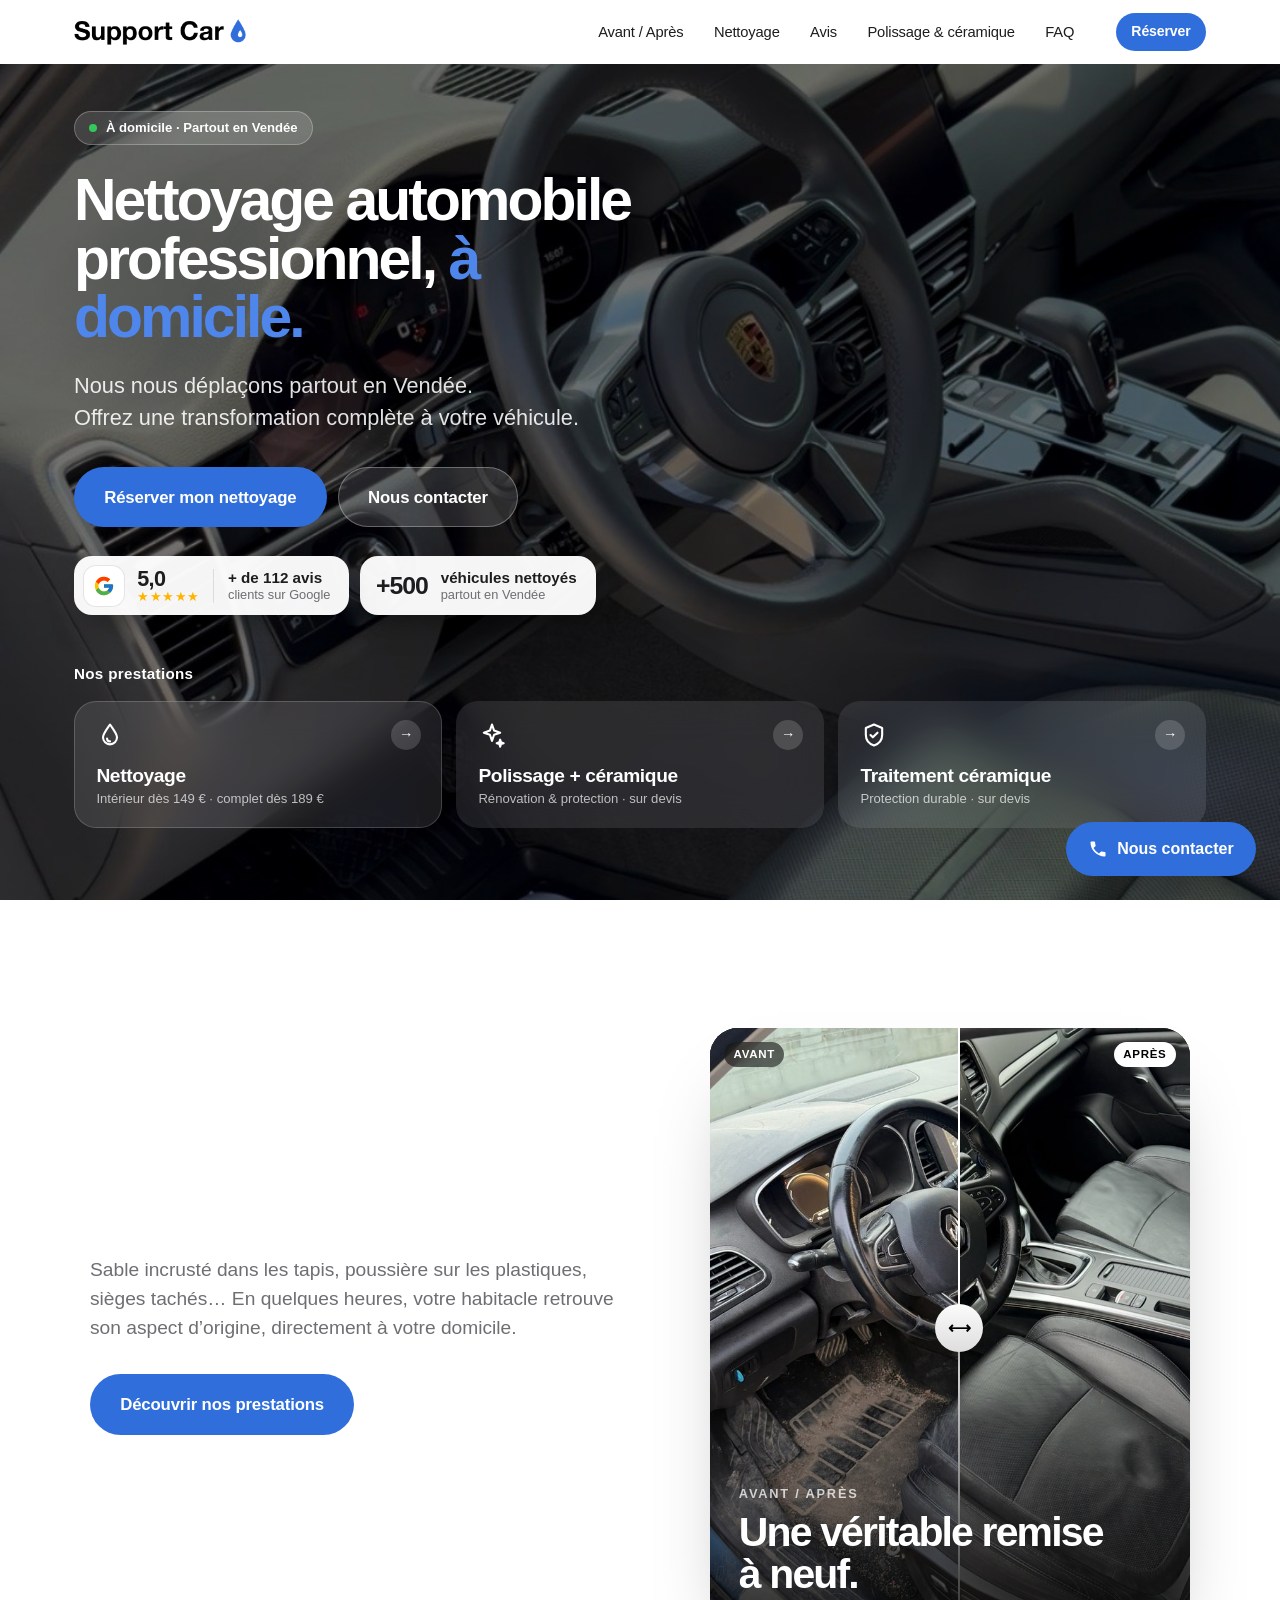
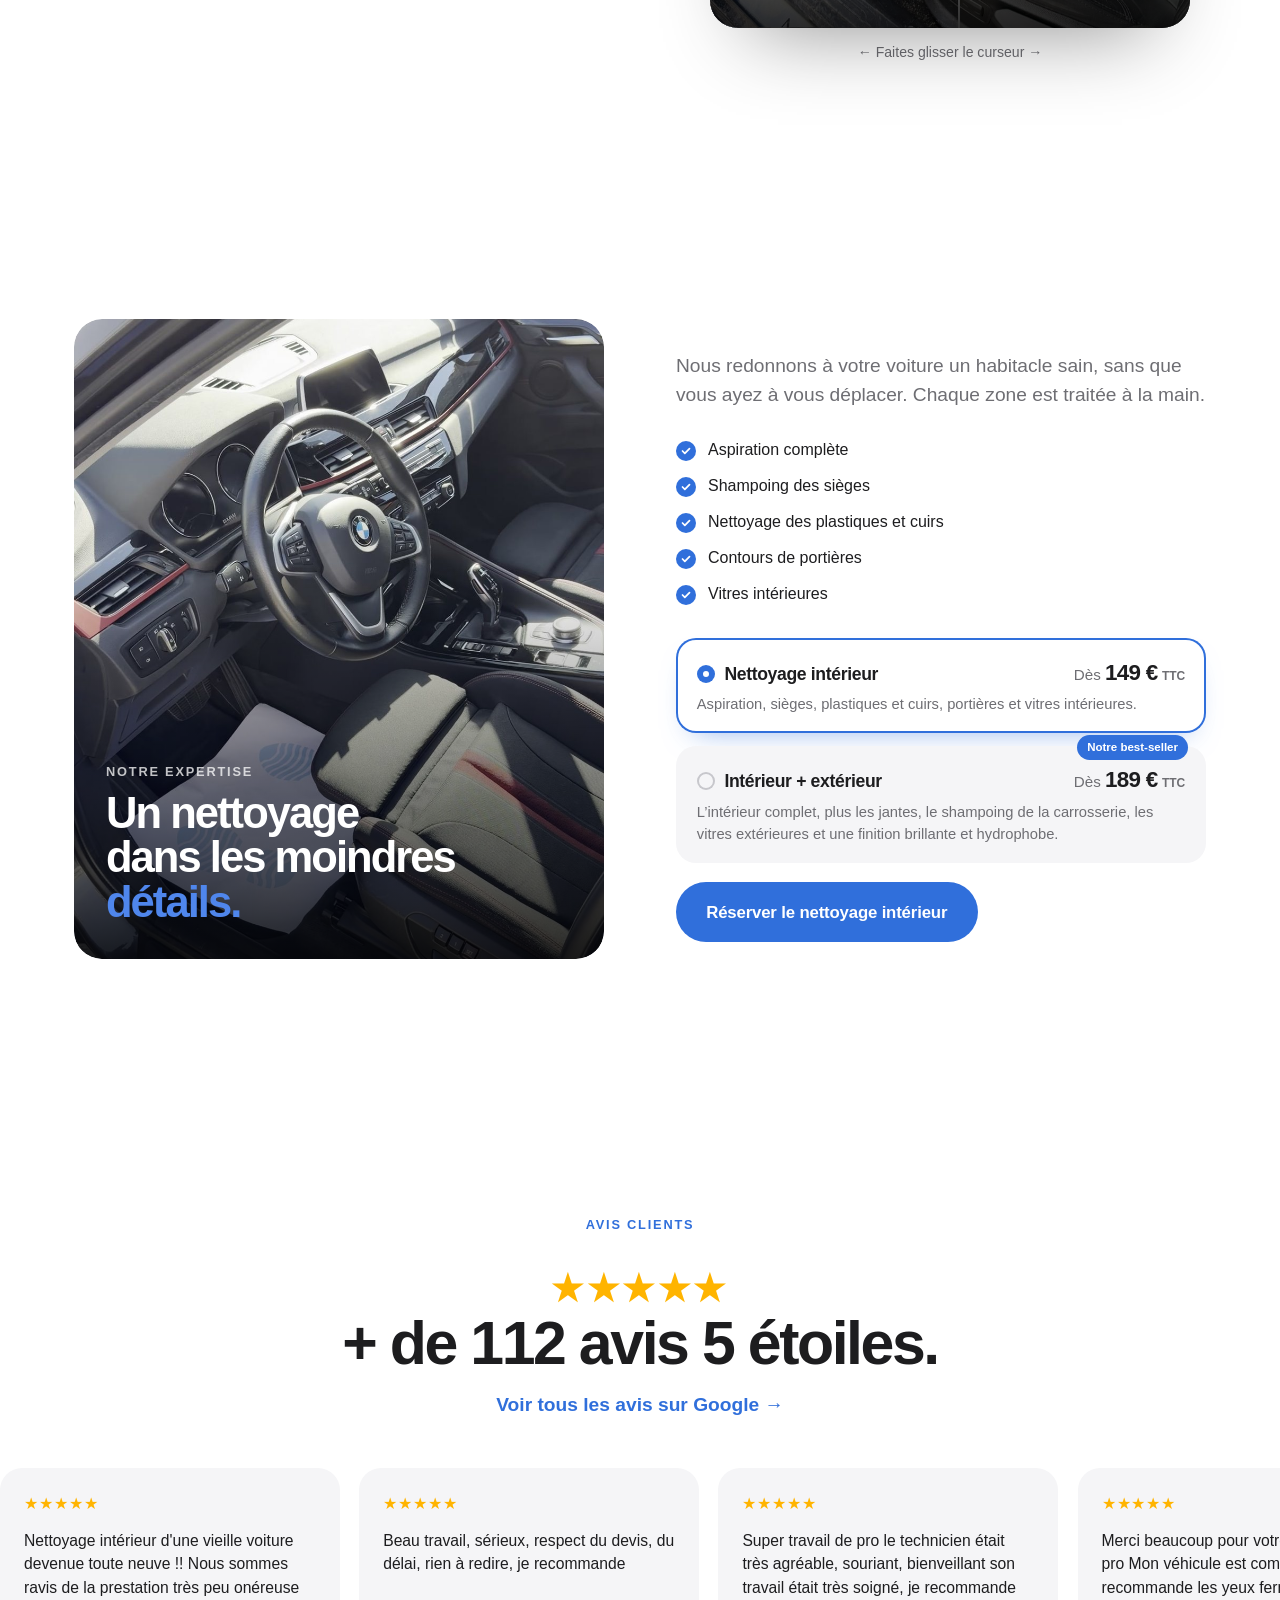
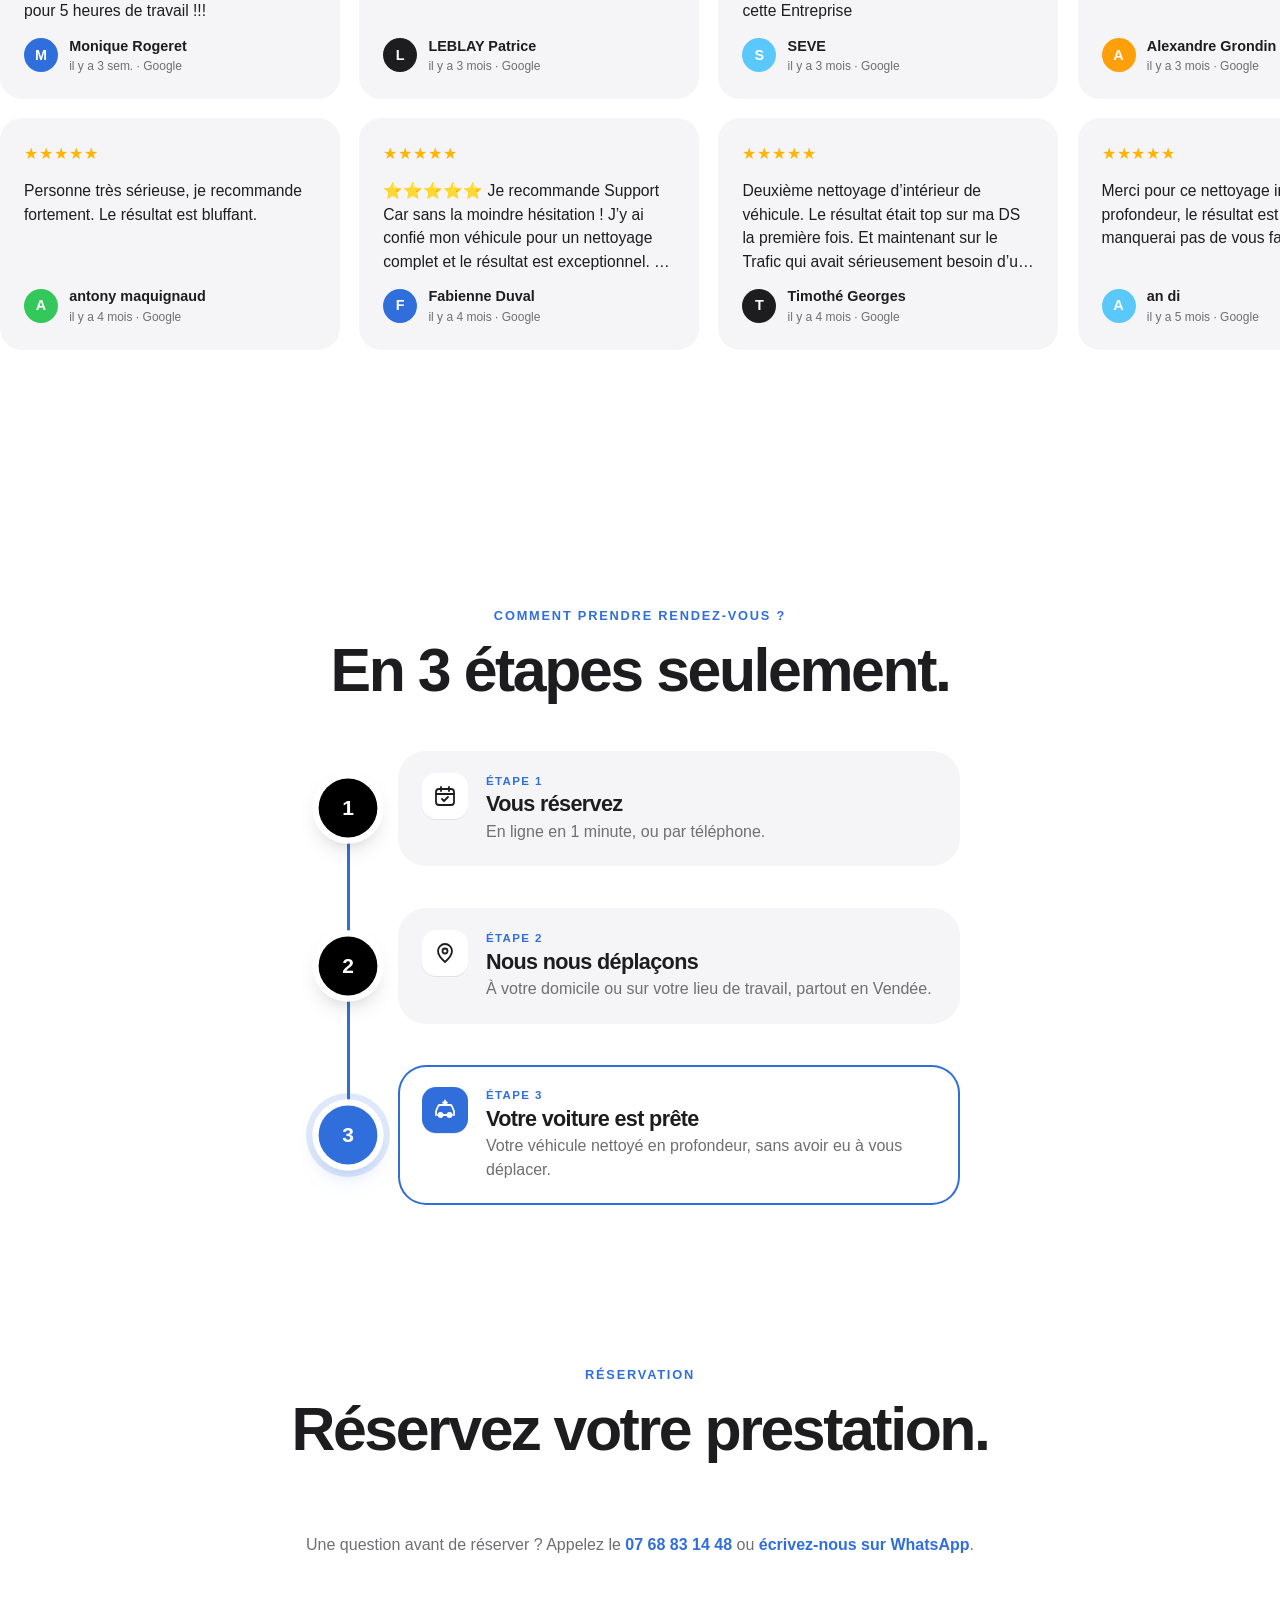
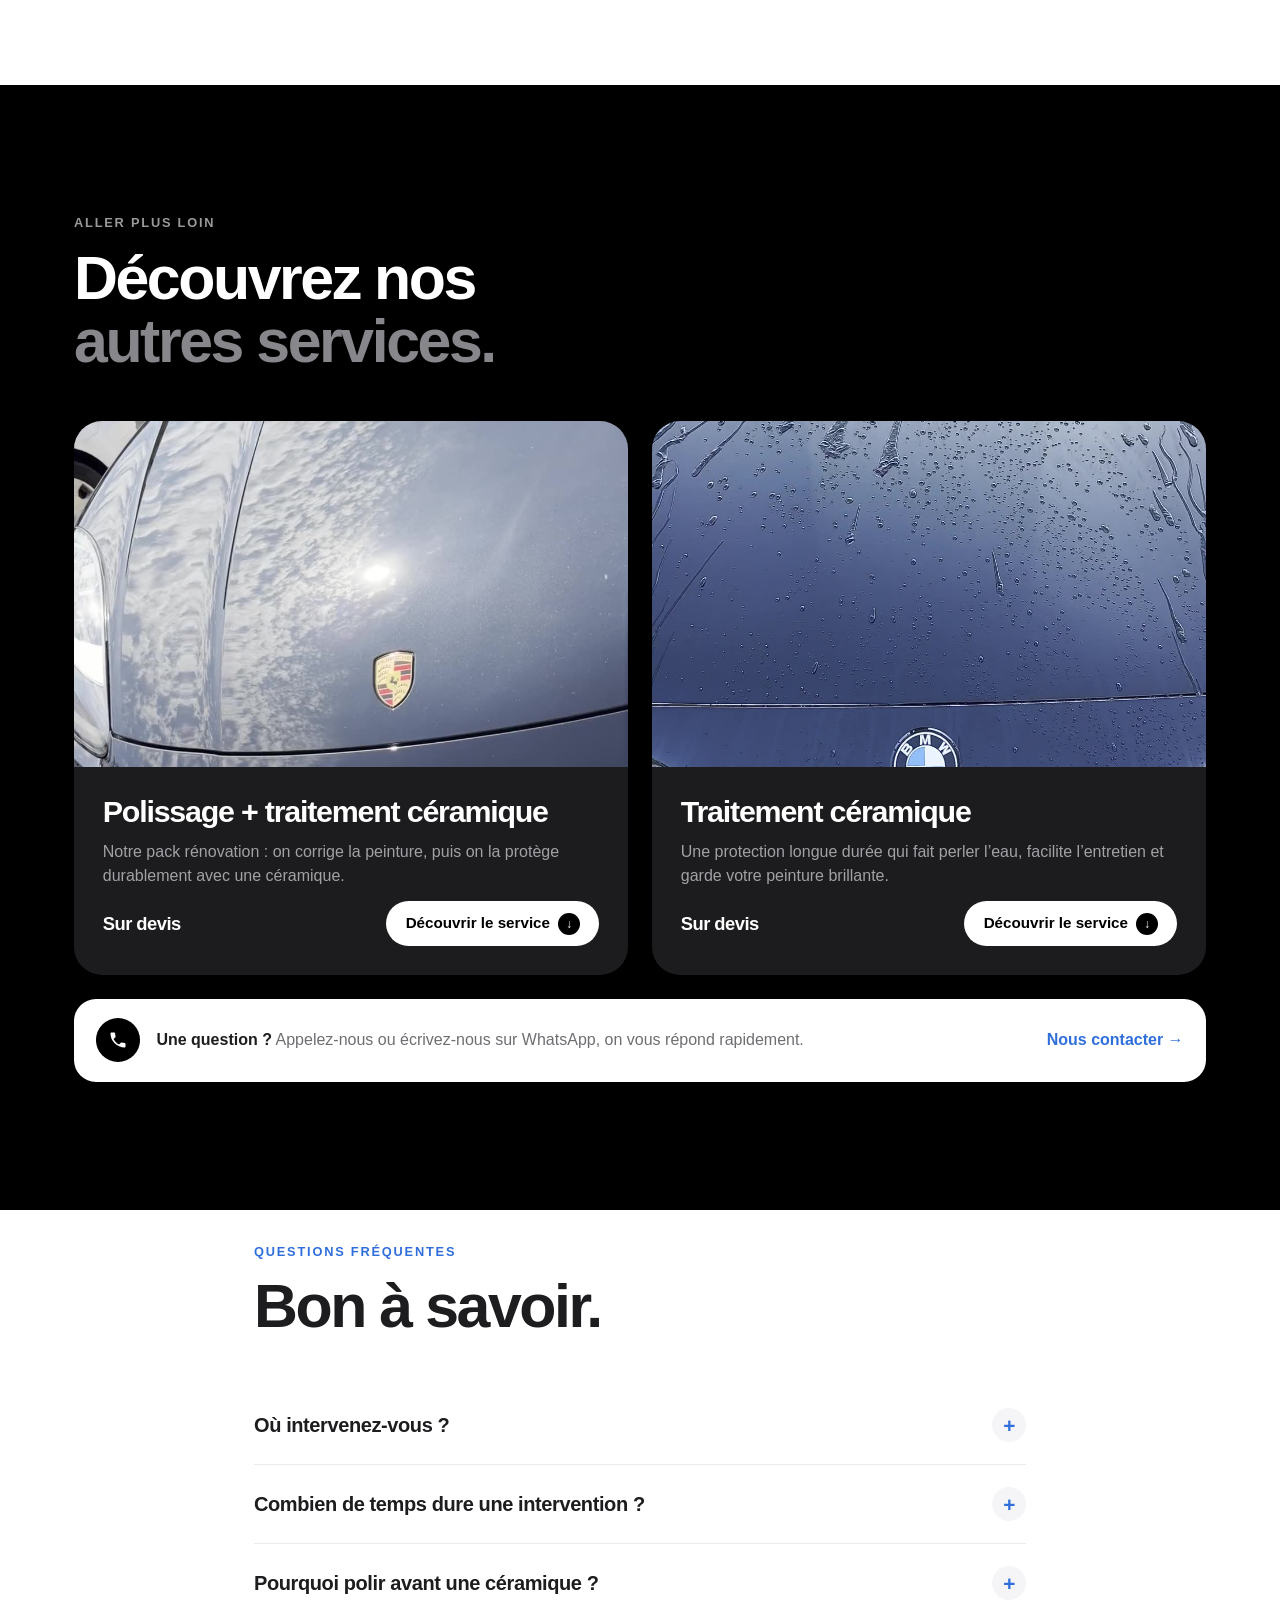
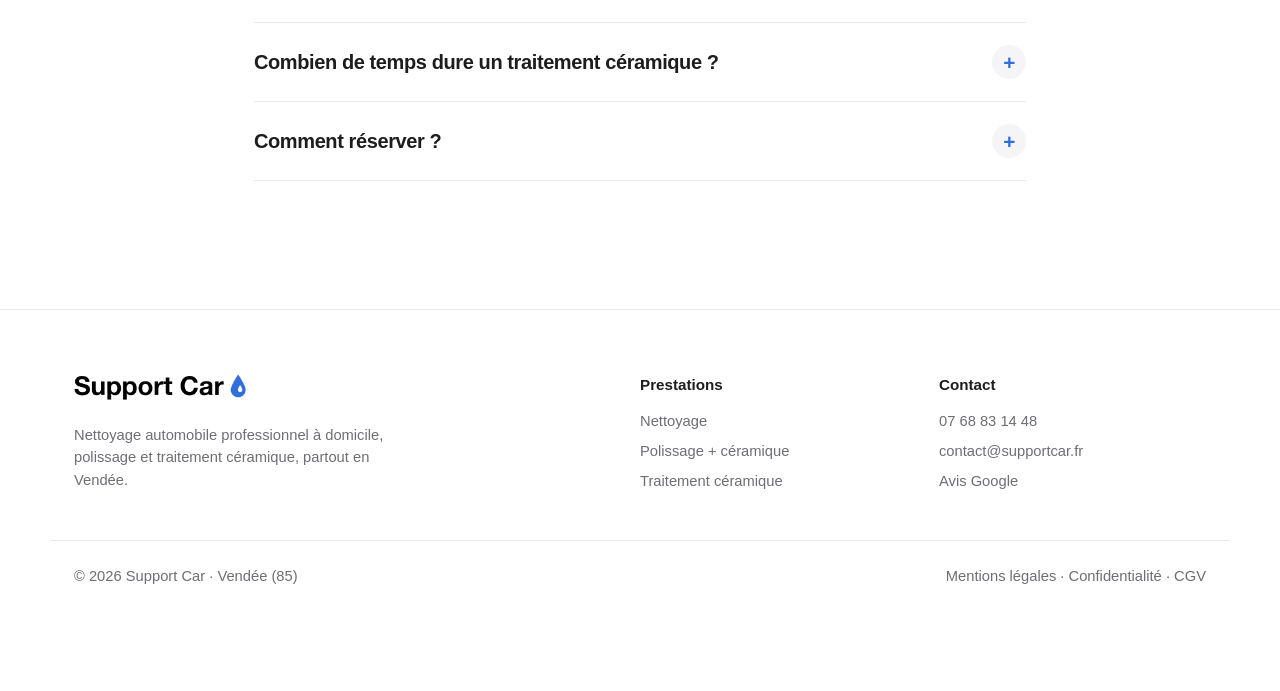
==== index.html @ 811a2fec "Avant/après : titre intégré à l'image, comme le bloc nettoyage Co-Authored-By: Claude Opus 5.5 <nore" ====
<!doctype html>
<html lang="fr">
<head>
<meta charset="utf-8">
<meta name="viewport" content="width=device-width, initial-scale=1, viewport-fit=cover">
<title>Support Car — Nettoyage automobile à domicile en Vendée · Polissage &amp; céramique</title>
<meta name="description" content="Nettoyage automobile professionnel à domicile, partout en Vendée, et services d’esthétique automobile : polissage et traitement céramique. Plus de 500 véhicules nettoyés, plus de 112 avis 5 étoiles sur Google. Dès 149 € TTC.">
<meta name="theme-color" content="#ffffff">
<link rel="canonical" href="https://supportcar.fr/">
<meta property="og:type" content="website">
<meta property="og:title" content="Support Car — Nettoyage automobile à domicile en Vendée">
<meta property="og:description" content="Nous nous déplaçons partout en Vendée. Offrez une transformation complète à votre véhicule. + de 112 avis 5 étoiles.">
<meta property="og:image" content="https://supportcar.fr/assets/og-image.jpg">
<meta property="og:url" content="https://supportcar.fr/">
<link rel="icon" href="assets/favicon.svg" type="image/svg+xml">
<link rel="preload" href="assets/fonts/inter-latin.woff2" as="font" type="font/woff2" crossorigin>
<link rel="stylesheet" href="style.css?v=68bde259ae">
<script type="application/ld+json">
{"@context":"https://schema.org","@type":"AutoWash","name":"Support Car","description":"Nettoyage automobile professionnel à domicile, polissage et traitement céramique en Vendée.","url":"https://supportcar.fr/","telephone":"+33768831448","email":"contact@supportcar.fr","image":"https://supportcar.fr/assets/og-image.jpg","areaServed":{"@type":"AdministrativeArea","name":"Vendée"},"priceRange":"€€","address":{"@type":"PostalAddress","addressRegion":"Vendée","addressCountry":"FR"}}
</script>
</head>
<body>

<!-- ================= BANNIÈRE ================= -->
<header class="nav" id="nav">
  <a href="#top" class="logo" aria-label="Support Car, accueil"><img src="assets/logo-noir.png" alt="Support Car" width="1104" height="167"></a>
  <nav class="nav__links" id="navLinks" aria-label="Sections">
    <a href="#resultats">Avant / Après</a>
    <a href="#nettoyage">Nettoyage</a>
    <a href="#avis">Avis</a>
    <a href="#prestations">Polissage &amp; céramique</a>
    <a href="#faq">FAQ</a>
  </nav>
  <div class="nav__actions">
    <a href="#reservation" class="btn btn--blue btn--sm" data-book>Réserver</a>
    <button class="nav__burger" id="navBurger" aria-label="Ouvrir le menu" aria-expanded="false" aria-controls="navLinks"><span></span><span></span></button>
  </div>
</header>

<main id="top">

<!-- ================= ACCUEIL ================= -->
<section class="hero">
  <div class="wrap hero__grid">
    <div class="hero__text">
      <p class="pill"><span class="live"></span>À domicile · Partout en Vendée</p>
      <h1>Nettoyage automobile professionnel, <span class="blue">à domicile.</span></h1>
      <p class="hero__lead">Nous nous déplaçons partout en Vendée.<br>Offrez une transformation complète à votre véhicule.</p>
      <div class="hero__cta">
        <a href="#reservation" class="btn btn--blue btn--lg" data-book>Réserver mon nettoyage</a>
        <button class="btn btn--light btn--lg" data-contact>Nous contacter</button>
      </div>
      <div class="proofs">
        <a href="#avis" class="gbadge" aria-label="Note Google 5 sur 5, plus de 112 avis">
          <span class="gbadge__g"><svg viewBox="0 0 48 48" width="22" height="22" aria-hidden="true"><path fill="#FFC107" d="M43.6 20.5H42V20H24v8h11.3C33.7 32.7 29.2 36 24 36c-6.6 0-12-5.4-12-12s5.4-12 12-12c3.1 0 5.8 1.2 7.9 3.1l5.7-5.7C34 6.1 29.3 4 24 4 12.9 4 4 12.9 4 24s8.9 20 20 20 20-8.9 20-20c0-1.3-.1-2.4-.4-3.5z"/><path fill="#FF3D00" d="m6.3 14.7 6.6 4.8C14.7 15.1 19 12 24 12c3.1 0 5.8 1.2 7.9 3.1l5.7-5.7C34 6.1 29.3 4 24 4 16.3 4 9.7 8.3 6.3 14.7z"/><path fill="#4CAF50" d="M24 44c5.2 0 9.9-2 13.4-5.2l-6.2-5.2c-2 1.5-4.5 2.4-7.2 2.4-5.2 0-9.6-3.3-11.3-8l-6.5 5C9.5 39.6 16.2 44 24 44z"/><path fill="#1976D2" d="M43.6 20.5H42V20H24v8h11.3c-.8 2.2-2.2 4.2-4.1 5.6l6.2 5.2C37 39.2 44 34 44 24c0-1.3-.1-2.4-.4-3.5z"/></svg></span>
          <span class="gbadge__score"><b>5,0</b><span class="stars">★★★★★</span></span>
          <span class="gbadge__sep"></span>
          <span class="gbadge__count"><b>+ de 112 avis</b><small>clients sur Google</small></span>
        </a>
        <div class="statb" aria-label="Plus de 500 véhicules nettoyés">
          <span class="statb__num">+<span class="countup" data-to="500">500</span></span>
          <span class="statb__txt"><b>véhicules nettoyés</b><small>partout en Vendée</small></span>
        </div>
      </div>
    </div>
    <div class="hero__media">
      <img src="assets/accueil-porsche.jpg" alt="Intérieur de Porsche après un nettoyage Support Car" width="1154" height="2000" fetchpriority="high">
    </div>
  </div>
  <div class="wrap hero__services hero__services--a v vA">
  <p class="hs-label">Nos prestations</p>
  <div class="hs-row">
    <a class="hs" href="#nettoyage" aria-label="Voir le nettoyage"><span class="hs__ico"><svg viewBox="0 0 24 24" fill="none" stroke="currentColor" stroke-width="1.8" stroke-linecap="round" stroke-linejoin="round"><path d="M12 3c-3 4.5-6 8-6 11a6 6 0 0 0 12 0c0-3-3-6.5-6-11Z"/><path d="M9.5 15a2.5 2.5 0 0 0 2.5 2.5"/></svg></span><span class="hs__txt"><b>Nettoyage</b><small>Intérieur dès 149 € · complet dès 189 €</small></span><span class="hs__go" aria-hidden="true">→</span></a>
    <a class="hs" href="#svc-polissage" data-open="polissage-ceramique" aria-label="Voir le polissage + céramique"><span class="hs__ico"><svg viewBox="0 0 24 24" fill="none" stroke="currentColor" stroke-width="1.8" stroke-linecap="round" stroke-linejoin="round"><path d="M12 3l1.8 5.2L19 10l-5.2 1.8L12 17l-1.8-5.2L5 10l5.2-1.8Z"/><path d="M19 16l.7 2.3L22 19l-2.3.7L19 22l-.7-2.3L16 19l2.3-.7Z"/></svg></span><span class="hs__txt"><b>Polissage + céramique</b><small>Rénovation &amp; protection · sur devis</small></span><span class="hs__go" aria-hidden="true">→</span></a>
    <a class="hs" href="#svc-ceramique" data-open="ceramique" aria-label="Voir le traitement céramique"><span class="hs__ico"><svg viewBox="0 0 24 24" fill="none" stroke="currentColor" stroke-width="1.8" stroke-linecap="round" stroke-linejoin="round"><path d="M12 3 5 6v6c0 4.4 3 7.6 7 9 4-1.4 7-4.6 7-9V6Z"/><path d="m9 12 2 2 4-4"/></svg></span><span class="hs__txt"><b>Traitement céramique</b><small>Protection durable · sur devis</small></span><span class="hs__go" aria-hidden="true">→</span></a>
  </div>
  </div>
</section>

<!-- ================= AVANT / APRÈS ================= -->
<section class="results" id="resultats">
  <div class="wrap">
    <div class="res">
      <div class="res__media">
        <div class="ba rv" data-ba>
          <img class="ba__img" src="assets/apres-3.jpg" alt="Après" loading="lazy">
          <div class="ba__before"><img class="ba__img" src="assets/avant-3.jpg" alt="Avant" loading="lazy"></div>
          <span class="ba__tag">Avant</span><span class="ba__tag ba__tag--r">Après</span>
          <div class="ba__handle"><span>⟷</span></div>
          <div class="ba__shade" aria-hidden="true"></div>
          <div class="ba__title"><p class="eyebrow">Avant / Après</p><h2>Une véritable remise à&nbsp;neuf.</h2></div>
          <input type="range" min="0" max="100" value="50" class="ba__range" aria-label="Comparer avant et après">
        </div>
        <p class="res__hint">← Faites glisser le curseur →</p>
      </div>
      <div class="res__text rv">
        <p class="lead">Sable incrusté dans les tapis, poussière sur les plastiques, sièges tachés… En quelques heures, votre habitacle retrouve son aspect d’origine, directement à votre domicile.</p>
        <a href="#nettoyage" class="btn btn--blue btn--lg">Découvrir nos prestations</a>
      </div>
    </div>
  </div>
</section>

<!-- ================= NETTOYAGE (service principal) ================= -->
<section class="main-service" id="nettoyage">
  <div class="wrap ms__grid">
    <div class="ms__media rv">
      <div class="schema" id="schema">
        <img src="assets/interieur-x1.jpg" alt="Intérieur BMW à sièges tissu après nettoyage Support Car" loading="lazy" width="1000" height="1500">
        <div class="schema__title">
          <p class="eyebrow">Notre expertise</p>
          <h2>Un nettoyage<br>dans les moindres <span class="blue">détails.</span></h2>
        </div>
      </div>
    </div>
    <div class="ms__text">
      <p class="lead rv" data-pane="int">Nous redonnons à votre voiture un habitacle sain, sans que vous ayez à vous déplacer. Chaque zone est traitée à la main.</p>
      <p class="lead rv" data-pane="ext" hidden>La formule complète : un habitacle sain et une carrosserie éclatante, sans que vous ayez à vous déplacer. Chaque zone est traitée à la main.</p>
      <ul class="checks checks--hot rv" id="schemaList" data-pane="int">
        <li data-hot="1">Aspiration complète</li>
        <li data-hot="2">Shampoing des sièges</li>
        <li data-hot="3">Nettoyage des plastiques et cuirs</li>
        <li data-hot="4">Contours de portières</li>
        <li data-hot="5">Vitres intérieures</li>
      </ul>
      <ul class="checks checks--hot" data-pane="ext" hidden>
        <li class="incl">Tout le nettoyage intérieur inclus</li>
        <li data-hot="e1">Nettoyage des jantes</li>
        <li data-hot="e2">Shampoing de la carrosserie</li>
        <li data-hot="e3">Séchage avec finition brillante et hydrophobe</li>
        <li data-hot="e4">Vitres extérieures</li>
      </ul>
      <div class="offers rv" role="radiogroup" aria-label="Choisir une formule">
        <button type="button" class="offer is-on" role="radio" aria-checked="true" data-offer="int">
          <div class="offer__top"><b>Nettoyage intérieur</b><span class="price">Dès <b>149 €</b> <small>TTC</small></span></div>
          <p>Aspiration, sièges, plastiques et cuirs, portières et vitres intérieures.</p>
        </button>
        <button type="button" class="offer offer--full" role="radio" aria-checked="false" data-offer="ext">
          <span class="offer__tag">Notre best-seller</span>
          <div class="offer__top"><b>Intérieur + extérieur</b><span class="price">Dès <b>189 €</b> <small>TTC</small></span></div>
          <p>L’intérieur complet, plus les jantes, le shampoing de la carrosserie, les vitres extérieures et une finition brillante et hydrophobe.</p>
        </button>
        <a href="#reservation" class="btn btn--blue btn--lg offers__cta" data-book id="offerCta">Réserver le nettoyage intérieur</a>
      </div>
    </div>
  </div>
</section>

<!-- ================= AVIS ================= -->
<section class="reviews" id="avis">
  <div class="wrap">
    <header class="head head--center rv">
      <p class="eyebrow">Avis clients</p>
      <h2><span class="stars stars--h">★★★★★</span><br>+ de 112 avis 5 étoiles.</h2>
      <p class="lead"><a href="https://maps.app.goo.gl/cyR9oR5rDXhx6zer9" target="_blank" rel="noopener" class="link">Voir tous les avis sur Google →</a></p>
    </header>
  </div>
  <div class="wall" id="wall"><div class="wall__row" id="wall1"></div><div class="wall__row wall__row--rev" id="wall2"></div></div>
  <!-- Widget Trustindex (invisible) : alimente le mur d'avis en direct -->
  <div class="reviews__widget" aria-hidden="true">
    <script defer async src='https://cdn.trustindex.io/loader.js?a26781c850b78161209636843f2'></script>
  </div>
</section>

<!-- ================= 1-2-3 ================= -->
<section class="how">
  <div class="wrap">
    <header class="head head--center rv"><p class="eyebrow">Comment prendre rendez-vous ?</p><h2>En 3 étapes seulement.</h2></header>
    <ol class="tl" id="timeline">
      <li class="tl__track" aria-hidden="true"><span class="tl__fill"></span></li>
      <li class="tl__step" style="--i:0">
        <span class="tl__dot"><b>1</b></span>
        <div class="tl__card"><span class="tl__ico"><svg viewBox="0 0 24 24" fill="none" stroke="currentColor" stroke-width="1.8" stroke-linecap="round" stroke-linejoin="round"><rect x="3" y="5" width="18" height="16" rx="3"/><path d="M3 10h18M8 3v4M16 3v4"/><path d="m9 15 2 2 4-4"/></svg></span><div><small>Étape 1</small><h4>Vous réservez</h4><p>En ligne en 1 minute, ou par téléphone.</p></div></div>
      </li>
      <li class="tl__step" style="--i:1">
        <span class="tl__dot"><b>2</b></span>
        <div class="tl__card"><span class="tl__ico"><svg viewBox="0 0 24 24" fill="none" stroke="currentColor" stroke-width="1.8" stroke-linecap="round" stroke-linejoin="round"><path d="M12 21s-7-6.2-7-11a7 7 0 0 1 14 0c0 4.8-7 11-7 11Z"/><circle cx="12" cy="10" r="2.5"/></svg></span><div><small>Étape 2</small><h4>Nous nous déplaçons</h4><p>À votre domicile ou sur votre lieu de travail, partout en Vendée.</p></div></div>
      </li>
      <li class="tl__step" style="--i:2">
        <span class="tl__dot"><b>3</b></span>
        <div class="tl__card"><span class="tl__ico"><svg viewBox="0 0 24 24" fill="none" stroke="currentColor" stroke-width="1.8" stroke-linecap="round" stroke-linejoin="round"><path d="M5 17h14M3 17v-4l2.2-5A2 2 0 0 1 7 7h10a2 2 0 0 1 1.8 1l2.2 5v4"/><circle cx="7.5" cy="17" r="2"/><circle cx="16.5" cy="17" r="2"/><path d="M12 2.5 12.6 4l1.4.6-1.4.6L12 6.6l-.6-1.4-1.4-.6 1.4-.6Z" fill="currentColor"/></svg></span><div><small>Étape 3</small><h4>Votre voiture est prête</h4><p>Votre véhicule nettoyé en profondeur, sans avoir eu à vous déplacer.</p></div></div>
      </li>
    </ol>
  </div>
</section>

<!-- ================= RÉSERVATION ================= -->
<section class="booking" id="reservation">
  <div class="wrap">
    <header class="head head--center rv"><p class="eyebrow">Réservation</p><h2>Réservez votre prestation.</h2></header>
    <div class="booking__frame rv" id="bookingFrame">
      <!-- Module de réservation Klinter -->
      <div data-kltr-widget="booking"></div>
    </div>
    <p class="booking__help rv">Une question avant de réserver ? Appelez le <a href="tel:+33768831448" class="link">07 68 83 14 48</a> ou <a href="https://wa.me/33768831448" target="_blank" rel="noopener" class="link">écrivez-nous sur WhatsApp</a>.</p>
  </div>
</section>

<!-- ================= ALLER PLUS LOIN ================= -->
<section class="more" id="prestations">
  <div class="wrap">
    <header class="head rv">
      <p class="eyebrow">Aller plus loin</p>
      <h2>Découvrez nos<br><span class="muted">autres services.</span></h2>
    </header>
    <div class="more__grid">
      <article class="card card--svc rv" data-svc="polissage-ceramique" id="svc-polissage">
        <div class="card__media">
          <video muted loop playsinline preload="metadata" poster="assets/polissage-poster.jpg" aria-label="Capot de Porsche noir poli : les nuages s’y reflètent comme dans un miroir"><source src="assets/polissage.mp4" type="video/mp4"></video>
        </div>
        <div class="card__body">
          <h3>Polissage + traitement céramique</h3>
          <p>Notre pack rénovation : on corrige la peinture, puis on la protège durablement avec une céramique.</p>
          <div class="price-row"><span class="price"><b>Sur devis</b></span>
            <button type="button" class="link svc__toggle" aria-expanded="false">Découvrir le service <span class="svc__chev">↓</span></button></div>
          <div class="svc__more" hidden>
            <div class="bens">
            <div class="ben"><span class="ben__ico">🔍</span><div><b>Correction des défauts</b><small>Micro-rayures, hologrammes et voile de lavage effacés.</small></div></div>
            <div class="ben"><span class="ben__ico">✨</span><div><b>Brillance profonde</b><small>Une peinture ravivée, avec un effet miroir.</small></div></div>
            <div class="ben"><span class="ben__ico">🛡️</span><div><b>Protection longue durée</b><small>La céramique scelle le résultat du polissage.</small></div></div>
            <div class="ben"><span class="ben__ico">💧</span><div><b>Effet hydrophobe</b><small>L’eau perle et glisse, la saleté accroche moins.</small></div></div>
            <div class="ben"><span class="ben__ico">🧽</span><div><b>Entretien facilité</b><small>Des lavages plus rapides et plus simples.</small></div></div>
            </div>
            <button type="button" class="btn btn--blue svc__quote" data-quote="polissage-ceramique">Demander un devis</button>
          </div>
        </div>
      </article>
      <article class="card card--svc rv" data-svc="ceramique" id="svc-ceramique">
        <div class="card__media">
          <video muted loop playsinline preload="metadata" poster="assets/ceramique-poster.jpg"><source src="assets/ceramique.mp4" type="video/mp4"></video>
        </div>
        <div class="card__body">
          <h3>Traitement céramique</h3>
          <p>Une protection longue durée qui fait perler l’eau, facilite l’entretien et garde votre peinture brillante.</p>
          <div class="price-row"><span class="price"><b>Sur devis</b></span>
            <button type="button" class="link svc__toggle" aria-expanded="false">Découvrir le service <span class="svc__chev">↓</span></button></div>
          <div class="svc__more" hidden>
            <div class="bens">
            <div class="ben"><span class="ben__ico">💧</span><div><b>Effet déperlant</b><small>L’eau perle et emporte la saleté avec elle.</small></div></div>
            <div class="ben"><span class="ben__ico">☀️</span><div><b>Protection UV et contaminants</b><small>Contre le soleil, les fientes, la sève et le sel de route.</small></div></div>
            <div class="ben"><span class="ben__ico">✨</span><div><b>Brillance durable</b><small>Un éclat qui tient dans le temps.</small></div></div>
            <div class="ben"><span class="ben__ico">🧽</span><div><b>Entretien facilité</b><small>Moins d’adhérence de la saleté, lavages plus rapides.</small></div></div>
            <div class="ben"><span class="ben__ico">📈</span><div><b>Valeur préservée</b><small>Un véhicule mieux présenté à la revente.</small></div></div>
            </div>
            <button type="button" class="btn btn--blue svc__quote" data-quote="ceramique">Demander un devis</button>
          </div>
        </div>
      </article>
    </div>
    <button class="helper rv" data-contact>
      <span class="helper__ico"><svg viewBox="0 0 24 24" aria-hidden="true"><path d="M6.6 10.8a15 15 0 0 0 6.6 6.6l2.2-2.2c.3-.3.7-.4 1-.2 1.1.4 2.3.6 3.6.6.6 0 1 .4 1 1V20c0 .6-.4 1-1 1A17 17 0 0 1 3 4c0-.6.4-1 1-1h3.5c.6 0 1 .4 1 1 0 1.3.2 2.5.6 3.6.1.3 0 .7-.2 1Z" fill="currentColor"/></svg></span>
      <span><b>Une question ?</b> Appelez-nous ou écrivez-nous sur WhatsApp, on vous répond rapidement.</span>
      <span class="helper__go">Nous contacter →</span>
    </button>
  </div>
</section>

<!-- ================= FAQ ================= -->
<section class="faq" id="faq">
  <div class="wrap wrap--narrow">
    <header class="head rv"><p class="eyebrow">Questions fréquentes</p><h2>Bon à savoir.</h2></header>
    <details class="rv"><summary>Où intervenez-vous ?</summary><p>Toutes nos prestations sont réalisées à domicile, partout en Vendée (85) : chez vous, au travail ou là où se trouve votre véhicule.</p></details>
    <details class="rv"><summary>Combien de temps dure une intervention ?</summary><p>De quelques heures pour un nettoyage à une ou plusieurs journées pour un polissage suivi d’un traitement céramique. La durée exacte vous est indiquée à la réservation.</p></details>
    <details class="rv"><summary>Pourquoi polir avant une céramique ?</summary><p>La céramique protège mais ne corrige pas : elle fige l’état de la peinture. Un polissage préalable supprime rayures et hologrammes pour que la protection scelle une carrosserie parfaite.</p></details>
    <details class="rv"><summary>Combien de temps dure un traitement céramique ?</summary><p>Plusieurs années selon le produit choisi et l’entretien. Nous vous remettons nos conseils pour en profiter au maximum.</p></details>
    <details class="rv"><summary>Comment réserver ?</summary><p>En ligne via le module de réservation, par téléphone au 07 68 83 14 48 ou sur WhatsApp.</p></details>
  </div>
</section>

</main>

<footer class="footer">
  <div class="wrap footer__grid">
    <div>
      <a href="#top" class="logo"><img src="assets/logo-noir.png" alt="Support Car" width="1104" height="167" loading="lazy"></a>
      <p>Nettoyage automobile professionnel à domicile, polissage et traitement céramique, partout en Vendée.</p>
    </div>
    <div><h5>Prestations</h5><a href="#nettoyage">Nettoyage</a><a href="#prestations">Polissage + céramique</a><a href="#prestations">Traitement céramique</a></div>
    <div><h5>Contact</h5><a href="tel:+33768831448">07 68 83 14 48</a><a href="mailto:contact@supportcar.fr">contact@supportcar.fr</a><a href="https://maps.app.goo.gl/cyR9oR5rDXhx6zer9" target="_blank" rel="noopener">Avis Google</a></div>
  </div>
  <div class="wrap footer__bottom"><span>© <span id="year"></span> Support Car · Vendée (85)</span><span class="footer__legal"><a href="mentions-legales.html">Mentions légales</a> · <a href="confidentialite.html">Confidentialité</a> · <a href="cgv.html">CGV</a></span></div>
</footer>

<!-- ================= FORMULAIRE DE DEVIS (structure à compléter) ================= -->
<div class="quote" id="quote" role="dialog" aria-modal="true" aria-labelledby="quoteTitle" hidden>
  <div class="quote__backdrop" data-qclose></div>
  <form class="quote__box" id="quoteForm" novalidate>
    <header class="quote__head">
      <div><p class="eyebrow">Demande de devis</p><h3 id="quoteTitle">Votre devis gratuit et sans engagement</h3></div>
      <button type="button" class="chat__close" data-qclose aria-label="Fermer">✕</button>
    </header>
    <div class="quote__bar"><span id="quoteBar"></span></div>
    <p class="quote__step-lbl" id="quoteStepLbl"></p>

    <!-- Étape 1 : prestation -->
    <fieldset class="qstep" data-step="1">
      <legend>Quelle prestation vous intéresse ?</legend>
      <label class="qopt"><input type="radio" name="prestation" value="Polissage + traitement céramique" required><span>Polissage + traitement céramique</span></label>
      <label class="qopt"><input type="radio" name="prestation" value="Traitement céramique"><span>Traitement céramique</span></label>
      <label class="qopt"><input type="radio" name="prestation" value="Je ne sais pas encore"><span>Je ne sais pas encore, j’ai besoin d’un conseil</span></label>
    </fieldset>

    <!-- Étape 2 : véhicule -->
    <fieldset class="qstep" data-step="2" hidden>
      <legend>Votre véhicule</legend>
      <div class="qgrid">
        <label class="qfield"><span>Marque</span><input name="marque" required placeholder="Ex. BMW"></label>
        <label class="qfield"><span>Modèle</span><input name="modele" required placeholder="Ex. X1"></label>
        <label class="qfield"><span>Année</span><input name="annee" inputmode="numeric" placeholder="Ex. 2019"></label>
        <label class="qfield"><span>Couleur</span><input name="couleur" placeholder="Ex. Noir métallisé"></label>
      </div>
      <p class="qsub">Gabarit</p>
      <div class="qchips">
        <label class="qchip"><input type="radio" name="gabarit" value="Citadine" required><span>Citadine</span></label>
        <label class="qchip"><input type="radio" name="gabarit" value="Berline / Break"><span>Berline / Break</span></label>
        <label class="qchip"><input type="radio" name="gabarit" value="SUV / 4x4"><span>SUV / 4x4</span></label>
        <label class="qchip"><input type="radio" name="gabarit" value="Utilitaire / 7 places"><span>Utilitaire / 7 places</span></label>
      </div>
    </fieldset>

    <!-- Étape 3 : état de la peinture -->
    <fieldset class="qstep" data-step="3" hidden>
      <legend>État de la peinture</legend>
      <p class="qsub">Que remarquez-vous ? <small>(plusieurs choix possibles)</small></p>
      <div class="qchips">
        <label class="qchip"><input type="checkbox" name="defauts" value="Micro-rayures"><span>Micro-rayures</span></label>
        <label class="qchip"><input type="checkbox" name="defauts" value="Rayures marquées"><span>Rayures marquées</span></label>
        <label class="qchip"><input type="checkbox" name="defauts" value="Hologrammes"><span>Hologrammes</span></label>
        <label class="qchip"><input type="checkbox" name="defauts" value="Peinture terne"><span>Peinture terne</span></label>
        <label class="qchip"><input type="checkbox" name="defauts" value="Traces / taches"><span>Traces / taches</span></label>
        <label class="qchip"><input type="checkbox" name="defauts" value="Aucun défaut visible"><span>Aucun défaut visible</span></label>
      </div>
      <p class="qsub">Le véhicule a-t-il déjà reçu une protection (cire, céramique) ?</p>
      <div class="qchips">
        <label class="qchip"><input type="radio" name="protection" value="Oui"><span>Oui</span></label>
        <label class="qchip"><input type="radio" name="protection" value="Non"><span>Non</span></label>
        <label class="qchip"><input type="radio" name="protection" value="Je ne sais pas"><span>Je ne sais pas</span></label>
      </div>
      <p class="qsub">Photos de votre véhicule <small>(recommandé, jusqu’à 6)</small></p>
      <label class="qdrop" id="qDrop">
        <input type="file" id="qFiles" accept="image/*" multiple hidden>
        <span class="qdrop__ico">📸</span>
        <span><b>Ajoutez vos photos</b><small>Glissez-les ici ou touchez pour choisir</small></span>
      </label>
      <div class="qthumbs" id="qThumbs"></div>
    </fieldset>

    <!-- Étape 4 : coordonnées -->
    <fieldset class="qstep" data-step="4" hidden>
      <legend>Vos coordonnées</legend>
      <div class="qgrid">
        <label class="qfield"><span>Prénom et nom</span><input name="nom" required autocomplete="name"></label>
        <label class="qfield"><span>Téléphone</span><input name="tel" type="tel" required autocomplete="tel"></label>
        <label class="qfield"><span>E-mail</span><input name="email" type="email" autocomplete="email"></label>
        <label class="qfield"><span>Ville</span><input name="ville" required placeholder="Ex. La Roche-sur-Yon"></label>
      </div>
      <label class="qfield"><span>Précisions <small>(facultatif)</small></span><textarea name="message" rows="3" placeholder="Disponibilités, questions…"></textarea></label>
    </fieldset>

    <!-- Étape 5 : récapitulatif + envoi -->
    <div class="qstep" data-step="5" hidden>
      <div class="qdone">✓</div>
      <h4>Votre demande est prête</h4>
      <p class="qsub">Vérifiez votre demande puis envoyez-la : <b>un expert Support Car vous recontacte sous 24 à 48 heures</b> avec votre devis.</p>
      <pre class="qrecap" id="quoteRecap"></pre>
      <p class="qphotos" id="qPhotosInfo" hidden></p>
      <div class="qsend">
        <button type="button" class="btn btn--blue btn--lg qsend__mail" id="quoteSend">Envoyer ma demande</button>
      </div>
      <p class="qhelp" id="quoteSending" hidden>Envoi en cours, merci de patienter…</p>
      <p class="qhelp">En envoyant ce formulaire, vous acceptez que vos informations soient utilisées uniquement pour vous établir un devis et vous recontacter. Elles sont conservées 3 ans au plus. <a href="confidentialite.html" class="link" target="_blank">En savoir plus et exercer vos droits</a>.</p>
      <p class="qhelp">Votre demande et vos photos nous arrivent directement par e-mail. Un souci ? Écrivez-nous à <a href="mailto:contact@supportcar.fr" class="link">contact@supportcar.fr</a>.</p>
    </div>

    <footer class="quote__foot">
      <button type="button" class="btn btn--light" id="quotePrev">Retour</button>
      <button type="button" class="btn btn--blue" id="quoteNext">Continuer</button>
    </footer>
  </form>
</div>

<div class="toast" id="toast" role="status" hidden><b>✓ Demande envoyée</b><span>Merci ! Un expert Support Car vous recontacte sous 24 à 48 heures avec votre devis.</span><button type="button" aria-label="Fermer">✕</button></div>

<!-- ================= NOUS CONTACTER (bouton flottant) ================= -->
<div class="contact" id="contact">
  <div class="contact__panel" id="contactPanel" role="dialog" aria-label="Nous contacter">
    <p class="contact__title"><b>Nous contacter</b><small>On vous répond rapidement</small></p>
    <a href="tel:+33768831448" class="contact__opt"><span style="background:#34C759"><svg viewBox="0 0 24 24" aria-hidden="true"><path d="M6.6 10.8a15 15 0 0 0 6.6 6.6l2.2-2.2c.3-.3.7-.4 1-.2 1.1.4 2.3.6 3.6.6.6 0 1 .4 1 1V20c0 .6-.4 1-1 1A17 17 0 0 1 3 4c0-.6.4-1 1-1h3.5c.6 0 1 .4 1 1 0 1.3.2 2.5.6 3.6.1.3 0 .7-.2 1Z" fill="currentColor"/></svg></span><div><b>Appeler</b><small>07 68 83 14 48</small></div></a>
    <a href="https://wa.me/33768831448" target="_blank" rel="noopener" class="contact__opt"><span style="background:#25D366">💬</span><div><b>WhatsApp</b><small>Envoyez une photo de votre véhicule</small></div></a>
    <a href="mailto:contact@supportcar.fr" class="contact__opt"><span style="background:#1d1d1f">✉️</span><div><b>E-mail</b><small>contact@supportcar.fr</small></div></a>
  </div>
  <button class="contact-fab" id="contactFab" data-contact aria-expanded="false" aria-controls="contactPanel"><svg viewBox="0 0 24 24" aria-hidden="true"><path d="M6.6 10.8a15 15 0 0 0 6.6 6.6l2.2-2.2c.3-.3.7-.4 1-.2 1.1.4 2.3.6 3.6.6.6 0 1 .4 1 1V20c0 .6-.4 1-1 1A17 17 0 0 1 3 4c0-.6.4-1 1-1h3.5c.6 0 1 .4 1 1 0 1.3.2 2.5.6 3.6.1.3 0 .7-.2 1Z" fill="currentColor"/></svg><span>Nous contacter</span></button>
</div>

<!-- Klinter : module de réservation (une seule fois par page) -->
<script src="https://klinter.app/embed/v1.js" data-key="pub_ZqE1IOR21eBC3MUA-mBkJ5mO" async></script>
<script src="reviews-backup.js?v=bab5b76415"></script>
<script src="app.js?v=59c59af6fd"></script>
</body>
</html>
---- style.css ----
/* Police Inter hébergée sur le site (aucun appel à Google Fonts — RGPD) */
@font-face{font-family:'Inter';font-style:normal;font-weight:400 800;font-display:swap;src:url(assets/fonts/inter-latin-ext.woff2) format('woff2');unicode-range:U+0100-02BA, U+02BD-02C5, U+02C7-02CC, U+02CE-02D7, U+02DD-02FF, U+0304, U+0308, U+0329, U+1D00-1DBF, U+1E00-1E9F, U+1EF2-1EFF, U+2020, U+20A0-20AB, U+20AD-20C4, U+2113, U+2C60-2C7F, U+A720-A7FF}
@font-face{font-family:'Inter';font-style:normal;font-weight:400 800;font-display:swap;src:url(assets/fonts/inter-latin.woff2) format('woff2');unicode-range:U+0000-00FF, U+0131, U+0152-0153, U+02BB-02BC, U+02C6, U+02DA, U+02DC, U+0304, U+0308, U+0329, U+2000-206F, U+20AC, U+2122, U+2191, U+2193, U+2212, U+2215, U+FEFF, U+FFFD}
/* ============ SUPPORT CAR · V4 ============ */
:root{
  --blue:#306FDB;--blue-d:#2560c7;--ink:#1d1d1f;--grey:#6e6e73;--light:#f5f5f7;--line:rgba(0,0,0,.08);
  --font:"Helvetica Neue","HelveticaNeue",Helvetica,"Inter",Arial,sans-serif;
  --ease:cubic-bezier(.2,.7,.1,1);--max:1180px;--r:28px;
}
*{box-sizing:border-box;margin:0;padding:0}
html{scroll-behavior:smooth;-webkit-text-size-adjust:100%;scroll-padding-top:80px}
body{font-family:var(--font);color:var(--ink);background:#fff;-webkit-font-smoothing:antialiased;line-height:1.5;overflow-x:hidden}
img,video{display:block;max-width:100%}
a{color:inherit;text-decoration:none}
button{font:inherit;color:inherit;background:none;border:0;cursor:pointer}
h1,h2,h3,h4{font-weight:700;letter-spacing:-.04em;line-height:1.04}
.wrap{max-width:var(--max);margin:0 auto;padding:0 1.5rem}
.wrap--narrow{max-width:820px}
.blue{color:var(--blue)}
.muted{color:var(--grey)}
.center{text-align:center;margin-top:3rem}
.stars{color:#FFB400;letter-spacing:.06em}
::selection{background:var(--blue);color:#fff}
.live{display:inline-block;width:8px;height:8px;border-radius:50%;background:#34C759;box-shadow:0 0 0 0 rgba(52,199,89,.5);animation:live 2s infinite;flex:none}
@keyframes live{70%{box-shadow:0 0 0 7px rgba(52,199,89,0)}100%{box-shadow:0 0 0 0 rgba(52,199,89,0)}}

/* buttons */
.btn{display:inline-flex;align-items:center;justify-content:center;gap:.55em;padding:.95em 1.5em;border-radius:999px;font-weight:600;font-size:1rem;letter-spacing:-.01em;white-space:nowrap;transition:background .25s,box-shadow .25s,transform .25s var(--ease)}
.btn:hover{transform:translateY(-1px)}
.btn--blue{background:var(--blue);color:#fff}
.btn--blue:hover{background:var(--blue-d)}
.btn--light{background:var(--light);color:var(--ink)}
.btn--light:hover{background:#e8e8ed}
.btn--ghost{color:var(--ink);background:#fff;box-shadow:inset 0 0 0 1px rgba(0,0,0,.14)}
.btn--ghost:hover{box-shadow:inset 0 0 0 1px rgba(0,0,0,.3)}
.btn--white{background:#fff;color:#000}
.btn--glass{color:#fff;background:rgba(255,255,255,.14);backdrop-filter:blur(12px);-webkit-backdrop-filter:blur(12px);box-shadow:inset 0 0 0 1px rgba(255,255,255,.3)}
.btn--sm{padding:.6em 1.1em;font-size:.88rem}
.btn--lg{padding:1.05em 1.8em;font-size:1.05rem}
.link{color:var(--blue);font-weight:600}
.link:hover{text-decoration:underline}

/* logo + nav */
.logo{display:inline-flex;align-items:center;gap:.28em;font-weight:700;font-size:1.3rem;letter-spacing:-.03em;color:var(--ink)}
.logo svg{width:.68em;transform:translateY(-.08em)}
.nav{position:sticky;top:0;z-index:60;display:flex;align-items:center;gap:1rem;padding:.8rem max(1.5rem,calc((100vw - var(--max))/2 + 1.5rem));background:rgba(255,255,255,.8);backdrop-filter:saturate(180%) blur(20px);-webkit-backdrop-filter:saturate(180%) blur(20px);transition:box-shadow .3s}
.nav.scrolled{box-shadow:0 1px 0 var(--line)}
.nav__actions{margin-left:auto;display:flex;gap:.5rem;align-items:center}

.lbl-short{display:none}
/* eyebrow / heads */
.eyebrow{font-size:.8rem;font-weight:700;letter-spacing:.14em;text-transform:uppercase;color:var(--blue);margin-bottom:.9rem}
.head{margin-bottom:3rem}
.head--center{text-align:center}
h2{font-size:clamp(2.2rem,5vw,3.8rem)}
.lead{font-size:clamp(1.05rem,1.5vw,1.25rem);color:var(--grey);margin-top:1rem}

/* ============ HERO ============ */
.hero{position:relative;overflow:hidden;padding:2.5rem 0 4rem;background:#fff;min-height:calc(100vh - 64px);display:flex;align-items:center}
.hero>.wrap{width:100%}
.hero__grid{display:grid;grid-template-columns:1.1fr .9fr;gap:3.5rem;align-items:center}
.pill{display:inline-flex;align-items:center;gap:.55rem;font-size:.82rem;font-weight:600;padding:.45rem .95rem;border-radius:999px;background:#fff;box-shadow:0 1px 0 var(--line),0 6px 20px -10px rgba(0,0,0,.2);margin-bottom:1.6rem}
.hero h1{font-size:clamp(2.6rem,4.6vw,4.4rem);letter-spacing:-.05em;line-height:1}
.hero__lead{font-size:clamp(1.15rem,1.7vw,1.4rem);color:var(--grey);margin-top:1.4rem;max-width:520px}
.hero__cta{display:flex;gap:.7rem;flex-wrap:wrap;margin-top:2rem}
.hero__cta--center{justify-content:center}
.proof{display:inline-flex;align-items:center;gap:.6rem;margin-top:1.6rem;font-size:.95rem;color:var(--grey)}
.proof b{color:var(--ink)}
.hero__text{position:relative;z-index:2}
.hero__media{position:absolute;inset:0;z-index:1;pointer-events:none;background:#000}
.hero__media::after{content:"";position:absolute;inset:0;background:rgba(0,0,0,.5)}
.hero{color:#fff;background:#000}
.hero .pill{background:rgba(255,255,255,.14);color:#fff;box-shadow:inset 0 0 0 1px rgba(255,255,255,.25);backdrop-filter:blur(12px);-webkit-backdrop-filter:blur(12px)}
.hero .hero__lead{color:rgba(255,255,255,.88)}
.hero .proof{color:rgba(255,255,255,.85)}.hero .proof b{color:#fff}
.hero .btn--light{color:#fff;background:rgba(255,255,255,.14);backdrop-filter:blur(12px);-webkit-backdrop-filter:blur(12px);box-shadow:inset 0 0 0 1px rgba(255,255,255,.3)}
.hero .btn--light:hover{background:rgba(255,255,255,.24)}
.hero .blue{color:#4f86ec}
.hero__media img{width:100%;height:100%;object-fit:cover;object-position:50% 30%}
.float{position:absolute;display:flex;flex-direction:column;padding:.8rem 1.1rem;border-radius:18px;background:rgba(255,255,255,.88);backdrop-filter:blur(16px);-webkit-backdrop-filter:blur(16px);box-shadow:0 20px 40px -15px rgba(0,0,0,.35);animation:float 6s ease-in-out infinite}
.float b{font-size:1.2rem;letter-spacing:-.02em}
.float small{color:var(--grey);font-size:.8rem}
.float--a{left:-2rem;bottom:3rem}
.float--b{right:-1.5rem;top:2.5rem;animation-delay:-3s}
@keyframes float{50%{transform:translateY(-8px)}}
.hero__text>*{animation:up .9s var(--ease) both}
.hero__text>*:nth-child(2){animation-delay:.08s}.hero__text>*:nth-child(3){animation-delay:.16s}.hero__text>*:nth-child(4){animation-delay:.24s}.hero__text>*:nth-child(5){animation-delay:.32s}
.hero__media{animation:fadein 1.4s .1s var(--ease) both}
@keyframes fadein{from{opacity:0}to{opacity:1}}
@keyframes up{from{opacity:0;transform:translateY(24px)}to{opacity:1;transform:none}}

/* ============ USP ============ */
.usp{background:#fff;padding:0 0 2rem}
.usp__grid{display:grid;grid-template-columns:repeat(2,1fr);gap:1rem}
.usp__item{display:flex;gap:1rem;align-items:center;background:var(--light);border-radius:22px;padding:1.3rem 1.4rem}
.usp__item>span{width:48px;height:48px;border-radius:14px;background:#fff;display:grid;place-items:center;font-size:1.4rem;flex:none}
.usp__item b{display:block;letter-spacing:-.02em}
.usp__item small{color:var(--grey)}

/* ============ MAIN SERVICE ============ */
.main-service{padding:8rem 0}
.ms__grid{display:grid;grid-template-columns:1fr 1fr;gap:4.5rem;align-items:center}
.ms__media img{width:100%;height:auto;aspect-ratio:4/5;object-fit:cover;border-radius:var(--r)}
.checks{list-style:none;margin:1.8rem 0 2rem;display:grid;gap:.75rem}
.checks li{position:relative;padding-left:2rem;font-weight:500}
.checks li::before{content:"";position:absolute;left:0;top:.15em;width:1.25em;height:1.25em;border-radius:50%;background:var(--blue) url("data:image/svg+xml,%3Csvg xmlns='http://www.w3.org/2000/svg' viewBox='0 0 24 24'%3E%3Cpath d='m6 12 4 4 8-8' fill='none' stroke='white' stroke-width='3' stroke-linecap='round' stroke-linejoin='round'/%3E%3C/svg%3E") center/70% no-repeat}
.price-row{display:flex;align-items:center;justify-content:space-between;gap:1rem;flex-wrap:wrap}
.price{color:var(--grey);font-size:.95rem}
.price b{color:var(--ink);font-size:1.6rem;letter-spacing:-.03em}
.price small{font-size:.75rem;font-weight:600}

/* ============ MORE ============ */
.more{background:#000;color:#fff;padding:8rem 0}
.more .muted{color:#86868b}
.more .eyebrow{color:#fff;opacity:.6}
.more__grid{display:grid;grid-template-columns:1fr 1fr;gap:1.5rem}
.card{background:#1c1c1e;border-radius:var(--r);overflow:hidden;display:flex;flex-direction:column;transition:transform .4s var(--ease),box-shadow .4s}
.card:hover{transform:translateY(-4px);box-shadow:0 30px 60px -30px rgba(0,0,0,.25)}
.card__media{position:relative;aspect-ratio:16/10;overflow:hidden;background:#000}
.card__media video{width:100%;height:100%;object-fit:cover}
.card__media--polish{background:#000}
.mirror{position:absolute;inset:-40%;background:conic-gradient(from 0deg,#111,#3a3a3c,#d1d1d6,#1c1c1e,#8e8e93,#111);animation:spin 18s linear infinite;filter:blur(2px)}
.mirror::after{content:"";position:absolute;inset:0;background:repeating-radial-gradient(circle,transparent 0 12px,rgba(255,255,255,.06) 13px 14px)}
@keyframes spin{to{transform:rotate(360deg)}}
.card__big{position:absolute;left:1.6rem;bottom:1.4rem;font-size:clamp(2.4rem,4.5vw,3.6rem);font-weight:700;letter-spacing:-.05em;line-height:.95;color:#fff}
.tag{position:absolute;left:1rem;top:1rem;font-size:.82rem;font-weight:600;color:#fff;padding:.4em .85em;border-radius:999px;background:rgba(0,0,0,.45);backdrop-filter:blur(10px)}
.card__body{padding:1.8rem;display:flex;flex-direction:column;gap:.8rem;flex:1}
.card__body h3{font-size:1.9rem}
.card__body p{color:#a1a1a6;flex:1}
.card .price{color:#a1a1a6}.card .price b{color:#fff}
.card .link{color:#fff}
.helper{margin-top:1.5rem;width:100%;display:flex;align-items:center;gap:1rem;text-align:left;background:#fff;color:var(--ink);border-radius:22px;padding:1.2rem 1.4rem;transition:transform .3s var(--ease)}
.helper:hover{transform:translateY(-2px)}
.helper__ico{width:44px;height:44px;border-radius:50%;background:#000;display:grid;place-items:center;font-size:1.2rem;flex:none}
.helper b{color:var(--ink)}
.helper>span:nth-child(2){color:var(--grey);flex:1}
.helper__go{color:var(--blue)}
.helper__go{font-weight:700;white-space:nowrap}

/* ============ BEFORE / AFTER ============ */
.results{padding:8rem 0}
.ba-grid{display:grid;grid-template-columns:repeat(3,1fr);gap:1.2rem}
.ba{position:relative;aspect-ratio:4/5;border-radius:24px;overflow:hidden;user-select:none;--pos:50%;background:#111}
.ba__img{position:absolute;inset:0;width:100%;height:100%;object-fit:cover;pointer-events:none}
.ba__before{position:absolute;inset:0;clip-path:inset(0 calc(100% - var(--pos)) 0 0)}
.ba__tag{position:absolute;top:.9rem;left:.9rem;font-size:.72rem;font-weight:700;letter-spacing:.06em;text-transform:uppercase;color:#fff;padding:.35em .8em;border-radius:999px;background:rgba(0,0,0,.55);backdrop-filter:blur(8px)}
.ba__tag--r{left:auto;right:.9rem;background:#fff;color:#000}
.ba__handle{position:absolute;top:0;bottom:0;left:var(--pos);width:2px;background:#fff;transform:translateX(-1px);pointer-events:none}
.ba__handle span{position:absolute;top:50%;left:50%;transform:translate(-50%,-50%);width:48px;height:48px;border-radius:50%;background:#fff;color:#000;display:grid;place-items:center;font-weight:700;box-shadow:0 8px 24px rgba(0,0,0,.3)}
.ba__range{position:absolute;inset:0;width:100%;height:100%;opacity:0;cursor:ew-resize;margin:0;touch-action:pan-y}
.ba--empty{background:var(--light);border:2px dashed rgba(0,0,0,.12)}
.ba__ph{position:absolute;inset:0;display:grid;place-items:center;align-content:center;gap:.3rem;text-align:center;color:var(--grey)}
.ba__ph span{font-size:2rem}
.ba__ph b{color:var(--ink)}

/* ============ REVIEWS ============ */
.reviews{position:relative;background:#fff;padding:8rem 0;overflow:hidden}
.stars--h{font-size:.6em;letter-spacing:.1em}
.reviews__widget{position:absolute;left:0;right:0;bottom:0;height:2px;opacity:0;pointer-events:none;overflow:hidden}
.wall{display:grid;gap:1.2rem}
.wall__row{display:flex;gap:1.2rem;width:max-content;animation:marq 70s linear infinite}
.wall__row--rev{animation-direction:reverse;animation-duration:85s}
.wall:hover .wall__row{animation-play-state:paused}
@keyframes marq{to{transform:translateX(-50%)}}
.rcard{width:340px;flex:none;background:var(--light);border-radius:22px;padding:1.5rem;display:flex;flex-direction:column;gap:.8rem}
.rcard p{font-size:.98rem;line-height:1.5;display:-webkit-box;-webkit-line-clamp:4;-webkit-box-orient:vertical;overflow:hidden;flex:1}
.rcard footer{display:flex;align-items:center;gap:.7rem;font-size:.9rem}
.rcard footer i{width:34px;height:34px;border-radius:50%;display:grid;place-items:center;color:#fff;font-style:normal;font-weight:700}
.rcard small{color:var(--grey);display:block}

/* ============ HOW ============ */
.how{padding:8rem 0 6rem}
.steps{list-style:none;display:grid;grid-template-columns:repeat(3,1fr);gap:1.2rem}
.steps li{background:var(--light);border-radius:var(--r);padding:2rem}
.steps span{display:grid;place-items:center;width:52px;height:52px;border-radius:50%;background:#000;color:#fff;font-size:1.2rem;font-weight:700;margin-bottom:1.4rem}
.steps h4{font-size:1.5rem;margin-bottom:.4rem}
.steps p{color:var(--grey)}

/* ============ BOOKING ============ */
.booking{padding:4rem 0 8rem}
.booking__frame{max-width:960px;margin:auto;border-radius:var(--r);overflow:hidden;background:#fff;box-shadow:0 0 0 1px var(--line),0 30px 80px -40px rgba(0,0,0,.25);min-height:200px}
.booking__frame [data-kltr-widget]{min-height:1px}
.booking__help{text-align:center;margin-top:1.4rem;color:var(--grey)}
.booking__help .link{font-size:inherit}
.booking__frame iframe{width:100%;min-height:760px;border:0;display:block;background:#fff}
.booking__ph{min-height:380px;display:grid;place-items:center;align-content:center;gap:1.1rem;text-align:center;padding:2rem;color:var(--grey)}
.booking__ph b{color:var(--ink);font-size:1.2rem}
.booking__alt{display:flex;gap:.6rem;flex-wrap:wrap;justify-content:center}

/* ============ FAQ ============ */
.faq{padding:2rem 0 8rem}
.faq details{border-bottom:1px solid var(--line)}
.faq summary{list-style:none;cursor:pointer;padding:1.5rem 3rem 1.5rem 0;font-size:1.25rem;font-weight:600;letter-spacing:-.02em;position:relative}
.faq summary::-webkit-details-marker{display:none}
.faq summary::after{content:"+";position:absolute;right:0;top:50%;transform:translateY(-50%);width:34px;height:34px;border-radius:50%;background:var(--light);display:grid;place-items:center;font-size:1.3rem;color:var(--blue);transition:transform .35s var(--ease),background .3s,color .3s}
.faq details[open] summary::after{transform:translateY(-50%) rotate(45deg);background:var(--blue);color:#fff}
.faq details p{color:var(--grey);padding:0 0 1.5rem;max-width:700px}

/* ============ FINAL ============ */
.final{position:relative;min-height:560px;display:grid;place-items:center;text-align:center;color:#fff;overflow:hidden;background:#000}
.final__bg{position:absolute;inset:0;width:100%;height:100%;object-fit:cover;object-position:50% 40%}
.final__shade{position:absolute;inset:0;background:rgba(0,0,0,.55)}
.final__content{position:relative;padding:6rem 1.5rem}
.final h2{font-size:clamp(2.4rem,6vw,4.6rem);margin-bottom:2rem}

/* ============ FOOTER ============ */
.footer{background:#fff;border-top:1px solid var(--line);color:var(--grey);padding:4rem 0 2rem;font-size:.92rem}
.footer__grid{display:grid;grid-template-columns:2fr 1fr 1fr;gap:2rem}
.footer__grid p{margin-top:1rem;max-width:320px}
.footer__grid>div{display:flex;flex-direction:column;gap:.5rem}
.footer h5{color:var(--ink);font-size:.95rem;margin-bottom:.3rem}
.footer a:hover{color:var(--ink)}
.footer__bottom{display:flex;justify-content:space-between;gap:1rem;margin-top:3rem;padding-top:1.5rem;border-top:1px solid var(--line)}

/* ============ CHAT ============ */
.chat-fab{position:fixed;right:1.5rem;bottom:1.5rem;z-index:70;display:inline-flex;align-items:center;gap:.55rem;padding:.95rem 1.35rem;border-radius:999px;background:var(--blue);color:#fff;font-weight:600;box-shadow:0 14px 34px -12px rgba(0,0,0,.45);transition:transform .3s var(--ease),opacity .3s}
.chat-fab:hover{transform:translateY(-2px)}
.chat-fab .pulse{position:absolute;inset:0;border-radius:inherit;animation:pulse 2.4s infinite}
@keyframes pulse{0%{box-shadow:0 0 0 0 rgba(48,111,219,.55)}70%{box-shadow:0 0 0 18px rgba(48,111,219,0)}100%{box-shadow:0 0 0 0 rgba(48,111,219,0)}}
body.chat-open .chat-fab{opacity:0;pointer-events:none}
.chat{position:fixed;right:1.5rem;bottom:1.5rem;z-index:90;width:390px;height:min(640px,calc(100vh - 3rem));display:flex;flex-direction:column;background:#fff;border-radius:26px;box-shadow:0 40px 100px -20px rgba(0,0,0,.45),0 0 0 1px rgba(0,0,0,.05);overflow:hidden;transform-origin:bottom right;animation:pop .4s var(--ease)}
.chat[hidden]{display:none}
@keyframes pop{from{opacity:0;transform:translateY(16px) scale(.96)}to{opacity:1;transform:none}}
.chat__head{display:flex;align-items:center;gap:.8rem;padding:1rem 1.1rem;border-bottom:1px solid var(--line)}
.chat__avatar{width:42px;height:42px;border-radius:50%;background:#fff;box-shadow:0 0 0 1px rgba(0,0,0,.1),0 4px 12px -4px rgba(0,0,0,.2);display:grid;place-items:center;flex:none}
.chat__avatar img{width:17px;height:auto}
.chat__who{flex:1;line-height:1.3}
.chat__who small{display:flex;align-items:center;gap:.4rem;color:var(--grey);font-size:.8rem}
.chat__close{width:34px;height:34px;border-radius:50%;background:var(--light);font-size:.9rem}
.chat__body{flex:1;overflow-y:auto;padding:1.1rem;display:flex;flex-direction:column;gap:.6rem;background:#fff;scroll-behavior:smooth}
.msg{max-width:85%;padding:.7rem 1rem;border-radius:20px;font-size:.96rem;line-height:1.45;animation:msg .35s var(--ease)}
@keyframes msg{from{opacity:0;transform:translateY(8px)}to{opacity:1;transform:none}}
.msg--bot{background:var(--light);border-bottom-left-radius:6px;align-self:flex-start}
.msg--me{background:#000;color:#fff;border-bottom-right-radius:6px;align-self:flex-end}
.typing{display:inline-flex;gap:4px;padding:.9rem 1rem}
.typing i{width:7px;height:7px;border-radius:50%;background:#c7c7cc;animation:typ 1s infinite}
.typing i:nth-child(2){animation-delay:.15s}.typing i:nth-child(3){animation-delay:.3s}
@keyframes typ{30%{transform:translateY(-4px);background:#8e8e93}}
.reco{align-self:stretch;background:#000;color:#fff;border-radius:22px;padding:1.2rem;animation:msg .4s var(--ease)}
.reco small{color:rgba(255,255,255,.6);font-size:.78rem;text-transform:uppercase;letter-spacing:.1em;font-weight:700}
.reco h4{font-size:1.4rem;margin:.3rem 0 .4rem}
.reco p{color:rgba(255,255,255,.75);font-size:.92rem}
.reco .reco__price{margin-top:.8rem;font-size:.9rem;color:rgba(255,255,255,.7)}
.reco .reco__price b{color:#fff;font-size:1.3rem}
.reco__note{font-size:.78rem!important;margin-top:.5rem;color:rgba(255,255,255,.5)!important}
.chat__choices{display:flex;flex-wrap:wrap;gap:.5rem;padding:.9rem 1.1rem;border-top:1px solid var(--line);background:#fff}
.chat__choices:empty{display:none}
.choice{padding:.6rem .95rem;border-radius:999px;font-size:.9rem;font-weight:600;color:var(--blue);background:rgba(48,111,219,.08);box-shadow:inset 0 0 0 1px rgba(48,111,219,.25);transition:background .2s}
.choice:hover{background:rgba(48,111,219,.16)}
.choice--main{background:var(--blue);color:#fff;box-shadow:none;width:100%;padding:.85rem;font-size:1rem}
.choice--main:hover{background:var(--blue-d)}
.choice--wa{background:#25D366;color:#fff;box-shadow:none}
.choice--ghost{color:var(--grey);background:none;box-shadow:none;text-decoration:underline}
.chat__foot{display:flex;align-items:center;justify-content:space-between;gap:.6rem;padding:.75rem 1.1rem;background:var(--light);font-size:.85rem;color:var(--grey)}
.chat__call{flex:none;font-weight:700;color:#fff;background:#34C759;padding:.5rem .9rem;border-radius:999px}

/* ============ MOBILE BAR ============ */
.bar{display:none}

/* reveal */
.rv{opacity:0;transform:translateY(30px);transition:opacity .9s var(--ease),transform .9s var(--ease)}
.rv.in{opacity:1;transform:none}

/* ============ RESPONSIVE ============ */
@media (max-width:960px){
  .hero__grid,.ms__grid{grid-template-columns:1fr;gap:2.5rem}
  .hero{padding:2rem 0 3rem;min-height:0}
  .hero{min-height:calc(100svh - 64px);padding:2.5rem 0 3rem}
  .hero__media img{object-position:50% 55%}
  .float--a{left:-.5rem}.float--b{right:-.5rem}
  .usp__grid,.more__grid{grid-template-columns:1fr}
  .ba-grid{grid-template-columns:1fr 1fr}
  .steps{grid-template-columns:1fr}
  .main-service,.more,.results,.reviews,.how{padding:5.5rem 0}
  .footer__grid{grid-template-columns:1fr 1fr}
  .footer__grid>div:first-child{grid-column:1/-1}
  .chat-fab{display:none}
  .footer{padding-bottom:7rem}
  .bar{display:grid;grid-template-columns:auto auto 1fr;gap:.5rem;position:fixed;left:.75rem;right:.75rem;bottom:calc(.75rem + env(safe-area-inset-bottom));z-index:70;padding:.5rem;border-radius:22px;background:rgba(255,255,255,.85);backdrop-filter:saturate(180%) blur(20px);-webkit-backdrop-filter:saturate(180%) blur(20px);box-shadow:0 20px 50px -10px rgba(0,0,0,.35),0 0 0 1px rgba(0,0,0,.06);transform:translateY(150%);transition:transform .45s var(--ease)}
  .bar.show{transform:none}
  body.chat-open .bar{transform:translateY(150%)}
  .bar__btn{display:flex;flex-direction:column;align-items:center;justify-content:center;gap:.05rem;font-size:1.1rem;padding:.45rem .85rem;border-radius:16px;background:var(--light)}
  .bar__btn span{font-size:.68rem;font-weight:600;color:var(--grey)}
  .bar__cta{display:grid;place-items:center;border-radius:16px;background:var(--blue);color:#fff;font-weight:700;font-size:1.05rem}
  .chat{right:0;left:0;bottom:0;width:auto;height:min(88vh,720px);height:min(88svh,720px);border-radius:26px 26px 0 0;padding-bottom:env(safe-area-inset-bottom)}
}
@media (max-width:600px){
  .lbl-full{display:none}.lbl-short{display:inline}
  .nav__actions .btn--ghost{padding:.6em .9em}
  .nav__actions .btn--ghost .live{display:none}
  .logo{font-size:1.15rem}
  .hero h1{font-size:2.55rem}
  .hero__cta .btn{width:100%}
  .ba-grid{grid-template-columns:1fr}
  .rcard{width:280px}
  .faq summary{font-size:1.08rem}
  .footer__bottom{flex-direction:column}
  .card__body h3{font-size:1.6rem}
  .helper{flex-wrap:wrap}
}
@media (max-width:380px){
  .nav__actions .btn--ghost{font-size:.8rem}
  .logo span{font-size:1.05rem}
}
@media (prefers-reduced-motion:reduce){
  *,*::before,*::after{animation:none!important;transition:none!important}
  .rv{opacity:1;transform:none}
}

/* ============ BADGE GOOGLE (accueil) ============ */
.gbadge{display:inline-flex;align-items:center;gap:.85rem;margin-top:1.8rem;padding:.6rem 1.15rem .6rem .6rem;border-radius:18px;background:rgba(255,255,255,.96);color:var(--ink);box-shadow:0 14px 34px -14px rgba(0,0,0,.55);transition:transform .3s var(--ease)}
.gbadge:hover{transform:translateY(-2px)}
.gbadge__g{width:40px;height:40px;border-radius:12px;background:#fff;display:grid;place-items:center;box-shadow:0 0 0 1px var(--line)}
.gbadge__score{display:flex;flex-direction:column;line-height:1.1}
.gbadge__score b{font-size:1.35rem;letter-spacing:-.03em}
.gbadge__score .stars{font-size:.82rem;letter-spacing:.04em}
.gbadge__sep{width:1px;height:34px;background:rgba(0,0,0,.1)}
.gbadge__count{display:flex;flex-direction:column;line-height:1.25;font-size:.95rem}
.gbadge__count small{color:var(--grey);font-size:.8rem}

/* ============ 3 PRESTATIONS (accueil) ============ */
.hs-row{display:grid;grid-template-columns:repeat(3,1fr);gap:1rem}
.hs{display:flex;align-items:center;gap:.9rem;padding:1.05rem 1.2rem;border-radius:20px;transition:transform .3s var(--ease),background .3s}
.hs:hover{transform:translateY(-3px)}
.hs__ico{width:44px;height:44px;border-radius:12px;display:grid;place-items:center;font-size:1.3rem;flex:none}
.hs__txt{flex:1;display:flex;flex-direction:column;line-height:1.3;min-width:0}
.hs__txt b{letter-spacing:-.02em;font-size:1.05rem}
.hs__txt small{font-size:.84rem}
.hs__go{font-weight:700;transition:transform .3s var(--ease)}
.hs:hover .hs__go{transform:translateX(4px)}
/* Prestations en bas de l'accueil, sur la photo */
.hero{flex-direction:column;justify-content:center}
.hero__services--a{position:relative;z-index:2;margin-top:3.5rem}
.hero__services--a .hs{color:#fff;background:rgba(255,255,255,.12);backdrop-filter:blur(16px);-webkit-backdrop-filter:blur(16px);box-shadow:inset 0 0 0 1px rgba(255,255,255,.2)}
.hero__services--a .hs:hover{background:rgba(255,255,255,.2)}
.hero__services--a .hs__ico{background:rgba(255,255,255,.14)}
.hero__services--a .hs__txt small{color:rgba(255,255,255,.7)}
@media (max-width:960px){
  .hs-row{grid-template-columns:1fr;gap:.6rem}
  .hs{padding:.85rem 1rem}
  .hero__services--a{margin-top:2.2rem}
}
@media (max-width:600px){
  .gbadge{margin-top:1.4rem}
}

/* ============ ANIMATIONS DES BOUTONS ============ */
.btn,.bar__cta,.bar__btn,.choice,.hs,.chat-fab,.helper,.gbadge{position:relative;overflow:hidden;isolation:isolate;-webkit-tap-highlight-color:transparent}
/* 1. Bulle : halo qui pulse doucement derrière les boutons d'action */
.chat-fab .pulse{display:none}
.btn--blue,.bar__cta,.choice--main,.chat-fab{animation:bubble 2.8s cubic-bezier(.25,.6,.3,1) infinite}
.btn--white{animation:bubble-w 2.8s cubic-bezier(.25,.6,.3,1) infinite}
.hero__cta .btn--blue{animation-delay:.4s}
.nav .btn--blue{animation-delay:1.2s}
@keyframes bubble{0%{box-shadow:0 0 0 0 rgba(48,111,219,.5),0 8px 22px -10px rgba(48,111,219,.7)}70%{box-shadow:0 0 0 14px rgba(48,111,219,0),0 8px 22px -10px rgba(48,111,219,.7)}100%{box-shadow:0 0 0 0 rgba(48,111,219,0),0 8px 22px -10px rgba(48,111,219,.7)}}
@keyframes bubble-w{0%{box-shadow:0 0 0 0 rgba(255,255,255,.55)}70%{box-shadow:0 0 0 14px rgba(255,255,255,0)}100%{box-shadow:0 0 0 0 rgba(255,255,255,0)}}
/* 2. Reflet qui traverse le bouton au survol */
.btn::after,.bar__cta::after,.choice--main::after,.chat-fab::after{content:"";position:absolute;top:0;bottom:0;left:-75%;width:50%;background:linear-gradient(105deg,transparent,rgba(255,255,255,.45),transparent);transform:skewX(-20deg);pointer-events:none;z-index:1;transition:none}
.btn:hover::after,.bar__cta:hover::after,.choice--main:hover::after,.chat-fab:hover::after{left:130%;transition:left .75s cubic-bezier(.2,.7,.1,1)}
.btn--light::after,.btn--ghost::after{background:linear-gradient(105deg,transparent,rgba(0,0,0,.06),transparent)}
/* 3. Survol / appui */
.btn,.bar__cta,.choice,.hs,.helper{transition:transform .3s cubic-bezier(.2,.7,.1,1),background .25s,box-shadow .25s,color .25s}
.btn:hover{transform:translateY(-2px) scale(1.02)}
.btn:active,.bar__cta:active,.choice:active,.hs:active,.chat-fab:active,.helper:active,.gbadge:active{transform:scale(.96)!important;transition-duration:.1s}
/* 4. Onde au clic (créée par app.js) */
.ripple{position:absolute;border-radius:50%;pointer-events:none;transform:translate(-50%,-50%) scale(0);background:rgba(255,255,255,.45);animation:ripple .65s cubic-bezier(.2,.7,.1,1) forwards;z-index:0}
.btn--light .ripple,.btn--ghost .ripple,.btn--white .ripple,.choice:not(.choice--main):not(.choice--wa) .ripple,.gbadge .ripple{background:rgba(48,111,219,.18)}
@keyframes ripple{to{transform:translate(-50%,-50%) scale(1);opacity:0}}
.btn>*:not(.ripple),.bar__cta>*:not(.ripple){position:relative;z-index:2}

/* Prestations de l'accueil : simple indication, non cliquable */
.hs-row{list-style:none}
.hs-label{font-size:.75rem;font-weight:700;letter-spacing:.14em;text-transform:uppercase;color:rgba(255,255,255,.6);margin-bottom:.8rem}
.hero__services--a .hs{background:none;backdrop-filter:none;-webkit-backdrop-filter:none;box-shadow:none;border-left:2px solid rgba(255,255,255,.25);border-radius:0;padding:.2rem 0 .2rem 1rem;cursor:default}
.hero__services--a .hs:hover{background:none;transform:none}
.hero__services--a .hs__ico{width:auto;height:auto;background:none;font-size:1.25rem}
.hs:active{transform:none!important}
@media (max-width:960px){.hero__services--a .hs{padding:.15rem 0 .15rem .9rem}.hs-row{gap:.9rem}}

/* Logo image */
.logo img{display:block;height:26px;width:auto}
@media (max-width:600px){.logo img{height:21px}}
@media (max-width:380px){.logo img{height:18px}}

/* Un seul avant/après, centré */
.ba-grid--one{grid-template-columns:1fr!important;max-width:min(520px,calc((100vh - 330px) * .8));min-width:min(100%,320px);margin:0 auto}
.ba-grid--one .ba{border-radius:28px;box-shadow:0 40px 80px -40px rgba(0,0,0,.45)}

/* ============ SCHÉMA NETTOYAGE ============ */
.schema{position:relative;border-radius:var(--r);overflow:visible}
.schema img{width:100%;height:auto;aspect-ratio:4/5;object-fit:cover;border-radius:var(--r);display:block}
.hot{position:absolute;left:var(--x);top:var(--y);width:0;height:0;border:0;background:none;padding:0;cursor:pointer;z-index:2}
.hot i{position:absolute;left:-15px;top:-15px;width:30px;height:30px;border-radius:50%;background:var(--blue);color:#fff;font:700 .85rem/30px var(--font);font-style:normal;text-align:center;box-shadow:0 0 0 4px rgba(255,255,255,.85),0 6px 16px rgba(0,0,0,.35);transition:transform .3s var(--ease)}
.hot i::after{content:"";position:absolute;inset:-4px;border-radius:50%;border:2px solid #fff;animation:hotpulse 2.4s ease-out infinite}
.hot:nth-of-type(2) i::after{animation-delay:.4s}.hot:nth-of-type(3) i::after{animation-delay:.8s}.hot:nth-of-type(4) i::after{animation-delay:1.2s}.hot:nth-of-type(5) i::after{animation-delay:1.6s}.hot:nth-of-type(6) i::after{animation-delay:2s}
@keyframes hotpulse{0%{transform:scale(1);opacity:.9}100%{transform:scale(2.1);opacity:0}}
.hot span{position:absolute;top:-15px;white-space:nowrap;padding:0 .8rem;height:30px;line-height:30px;border-radius:999px;background:rgba(255,255,255,.95);color:var(--ink);font-size:.82rem;font-weight:600;box-shadow:0 8px 20px -8px rgba(0,0,0,.4);opacity:0;transform:scale(.9);transition:opacity .35s var(--ease),transform .35s var(--ease);pointer-events:none}
/* trait de liaison entre le point et l'étiquette */
.hot span::before{content:"";position:absolute;top:50%;width:22px;height:2px;background:rgba(255,255,255,.95)}
.hot--r span{left:38px;transform-origin:left center}.hot--r span::before{right:100%}
.hot--l span{right:38px;transform-origin:right center}.hot--l span::before{left:100%}
.schema.in .hot span{opacity:1;transform:none}
.schema.in .hot:nth-of-type(1) span{transition-delay:.2s}.schema.in .hot:nth-of-type(2) span{transition-delay:.35s}.schema.in .hot:nth-of-type(3) span{transition-delay:.5s}.schema.in .hot:nth-of-type(4) span{transition-delay:.65s}.schema.in .hot:nth-of-type(5) span{transition-delay:.8s}.schema.in .hot:nth-of-type(6) span{transition-delay:.95s}
.hot.is-on i,.hot:hover i{transform:scale(1.2)}
.hot.is-on span{background:var(--blue);color:#fff}.hot.is-on span::before{background:var(--blue)}
.schema.in .hot.is-on span{transition-delay:0s}
/* liste numérotée */
.checks--num li{padding-left:2.4rem;cursor:default;transition:color .2s}
.checks--num li::before{display:none}
.checks--num li i{position:absolute;left:0;top:-.05em;width:1.6em;height:1.6em;border-radius:50%;background:var(--blue);color:#fff;font:700 .78rem/1.6em var(--font);font-style:normal;text-align:center;transition:transform .25s var(--ease)}
.checks--num li.is-on{color:var(--blue)}.checks--num li.is-on i{transform:scale(1.15)}
/* deux formules */
.offers{display:grid;gap:.8rem;margin-top:.4rem}
.offer{position:relative;border-radius:20px;padding:1.1rem 1.3rem;background:var(--light)}
.offer--full{background:#fff;box-shadow:inset 0 0 0 2px var(--blue)}
.offer__top{display:flex;align-items:baseline;justify-content:space-between;gap:1rem;flex-wrap:wrap}
.offer__top>b{font-size:1.1rem;letter-spacing:-.02em}
.offer p{color:var(--grey);font-size:.92rem;margin-top:.25rem}
.offer .price b{font-size:1.4rem}
.offer__tag{position:absolute;top:-.7rem;right:1.1rem;background:var(--blue);color:#fff;font-size:.72rem;font-weight:700;padding:.25rem .65rem;border-radius:999px}
.offers__cta{margin-top:.4rem;justify-self:start}
@media (max-width:960px){
  .hot span{display:none}
  .offers__cta{justify-self:stretch}
}

/* Schéma v2 : points sans numéro + flèche vers l'étiquette */
.hot i{left:-9px;top:-9px;width:18px;height:18px;line-height:18px;font-size:0;background:var(--blue);box-shadow:0 0 0 3px #fff,0 6px 16px rgba(0,0,0,.35)}
.hot span{top:-14px;height:28px;line-height:28px}
.hot span::before{width:24px;height:2px;background:#fff}
.hot span::after{content:"";position:absolute;top:50%;width:0;height:0;border:5px solid transparent;transform:translateY(-50%)}
.hot--r span{left:34px}.hot--r span::before{right:100%}.hot--r span::after{right:calc(100% + 20px);border-right-color:#fff;border-right-width:7px}
.hot--l span{right:34px}.hot--l span::before{left:100%}.hot--l span::after{left:calc(100% + 20px);border-left-color:#fff;border-left-width:7px}
.hot.is-on span::after{border-left-color:var(--blue);border-right-color:var(--blue)}
.hot--r.is-on span::after{border-left-color:transparent}.hot--l.is-on span::after{border-right-color:transparent}
.checks--hot li{transition:color .2s;cursor:default}
.checks--hot li.is-on{color:var(--blue)}
@media (max-width:960px){
  .hot span{display:block;font-size:.68rem;padding:0 .55rem;height:22px;line-height:22px;top:-11px}
  .hot--r span{left:26px}.hot--l span{right:26px}
  .hot span::before{width:16px}
  .hot--r span::after{right:calc(100% + 12px)}.hot--l span::after{left:calc(100% + 12px)}
  .hot i{left:-7px;top:-7px;width:14px;height:14px}
}

/* Schéma : finition Apple */
.schema .hot span{background:rgba(255,255,255,.9);backdrop-filter:saturate(180%) blur(14px);-webkit-backdrop-filter:saturate(180%) blur(14px);font-weight:600;letter-spacing:-.01em;box-shadow:0 10px 24px -10px rgba(0,0,0,.45);transition:opacity .5s var(--ease) var(--d,0s),transform .5s var(--ease) var(--d,0s),background .25s,color .25s}
.schema .hot i{transition:transform .3s var(--ease),opacity .5s var(--ease) var(--d,0s);opacity:0}
.schema.in .hot i{opacity:1}
.schema.in .hot span{transition-delay:var(--d,0s)}
.schema .hot span b{display:none}

/* ============ SÉLECTEUR INTÉRIEUR / EXTÉRIEUR ============ */
.seg{position:relative;display:inline-grid;grid-template-columns:1fr 1fr;padding:4px;margin:0 0 1rem;border-radius:999px;background:var(--light);isolation:isolate}
.seg__btn{position:relative;z-index:1;padding:.55rem 1.3rem;border-radius:999px;font-weight:600;font-size:.92rem;color:var(--grey);transition:color .3s}
.seg__btn.is-on{color:var(--ink)}
.seg__pill{position:absolute;z-index:0;top:4px;bottom:4px;left:4px;width:calc(50% - 4px);border-radius:999px;background:#fff;box-shadow:0 2px 8px -2px rgba(0,0,0,.2);transition:transform .4s var(--ease)}
.seg.is-ext .seg__pill{transform:translateX(100%)}
.ms__media{display:flex;flex-direction:column;align-items:center}
.ms__media .schema{width:100%}
[data-pane][hidden]{display:none!important}
.schema--ext{aspect-ratio:4/5;border-radius:var(--r);background:var(--light);border:2px dashed rgba(0,0,0,.12)}
.schema--ext.has-photo{border:0;background:none}
.schema__ph{position:absolute;inset:0;display:grid;place-items:center;align-content:center;gap:.3rem;text-align:center;color:var(--grey)}
.schema__ph span{font-size:2.4rem}.schema__ph b{color:var(--ink)}
.pane-in{animation:panein .45s var(--ease)}
@keyframes panein{from{opacity:0;transform:translateY(8px)}to{opacity:1;transform:none}}

.seg__hint{text-align:center;font-weight:600;font-size:1.05rem;letter-spacing:-.02em;margin-bottom:.7rem;line-height:1.3}
.seg__hint span{display:block;font-weight:400;font-size:.85rem;color:var(--grey);letter-spacing:0;margin-top:.15rem}
.seg__hint span::before{content:"👆 ";}
@media (pointer:fine){.seg__hint span::before{content:"🖱️ "}}

/* ============ INTERRUPTEUR STYLE iPHONE ============ */
.ios{display:flex;align-items:center;gap:.85rem;margin:0 0 1.1rem}
.ios__lbl{font-weight:600;font-size:1rem;letter-spacing:-.01em;color:#aeaeb2;transition:color .3s}
.ios__lbl.is-on{color:var(--ink)}
.ios__sw{position:relative;width:64px;height:38px;border-radius:999px;background:#e9e9eb;box-shadow:inset 0 0 0 1px rgba(0,0,0,.04);transition:background .3s ease;cursor:pointer;flex:none}
.ios__sw span{position:absolute;top:3px;left:3px;width:32px;height:32px;border-radius:999px;background:#fff;box-shadow:0 3px 8px rgba(0,0,0,.15),0 3px 1px rgba(0,0,0,.06);transition:transform .35s cubic-bezier(.3,1.3,.5,1),width .2s ease}
.ios__sw:active span{width:38px}
.ios__sw[aria-checked="true"]{background:var(--blue)}
.ios__sw[aria-checked="true"] span{transform:translateX(26px)}
.ios__sw[aria-checked="true"]:active span{transform:translateX(20px)}
.ios__sw:focus-visible{outline:3px solid rgba(48,111,219,.35);outline-offset:3px}

/* Formules sélectionnables */
.offer{display:block;width:100%;text-align:left;font:inherit;color:inherit;cursor:pointer;background:var(--light);box-shadow:inset 0 0 0 2px transparent;transition:box-shadow .25s,background .25s,transform .25s var(--ease)}
.offer:hover{transform:translateY(-2px)}
.offer.is-on{background:#fff;box-shadow:inset 0 0 0 2px var(--blue),0 14px 30px -18px rgba(48,111,219,.6)}
.offer--full{background:var(--light);box-shadow:inset 0 0 0 2px transparent}
.offer__top>b::before{content:"";display:inline-block;width:18px;height:18px;margin-right:.6rem;vertical-align:-3px;border-radius:50%;box-shadow:inset 0 0 0 2px #c7c7cc;transition:box-shadow .25s}
.offer.is-on .offer__top>b::before{box-shadow:inset 0 0 0 6px var(--blue)}
.checks--hot li.incl{font-weight:700}

@media (max-width:960px){
  .schema .hot span{white-space:normal;max-width:118px;height:auto;line-height:1.2;padding:.3rem .55rem;top:auto;transform:translateY(-50%) scale(.9)}
  .schema .hot span{top:0}
  .schema.in .hot span{transform:translateY(-50%)}
}

.schema[data-pane="int"] img{aspect-ratio:2/3}
.ms__media .schema{max-width:min(100%,calc((100vh - 200px) * .667))}

.schema--ext.has-photo{aspect-ratio:auto}
.schema--ext img{aspect-ratio:2/3}


/* Téléphone : étiquettes sur une seule ligne */
@media (max-width:960px){
  .schema .hot span{white-space:nowrap;max-width:none;font-size:.66rem;padding:0 .55rem;height:22px;line-height:22px}
}

/* ============ SERVICES SUR DEVIS : déplié ============ */
.card--svc .price b{font-size:1.15rem}
.svc__toggle{background:none;border:0;padding:0;font:inherit;font-weight:600;color:#fff;cursor:pointer}
.svc__chev{display:inline-block;transition:transform .35s var(--ease)}
.svc__toggle[aria-expanded="true"] .svc__chev{transform:rotate(180deg)}
.svc__more{margin-top:1.2rem;animation:panein .45s var(--ease)}
.bens{display:grid;grid-template-columns:1fr 1fr;gap:.6rem;margin-bottom:1.2rem}
.ben{display:flex;gap:.75rem;align-items:flex-start;padding:.85rem;border-radius:16px;background:rgba(255,255,255,.06);border:1px solid rgba(255,255,255,.08)}
.ben__ico{width:38px;height:38px;border-radius:10px;background:#fff;display:grid;place-items:center;font-size:1.1rem;flex:none}
.ben b{display:block;color:#fff;font-size:.95rem;letter-spacing:-.01em}
.ben small{display:block;color:#a1a1a6;font-size:.82rem;line-height:1.35;margin-top:.15rem}
.svc__quote{width:100%}
.more__grid{align-items:start}
@media (max-width:600px){.bens{grid-template-columns:1fr}}

/* ============ FORMULAIRE DE DEVIS ============ */
.quote{position:fixed;inset:0;z-index:95;display:grid;place-items:center;padding:1rem}
.quote[hidden]{display:none}
.quote__backdrop{position:absolute;inset:0;background:rgba(0,0,0,.45);backdrop-filter:blur(6px);-webkit-backdrop-filter:blur(6px)}
.quote__box{position:relative;width:min(560px,100%);max-height:calc(100vh - 2rem);overflow:auto;background:#fff;border-radius:26px;padding:1.6rem;box-shadow:0 40px 100px -20px rgba(0,0,0,.5);animation:pop .4s var(--ease)}
.quote__head{display:flex;justify-content:space-between;align-items:flex-start;gap:1rem}
.quote__head .eyebrow{margin-bottom:.3rem}
.quote__head h3{font-size:1.5rem}
.quote__bar{height:4px;border-radius:4px;background:var(--light);margin:1.2rem 0 .5rem;overflow:hidden}
.quote__bar span{display:block;height:100%;background:var(--blue);width:20%;transition:width .4s var(--ease)}
.quote__step-lbl{font-size:.8rem;color:var(--grey);margin-bottom:1rem}
.qstep{border:0;padding:0;margin:0;animation:panein .35s var(--ease)}
.qstep legend{font-weight:700;font-size:1.15rem;letter-spacing:-.02em;margin-bottom:.9rem}
.qopt{display:flex;align-items:center;gap:.7rem;padding:.95rem 1rem;border-radius:16px;background:var(--light);margin-bottom:.5rem;cursor:pointer;box-shadow:inset 0 0 0 2px transparent;transition:box-shadow .2s,background .2s}
.qopt:has(input:checked){background:#fff;box-shadow:inset 0 0 0 2px var(--blue)}
.qopt input{accent-color:var(--blue);width:18px;height:18px}
.qgrid{display:grid;grid-template-columns:1fr 1fr;gap:.7rem;margin-bottom:.8rem}
.qfield{display:flex;flex-direction:column;gap:.3rem;font-size:.85rem;font-weight:600}
.qfield small{font-weight:400;color:var(--grey)}
.qfield input,.qfield textarea{font:inherit;font-weight:400;font-size:1rem;padding:.75rem .9rem;border-radius:12px;border:1px solid rgba(0,0,0,.14);background:#fff;outline:none;transition:border-color .2s,box-shadow .2s;resize:vertical}
.qfield input:focus,.qfield textarea:focus{border-color:var(--blue);box-shadow:0 0 0 3px rgba(48,111,219,.15)}
.qfield.err input{border-color:#ff3b30}
.qsub{font-weight:600;font-size:.92rem;margin:.6rem 0 .5rem}
.qsub small{font-weight:400;color:var(--grey)}
.qchips{display:flex;flex-wrap:wrap;gap:.45rem}
.qchip input{position:absolute;opacity:0;pointer-events:none}
.qchip span{display:inline-block;padding:.55rem .9rem;border-radius:999px;background:var(--light);font-size:.9rem;font-weight:500;cursor:pointer;transition:background .2s,color .2s}
.qchip input:checked+span{background:var(--blue);color:#fff}
.qchip input:focus-visible+span{outline:3px solid rgba(48,111,219,.35)}
.qchips.err .qchip span,.qstep.err .qopt{box-shadow:inset 0 0 0 1px #ff3b30}
.qnote{margin-top:1rem;font-size:.85rem;color:var(--grey);background:var(--light);padding:.75rem .9rem;border-radius:12px}
.qdone{width:52px;height:52px;border-radius:50%;background:var(--blue);color:#fff;display:grid;place-items:center;font-size:1.5rem;font-weight:700;margin-bottom:.8rem}
.qstep h4{font-size:1.3rem}
.qrecap{white-space:pre-wrap;font:inherit;font-size:.88rem;background:var(--light);border-radius:14px;padding:1rem;margin:.8rem 0 1rem;color:var(--ink)}
.qsend{display:flex;flex-wrap:wrap;gap:.6rem}
.quote__foot{display:flex;justify-content:space-between;gap:.6rem;margin-top:1.4rem}
.quote__foot [hidden]{display:none}
@media (max-width:600px){.qgrid{grid-template-columns:1fr}.quote{padding:0;place-items:end stretch}.quote__box{border-radius:26px 26px 0 0;max-height:92vh;padding:1.3rem}}
.qgrid>*{min-width:0}
.qfield input,.qfield textarea{width:100%;min-width:0;box-sizing:border-box}
.btn--wa{background:#25D366;color:#fff}
.btn--wa:hover{background:#1fb956}

.card__media img{width:100%;height:100%;object-fit:cover}

/* Bouton « Découvrir le service » : pilule */
.svc__toggle{display:inline-flex;align-items:center;gap:.5rem;padding:.7rem 1.2rem;border-radius:999px;background:#fff;color:#000;font-weight:600;font-size:.95rem;transition:background .25s,color .25s,transform .25s var(--ease)}
.svc__toggle:hover{transform:translateY(-1px);background:#f0f0f2}
.svc__chev{display:grid;place-items:center;width:22px;height:22px;border-radius:50%;background:#000;color:#fff;font-size:.75rem}
.svc__toggle[aria-expanded="true"]{background:rgba(255,255,255,.1);color:#fff;box-shadow:inset 0 0 0 1px rgba(255,255,255,.25)}
.svc__toggle[aria-expanded="true"] .svc__chev{background:#fff;color:#000}
.card .svc__toggle{color:#000;text-decoration:none}
.card .svc__toggle:hover{text-decoration:none}
.card .svc__toggle[aria-expanded="true"]{color:#fff}

/* ============ PRESTATIONS DE L'ACCUEIL : bande verre ============ */
.hero__services--a{margin-top:3rem}
.hero__services--a .hs-label{font-size:.72rem;letter-spacing:.16em;color:rgba(255,255,255,.65);margin-bottom:.7rem}
.hero__services--a .hs-row{display:grid;grid-template-columns:repeat(3,1fr);gap:0;padding:0;border-radius:22px;background:rgba(0,0,0,.28);backdrop-filter:saturate(160%) blur(18px);-webkit-backdrop-filter:saturate(160%) blur(18px);box-shadow:inset 0 0 0 1px rgba(255,255,255,.16);overflow:hidden}
.hero__services--a .hs{border:0;border-radius:0;padding:1.15rem 1.4rem;gap:.95rem;align-items:center;background:none}
.hero__services--a .hs+.hs{box-shadow:inset 1px 0 0 rgba(255,255,255,.14)}
.hero__services--a .hs__ico{width:42px;height:42px;border-radius:12px;background:rgba(255,255,255,.12);color:#fff;display:grid;place-items:center;flex:none}
.hero__services--a .hs__ico svg{width:22px;height:22px}
.hero__services--a .hs__txt b{font-size:1.05rem;color:#fff}
.hero__services--a .hs__txt small{color:rgba(255,255,255,.7);font-size:.82rem;margin-top:.1rem}
@media (max-width:960px){
  .hero__services--a{margin-top:2rem}
  .hero__services--a .hs-row{grid-template-columns:1fr}
  .hero__services--a .hs{padding:.9rem 1.1rem}
  .hero__services--a .hs+.hs{box-shadow:inset 0 1px 0 rgba(255,255,255,.14)}
  .hero__services--a .hs__ico{width:38px;height:38px}
}

/* ============ PRESTATIONS ACCUEIL : style Apple, blocs séparés ============ */
/* base commune */
.hero__services--a.v .hs-row{background:none;backdrop-filter:none;-webkit-backdrop-filter:none;box-shadow:none;border-radius:0;overflow:visible;gap:14px}
.hero__services--a.v .hs+.hs{box-shadow:none}
.hero__services--a.v .hs-label{letter-spacing:.02em;text-transform:none;font-size:.95rem;font-weight:600;color:#fff;margin-bottom:.9rem}
/* A : cartes verre séparées, icône en haut */
.hero__services--a.vA .hs{flex-direction:column;align-items:flex-start;gap:.9rem;padding:1.3rem 1.4rem;border-radius:22px;background:rgba(255,255,255,.1);backdrop-filter:saturate(170%) blur(20px);-webkit-backdrop-filter:saturate(170%) blur(20px);box-shadow:inset 0 0 0 1px rgba(255,255,255,.18)}
.hero__services--a.vA .hs__ico{width:auto;height:auto;background:none;border-radius:0}
.hero__services--a.vA .hs__ico svg{width:28px;height:28px}
.hero__services--a.vA .hs__txt b{font-size:1.2rem}
/* B : sans fond, colonnes centrées façon apple.com */
.hero__services--a.vB .hs{flex-direction:column;align-items:center;text-align:center;gap:.7rem;padding:.4rem .6rem}
.hero__services--a.vB .hs__ico{width:56px;height:56px;border-radius:50%;background:rgba(255,255,255,.14);backdrop-filter:blur(12px)}
.hero__services--a.vB .hs__ico svg{width:26px;height:26px}
.hero__services--a.vB .hs__txt{align-items:center}
.hero__services--a.vB .hs__txt b{font-size:1.15rem}
/* C : cartes blanches pleines */
.hero__services--a.vC .hs{flex-direction:column;align-items:flex-start;gap:.9rem;padding:1.3rem 1.4rem;border-radius:22px;background:#fff;box-shadow:0 20px 40px -20px rgba(0,0,0,.6)}
.hero__services--a.vC .hs__ico{width:auto;height:auto;background:none;color:var(--blue)}
.hero__services--a.vC .hs__ico svg{width:28px;height:28px}
.hero__services--a.vC .hs__txt b{color:#1d1d1f;font-size:1.2rem}
.hero__services--a.vC .hs__txt small{color:#6e6e73}
@media (max-width:960px){
  .hero__services--a.v .hs-row{gap:10px}
  .hero__services--a.vA .hs,.hero__services--a.vC .hs{flex-direction:row;align-items:center;padding:1rem 1.1rem;border-radius:18px}
  .hero__services--a.vB .hs-row{grid-template-columns:repeat(3,1fr)}
  .hero__services--a.vB .hs__txt small{display:none}
  .hero__services--a.vB .hs__txt b{font-size:.92rem}
  .hero__services--a.vB .hs__ico{width:48px;height:48px}
}

/* Prestations de l'accueil cliquables */
.hero__services--a.vA a.hs{position:relative;color:#fff;cursor:pointer;transition:background .3s,transform .35s var(--ease),box-shadow .3s}
.hero__services--a.vA a.hs:hover{background:rgba(255,255,255,.18);transform:translateY(-3px)!important;box-shadow:inset 0 0 0 1px rgba(255,255,255,.3)}
.hero__services--a.vA a.hs:active{transform:scale(.97)!important}
.hero__services--a.vA .hs__go{position:absolute;top:1.2rem;right:1.3rem;width:30px;height:30px;border-radius:50%;background:rgba(255,255,255,.16);display:grid;place-items:center;font-size:.9rem;transition:transform .3s var(--ease),background .3s}
.hero__services--a.vA a.hs:hover .hs__go{transform:translateX(3px);background:#fff;color:#000}
@media (max-width:960px){.hero__services--a.vA .hs__go{position:static;margin-left:auto;flex:none}}
.card--svc{scroll-margin-top:90px}
@media (max-width:600px){.hero__services--a.vA .hs__txt small{font-size:.74rem;white-space:nowrap}.hero__services--a.vA .hs{gap:.8rem;padding:.9rem 1rem}}

/* ============ NOUS CONTACTER ============ */
.helper__ico svg{width:20px;height:20px;color:#fff}
.contact{position:fixed;right:1.5rem;bottom:1.5rem;z-index:80;display:flex;flex-direction:column;align-items:flex-end;gap:.8rem}
.contact-fab{position:relative;overflow:hidden;isolation:isolate;display:inline-flex;align-items:center;gap:.55rem;padding:.95rem 1.4rem;border-radius:999px;background:var(--blue);color:#fff;font-weight:600;font-size:1rem;cursor:pointer;animation:bubble 2.8s cubic-bezier(.25,.6,.3,1) infinite;transition:transform .3s var(--ease),background .25s}
.contact-fab svg{width:20px;height:20px;flex:none}
.contact-fab:hover{transform:translateY(-2px);background:var(--blue-d)}
.contact-fab:active{transform:scale(.96)}
.contact-fab::after{content:"";position:absolute;top:0;bottom:0;left:-75%;width:50%;background:linear-gradient(105deg,transparent,rgba(255,255,255,.45),transparent);transform:skewX(-20deg);pointer-events:none}
.contact-fab:hover::after{left:130%;transition:left .75s cubic-bezier(.2,.7,.1,1)}
.contact.open .contact-fab{background:#1d1d1f;animation:none}
.contact__panel{width:300px;background:rgba(255,255,255,.96);backdrop-filter:blur(24px);-webkit-backdrop-filter:blur(24px);border-radius:24px;padding:1rem;box-shadow:0 30px 80px -20px rgba(0,0,0,.45),0 0 0 1px rgba(0,0,0,.05);opacity:0;transform:translateY(12px) scale(.96);transform-origin:bottom right;pointer-events:none;transition:opacity .3s,transform .35s var(--ease)}
.contact.open .contact__panel{opacity:1;transform:none;pointer-events:auto}
.contact__title{padding:.3rem .4rem .8rem;border-bottom:1px solid var(--line);margin-bottom:.4rem}
.contact__title b{display:block;font-size:1.05rem}
.contact__title small{color:var(--grey);font-size:.82rem}
.contact__opt{display:flex;align-items:center;gap:.85rem;padding:.65rem .5rem;border-radius:14px;color:var(--ink);transition:background .2s}
.contact__opt:hover{background:rgba(0,0,0,.05)}
.contact__opt>span{width:40px;height:40px;border-radius:12px;display:grid;place-items:center;flex:none;color:#fff;font-size:1.05rem}
.contact__opt>span svg{width:20px;height:20px}
.contact__opt b{display:block;font-weight:600}
.contact__opt small{color:var(--grey);font-size:.82rem}
@media (max-width:960px){
  .contact-fab{display:none}
  .contact{right:.75rem;left:.75rem;bottom:calc(5.6rem + env(safe-area-inset-bottom));align-items:stretch}
  .contact__panel{width:auto}
}

/* ============ LIENS DE LA BANNIÈRE ============ */
.nav__links{display:flex;align-items:center;gap:1.9rem;margin-left:auto}
.nav__links a{position:relative;color:var(--ink);font-size:.92rem;font-weight:500;letter-spacing:-.01em;padding:.3rem 0;transition:color .2s}
.nav__links a::after{content:"";position:absolute;left:0;right:0;bottom:-2px;height:2px;border-radius:2px;background:var(--ink);transform:scaleX(0);transition:transform .3s var(--ease)}
.nav__links a:hover::after,.nav__links a.is-on::after{transform:scaleX(1)}
.nav__links a.is-on{font-weight:600}
.nav__links+.nav__actions{margin-left:1.6rem}
.nav__burger{display:none;width:40px;height:40px;border-radius:50%;background:var(--light);position:relative}
.nav__burger span{position:absolute;left:12px;right:12px;height:2px;border-radius:2px;background:var(--ink);transition:transform .3s var(--ease),top .3s var(--ease)}
.nav__burger span:first-child{top:15px}.nav__burger span:last-child{top:23px}
.nav.menu-open .nav__burger span:first-child{top:19px;transform:rotate(45deg)}
.nav.menu-open .nav__burger span:last-child{top:19px;transform:rotate(-45deg)}
@media (max-width:1080px){.nav__links{gap:1.2rem}.nav__links a{font-size:.86rem}}
@media (max-width:960px){
  .nav__burger{display:block}
  .nav__links+.nav__actions{margin-left:auto}
  .nav__links{position:absolute;top:100%;left:0;right:0;flex-direction:column;align-items:stretch;gap:0;margin:0;padding:.4rem 1.5rem 1.2rem;background:rgba(255,255,255,.97);backdrop-filter:saturate(180%) blur(20px);-webkit-backdrop-filter:saturate(180%) blur(20px);box-shadow:0 20px 40px -20px rgba(0,0,0,.25);opacity:0;transform:translateY(-8px);pointer-events:none;transition:opacity .3s,transform .35s var(--ease)}
  .nav.menu-open .nav__links{opacity:1;transform:none;pointer-events:auto}
  .nav__links a{font-size:1.25rem;font-weight:600;letter-spacing:-.02em;padding:.85rem 0;border-bottom:1px solid var(--line)}
  .nav__links a:last-child{border-bottom:0}
  .nav__links a::after{display:none}
}
@media (max-width:960px){.nav__links{background:#fff;backdrop-filter:none;-webkit-backdrop-filter:none}.nav.menu-open{background:#fff}}

/* ============ AVANT / APRÈS avec description ============ */
.res{display:grid;grid-template-columns:minmax(0,480px) 1fr;grid-template-areas:"media head" "media text";column-gap:5rem;align-items:start;max-width:1100px;margin:0 auto}
.res__head{grid-area:head;align-self:end}
.res__head h2{margin-top:.2rem}
.res__media{grid-area:media}
.res__media .ba{width:100%;aspect-ratio:4/5;border-radius:28px;box-shadow:0 40px 80px -40px rgba(0,0,0,.45);max-height:calc(100vh - 170px);margin:0 auto}
.res__hint{text-align:center;color:var(--grey);font-size:.88rem;margin-top:.9rem}
.res__text{grid-area:text;margin-top:1.4rem}
.res__text .lead{margin-top:0}
.res__text .checks{margin:1.6rem 0 2rem}
@media (max-width:960px){
  .res{grid-template-columns:1fr;grid-template-areas:"head" "media" "text";column-gap:0}
  .res__head{text-align:center;margin-bottom:2rem}
  .res__media{max-width:440px;width:100%;margin:0 auto}
  .res__text{max-width:520px;margin:2rem auto 0}
  .res__text .btn{width:100%}
}

/* Téléphone : plus de barre du bas, seulement le bouton « Nous contacter » */
@media (max-width:960px){
  .bar{display:none!important}
  .contact-fab{display:inline-flex;padding:.85rem 1.2rem;font-size:.95rem}
  .contact{left:auto;right:1rem;bottom:calc(1rem + env(safe-area-inset-bottom));align-items:flex-end}
  .contact__panel{width:min(320px,calc(100vw - 2rem))}
  .footer{padding-bottom:6rem}
}
.footer{padding-bottom:6.5rem}

/* Photos dans le formulaire de devis */
.qdrop{display:flex;align-items:center;gap:.9rem;padding:1rem 1.1rem;border-radius:16px;border:2px dashed rgba(0,0,0,.15);background:var(--light);cursor:pointer;transition:border-color .2s,background .2s}
.qdrop:hover,.qdrop.is-over{border-color:var(--blue);background:rgba(48,111,219,.06)}
.qdrop__ico{font-size:1.6rem}
.qdrop b{display:block;font-size:.95rem}
.qdrop small{color:var(--grey);font-size:.82rem}
.qthumbs{display:grid;grid-template-columns:repeat(auto-fill,minmax(72px,1fr));gap:.5rem;margin-top:.7rem}
.qthumbs:empty{display:none}
.qthumb{position:relative;aspect-ratio:1;border-radius:12px;overflow:hidden;background:var(--light)}
.qthumb img{width:100%;height:100%;object-fit:cover}
.qthumb button{position:absolute;top:4px;right:4px;width:22px;height:22px;border-radius:50%;background:rgba(0,0,0,.65);color:#fff;font-size:.7rem;line-height:22px;text-align:center}
.qphotos{font-size:.88rem;font-weight:600;margin:-.4rem 0 1rem}
.qhelp{font-size:.82rem;color:var(--grey);margin-top:.7rem}

.qsend__mail{width:100%}
.qdrop[hidden]{display:none}

/* Envoi du devis + confirmation */
.qsend__mail[disabled]{opacity:.6;pointer-events:none}
.toast{position:fixed;left:50%;top:84px;transform:translateX(-50%);z-index:99;display:grid;grid-template-columns:1fr auto;gap:.2rem .8rem;align-items:center;width:min(440px,calc(100vw - 2rem));padding:1rem 1.2rem;border-radius:18px;background:#1d1d1f;color:#fff;box-shadow:0 30px 60px -20px rgba(0,0,0,.5);animation:pop .4s var(--ease)}
.toast[hidden]{display:none}
.toast b{grid-column:1;font-size:1rem}
.toast span{grid-column:1;color:rgba(255,255,255,.75);font-size:.9rem}
.toast button{grid-column:2;grid-row:1/3;width:30px;height:30px;border-radius:50%;background:rgba(255,255,255,.14);color:#fff}

.footer__legal a{white-space:nowrap}
/* La zone du bouton « Nous contacter » ne doit pas bloquer les clics quand le panneau est fermé */
.contact{pointer-events:none}
.contact-fab{pointer-events:auto}
.contact.open .contact__panel{pointer-events:auto}

/* Écrans tactiles : pas d'effets de survol (évite le « double toucher » sur iPhone) */
@media (hover:none){
  .btn:hover,.hs:hover,a.hs:hover,.helper:hover,.card:hover,.offer:hover,.contact-fab:hover,.gbadge:hover,.svc__toggle:hover{transform:none!important}
  .btn:hover::after,.contact-fab:hover::after,.bar__cta:hover::after,.choice--main:hover::after{left:-75%;transition:none}
  .hero__services--a.vA a.hs:hover{background:rgba(255,255,255,.1);box-shadow:inset 0 0 0 1px rgba(255,255,255,.18)}
  .hero__services--a.vA a.hs:hover .hs__go{transform:none;background:rgba(255,255,255,.16);color:inherit}
}

/* Preuves sociales de l'accueil : avis Google + compteur de véhicules */
.proofs{display:flex;flex-wrap:wrap;align-items:stretch;gap:.7rem;margin-top:1.8rem}
.proofs .gbadge{margin-top:0}
.statb{display:inline-flex;align-items:center;gap:.8rem;padding:.6rem 1.2rem .6rem 1rem;border-radius:18px;background:rgba(255,255,255,.96);color:var(--ink);box-shadow:0 14px 34px -14px rgba(0,0,0,.55)}
.statb__num{font-size:1.55rem;font-weight:800;letter-spacing:-.04em;color:var(--blue);font-variant-numeric:tabular-nums;min-width:3.4ch}
.statb__txt{display:flex;flex-direction:column;line-height:1.25;font-size:.95rem}
.statb__txt small{color:var(--grey);font-size:.8rem}
@media (max-width:600px){.proofs{margin-top:1.4rem;gap:.55rem}.proofs>*{flex:1 1 100%}.statb{justify-content:flex-start}}
/* Compteur : encadré blanc, chiffre en noir */
.statb__num{color:var(--ink)}
/* « Découvrez chaque zone nettoyée » plus grand sur téléphone */
@media (max-width:600px){.seg__hint{font-size:1.4rem;letter-spacing:-.03em;margin-bottom:.9rem}}

/* Réservation : un seul bloc, celui du module Klinter (pas de cadre autour) */
.booking__frame{background:none;box-shadow:none;border-radius:0;min-height:0;overflow:visible;padding:0;max-width:960px}

/* ============ EN 3 ÉTAPES : parcours vertical animé ============ */
.tl{list-style:none;position:relative;max-width:640px;margin:0 auto;padding:0;display:grid;gap:2.6rem}
.tl__track{position:absolute;left:27px;top:28px;bottom:28px;width:3px;border-radius:3px;background:var(--line);overflow:hidden}
.tl__fill{position:absolute;left:0;right:0;top:0;height:100%;background:var(--blue);border-radius:3px;transform:scaleY(0);transform-origin:top;transition:transform 1.8s cubic-bezier(.45,.05,.3,1) .35s}
.tl.in .tl__fill{transform:scaleY(1)}
.tl__step{position:relative;display:grid;grid-template-columns:56px 1fr;gap:1.4rem;align-items:center}
.tl__dot{position:relative;z-index:1;width:56px;height:56px;border-radius:50%;background:#fff;box-shadow:inset 0 0 0 3px var(--line);display:grid;place-items:center;transition:background .4s,box-shadow .4s,transform .5s var(--ease);transition-delay:calc(var(--i) * .85s + .2s)}
.tl__dot b{font-size:1.25rem;color:var(--grey);transition:color .4s;transition-delay:inherit}
.tl.in .tl__dot{background:#000;box-shadow:0 0 0 6px #fff,0 10px 24px -8px rgba(0,0,0,.4)}
.tl.in .tl__step:last-child .tl__dot{background:var(--blue);box-shadow:0 0 0 6px #fff,0 0 0 12px rgba(48,111,219,.15),0 10px 24px -8px rgba(48,111,219,.6)}
.tl.in .tl__dot b{color:#fff}
.tl__card{display:flex;gap:1.1rem;align-items:flex-start;padding:1.4rem 1.5rem;border-radius:var(--r);background:var(--light);opacity:0;transform:translateX(24px);transition:opacity .7s var(--ease),transform .7s var(--ease);transition-delay:calc(var(--i) * .85s + .3s)}
.tl.in .tl__card{opacity:1;transform:none}
.tl__step:last-child .tl__card{background:#fff;box-shadow:inset 0 0 0 2px var(--blue)}
.tl__ico{width:46px;height:46px;flex:none;border-radius:14px;background:#fff;display:grid;place-items:center;color:var(--ink);box-shadow:0 1px 0 var(--line)}
.tl__step:last-child .tl__ico{background:var(--blue);color:#fff}
.tl__ico svg{width:24px;height:24px}
.tl__card small{display:block;font-size:.72rem;font-weight:700;letter-spacing:.12em;text-transform:uppercase;color:var(--blue);margin-bottom:.2rem}
.tl__card h4{font-size:1.35rem;letter-spacing:-.03em;margin-bottom:.25rem}
.tl__card p{color:var(--grey)}
@media (max-width:600px){
  .tl{gap:1.8rem}
  .tl__track{left:21px;top:22px;bottom:22px}
  .tl__step{grid-template-columns:44px 1fr;gap:.9rem}
  .tl__dot{width:44px;height:44px}
  .tl__dot b{font-size:1.05rem}
  .tl__card{padding:1.1rem 1.1rem;gap:.85rem}
  .tl__ico{width:40px;height:40px;border-radius:12px}
  .tl__ico svg{width:21px;height:21px}
  .tl__card h4{font-size:1.18rem}
}
@media (prefers-reduced-motion:reduce){.tl__fill{transform:none}.tl__card{opacity:1;transform:none}}

/* En 3 étapes : pilotage au défilement (remplace l'animation minutée) */
.tl__fill,.tl.in .tl__fill{transition:none;transform:scaleY(0)}
.tl__dot,.tl__card,.tl__dot b{transition-delay:0s!important}
.tl.in .tl__dot,.tl .tl__dot{background:#fff;box-shadow:inset 0 0 0 3px var(--line)}
.tl.in .tl__dot b,.tl .tl__dot b{color:var(--grey)}
.tl.in .tl__card,.tl .tl__card{opacity:0;transform:translateX(24px)}
.tl .tl__step.is-on .tl__dot{background:#000;box-shadow:0 0 0 6px #fff,0 10px 24px -8px rgba(0,0,0,.4);transform:scale(1.05)}
.tl .tl__step.is-on:last-child .tl__dot{background:var(--blue);box-shadow:0 0 0 6px #fff,0 0 0 12px rgba(48,111,219,.15),0 10px 24px -8px rgba(48,111,219,.6)}
.tl .tl__step.is-on .tl__dot b{color:#fff}
.tl .tl__step.is-on .tl__card{opacity:1;transform:none}
.tl__card{transition:opacity .5s var(--ease),transform .5s var(--ease)}
.tl__dot{transition:background .3s,box-shadow .3s,transform .4s var(--ease)}
/* Alternance : avant/après image à droite (ordinateur) */
@media (min-width:961px){.res{grid-template-columns:1fr minmax(0,480px);grid-template-areas:"head media" "text media"}}

.res__text .lead{margin-bottom:2rem}

/* Étiquette de la formule, posée sur la photo */
.schema__cap{position:absolute;right:14px;bottom:14px;z-index:5;display:flex;flex-direction:column;align-items:flex-end;padding:.55rem .9rem;border-radius:14px;background:rgba(255,255,255,.92);backdrop-filter:saturate(180%) blur(14px);-webkit-backdrop-filter:saturate(180%) blur(14px);box-shadow:0 10px 24px -10px rgba(0,0,0,.45);line-height:1.2;pointer-events:none}
.schema__cap b{font-size:.92rem;letter-spacing:-.02em;color:var(--ink)}
.schema__cap small{font-size:.72rem;font-weight:600;letter-spacing:.08em;text-transform:uppercase;color:var(--blue)}
@media (max-width:600px){.schema__cap{right:10px;bottom:10px;padding:.45rem .7rem}.schema__cap b{font-size:.8rem}.schema__cap small{font-size:.62rem}}
@media (max-width:600px){.schema__cap{padding:.4rem .65rem;border-radius:12px}.schema__cap b{font-size:.74rem}.schema__cap small{display:none}}

/* Nettoyage : photo alignée en haut du texte et qui reste visible pendant la lecture (ordinateur) */
@media (min-width:961px){
  .ms__grid{align-items:start}
  .ms__media{position:sticky;top:96px;align-items:stretch}
  .ms__media .schema{max-width:none}
  .ms__media .schema img,.schema[data-pane="int"] img,#schema img{width:100%;height:calc(100vh - 140px);max-height:760px;aspect-ratio:auto;object-fit:cover;object-position:50% 45%}
}

/* Nettoyage : titre intégré à la photo */
#schema{position:relative;overflow:hidden;border-radius:var(--r)}
#schema::after{content:"";position:absolute;left:0;right:0;bottom:0;height:62%;background:linear-gradient(to top,rgba(0,0,0,.82),rgba(0,0,0,.45) 45%,transparent);pointer-events:none;border-radius:0 0 var(--r) var(--r)}
.schema__title{position:absolute;left:0;right:0;bottom:0;z-index:2;padding:2rem 2rem 2.2rem;color:#fff}
.schema__title .eyebrow{color:#fff;opacity:.75;margin-bottom:.6rem}
.schema__title h2{color:#fff;font-size:clamp(2rem,3.4vw,3rem);line-height:1.02;letter-spacing:-.045em}
@media (min-width:961px){.ms__grid{align-items:center}.ms__media{position:relative;top:auto}}
@media (max-width:960px){.schema__title{padding:1.4rem 1.4rem 1.6rem}.schema__title h2{font-size:2rem}#schema img{max-height:70vh;width:100%;object-fit:cover}}
@media (min-width:961px){#schema img,.ms__media .schema img{height:min(640px,calc(100vh - 190px))!important;max-height:none}}

.schema__title .blue{color:#4f86ec}

/* Avant / après : titre intégré à l'image */
.ba__handle{z-index:2}
.ba__shade{position:absolute;left:0;right:0;bottom:0;height:55%;z-index:3;pointer-events:none;background:linear-gradient(to top,rgba(0,0,0,.82),rgba(0,0,0,.4) 50%,transparent)}
.ba__title{position:absolute;left:0;right:0;bottom:0;z-index:4;padding:1.8rem 1.8rem 2rem;color:#fff;pointer-events:none}
.ba__title .eyebrow{color:#fff;opacity:.75;margin-bottom:.55rem}
.ba__title h2{color:#fff;font-size:clamp(1.9rem,3.2vw,2.8rem);line-height:1.02;letter-spacing:-.045em}
.ba__range{z-index:6}
.ba__tag{z-index:5}
@media (min-width:961px){.res{grid-template-columns:1fr minmax(0,480px)!important;grid-template-areas:"text media"!important;align-items:center}.res__text{margin-top:0}}
@media (max-width:960px){.res{grid-template-areas:"media" "text"!important}.ba__title{padding:1.3rem 1.3rem 1.5rem}.ba__title h2{font-size:1.9rem}}
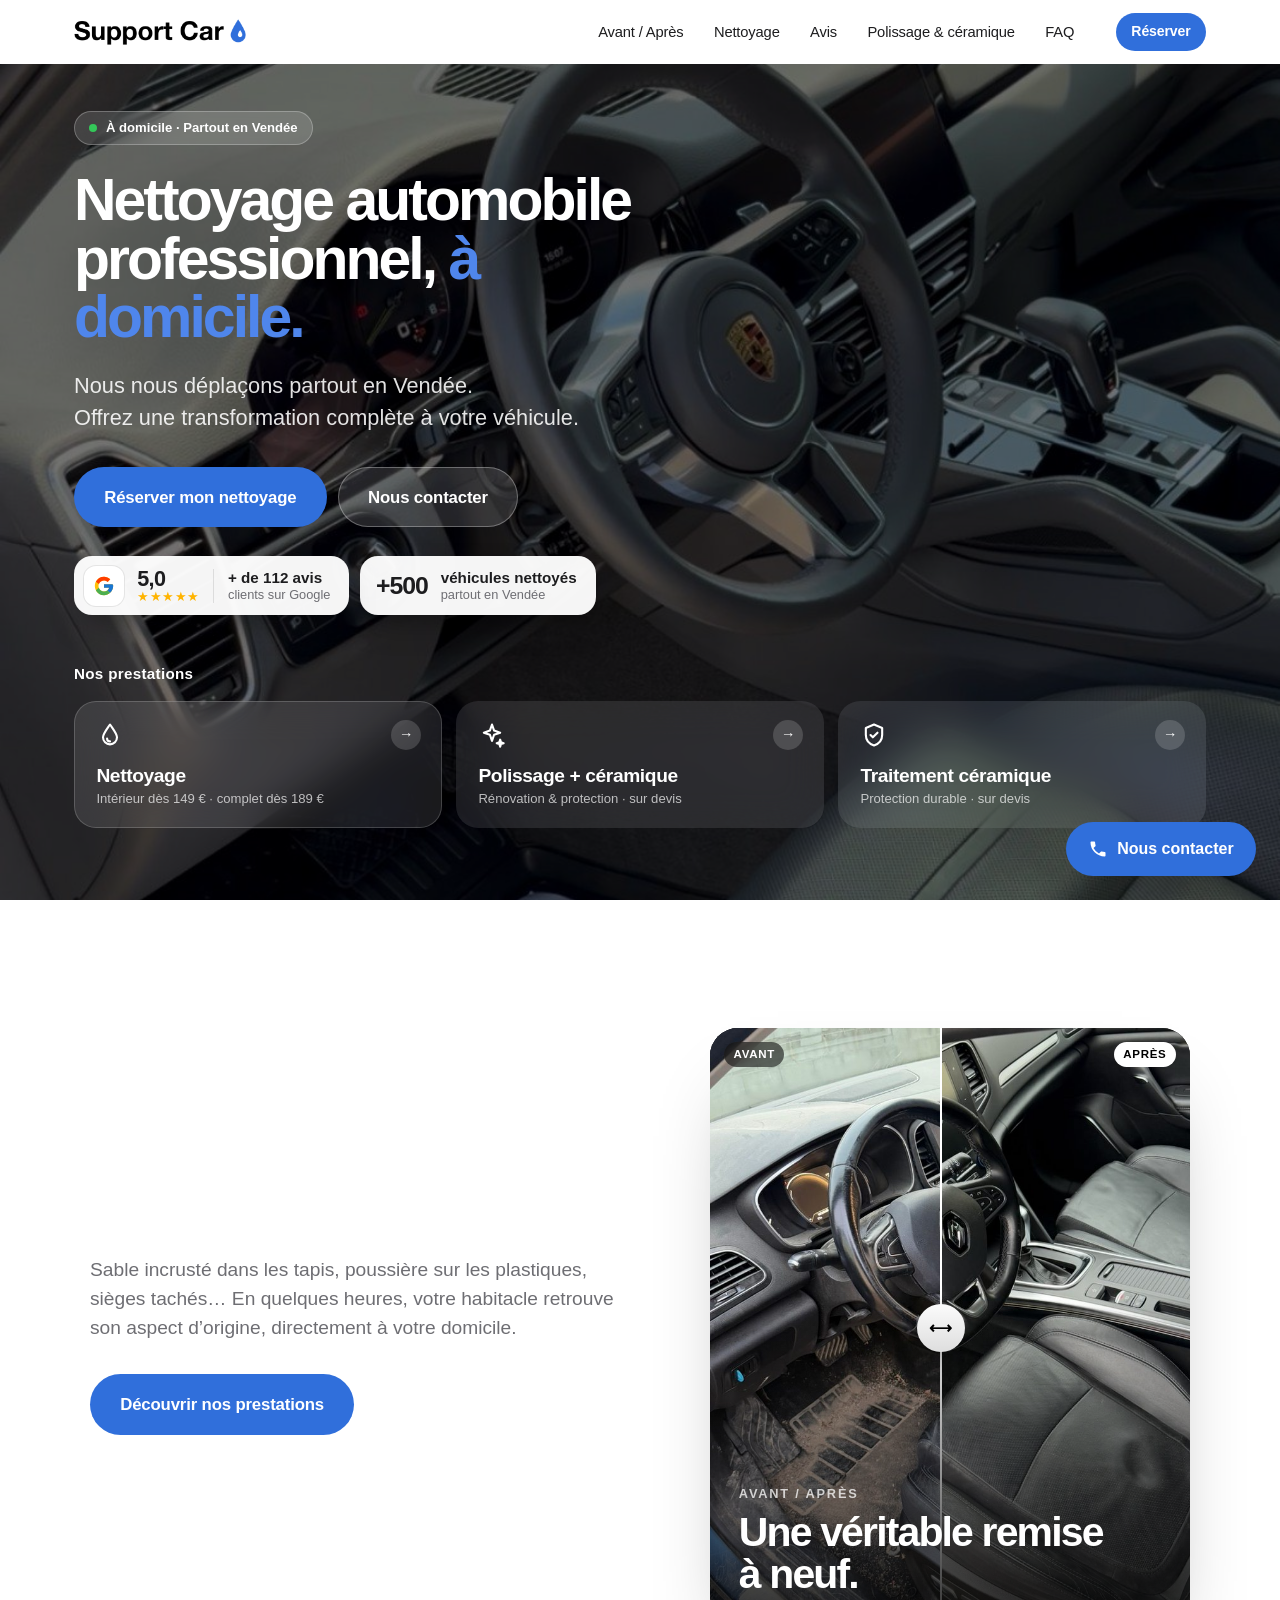
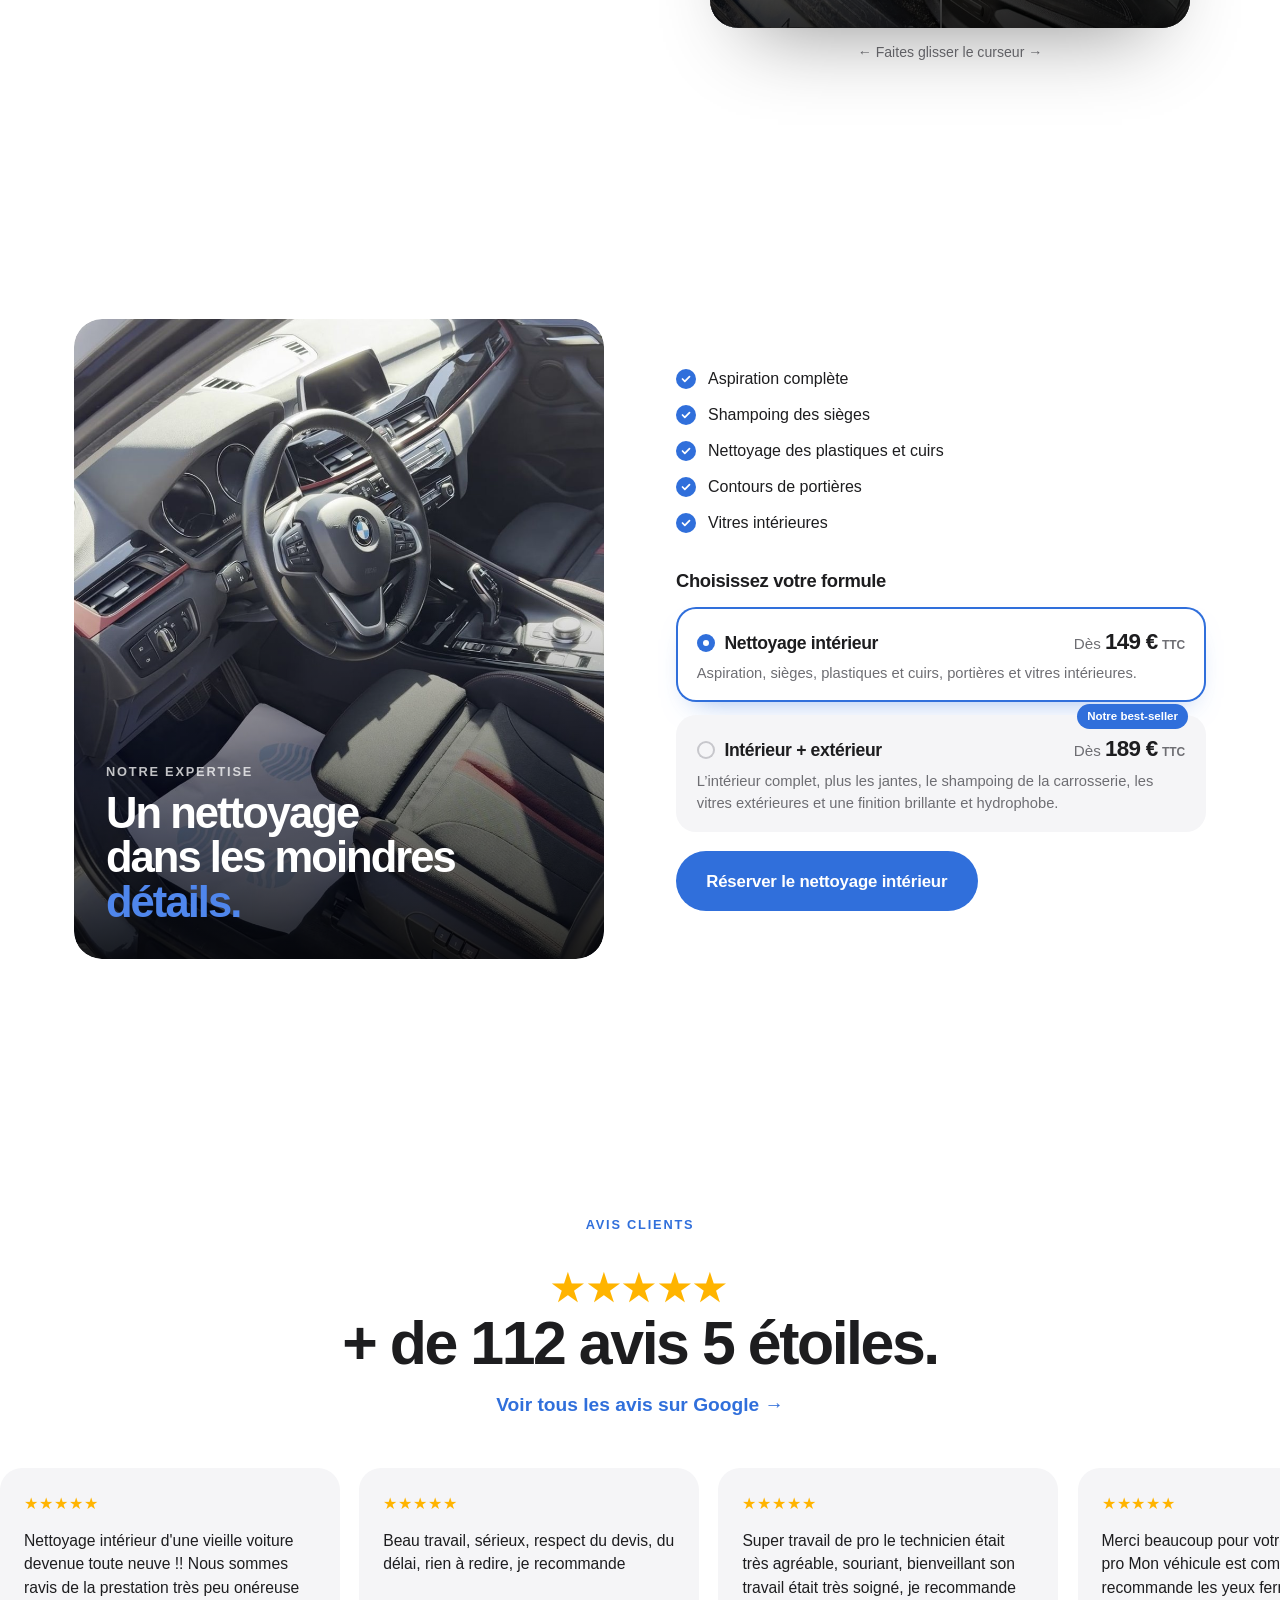
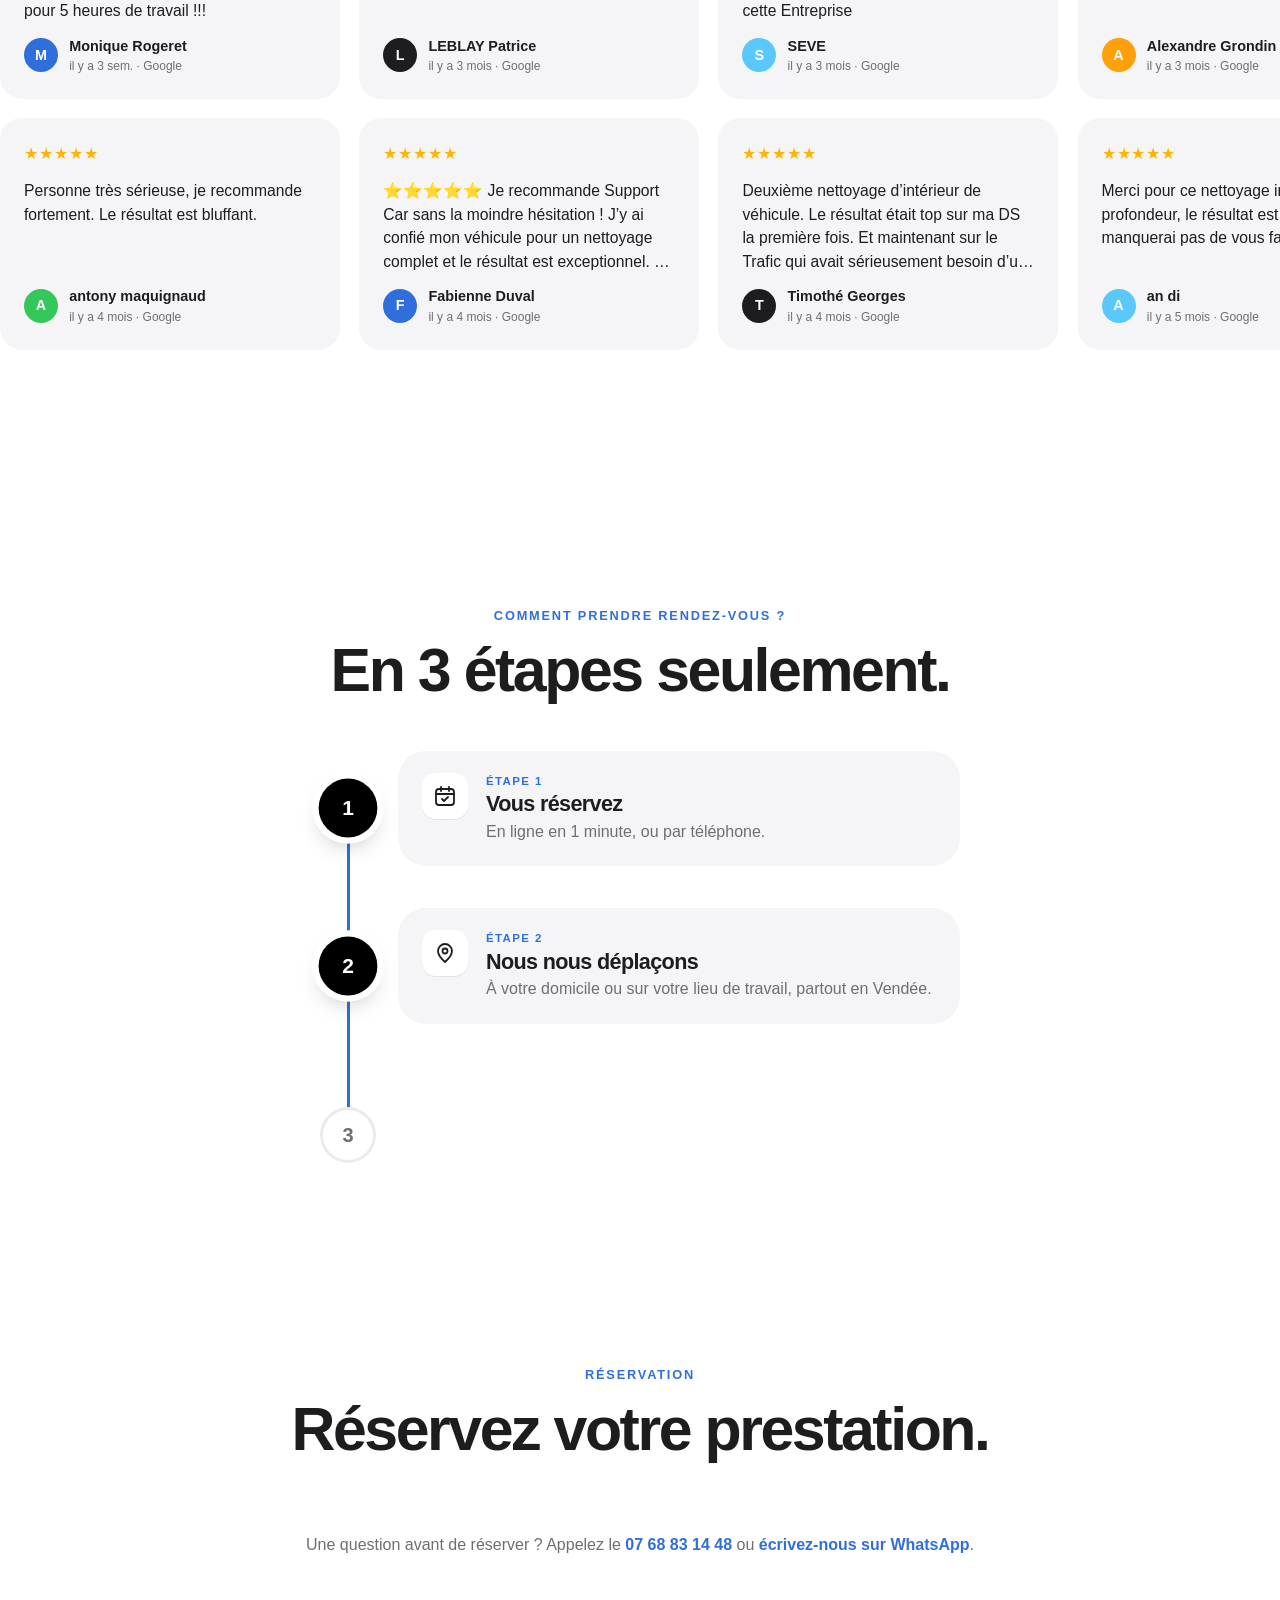
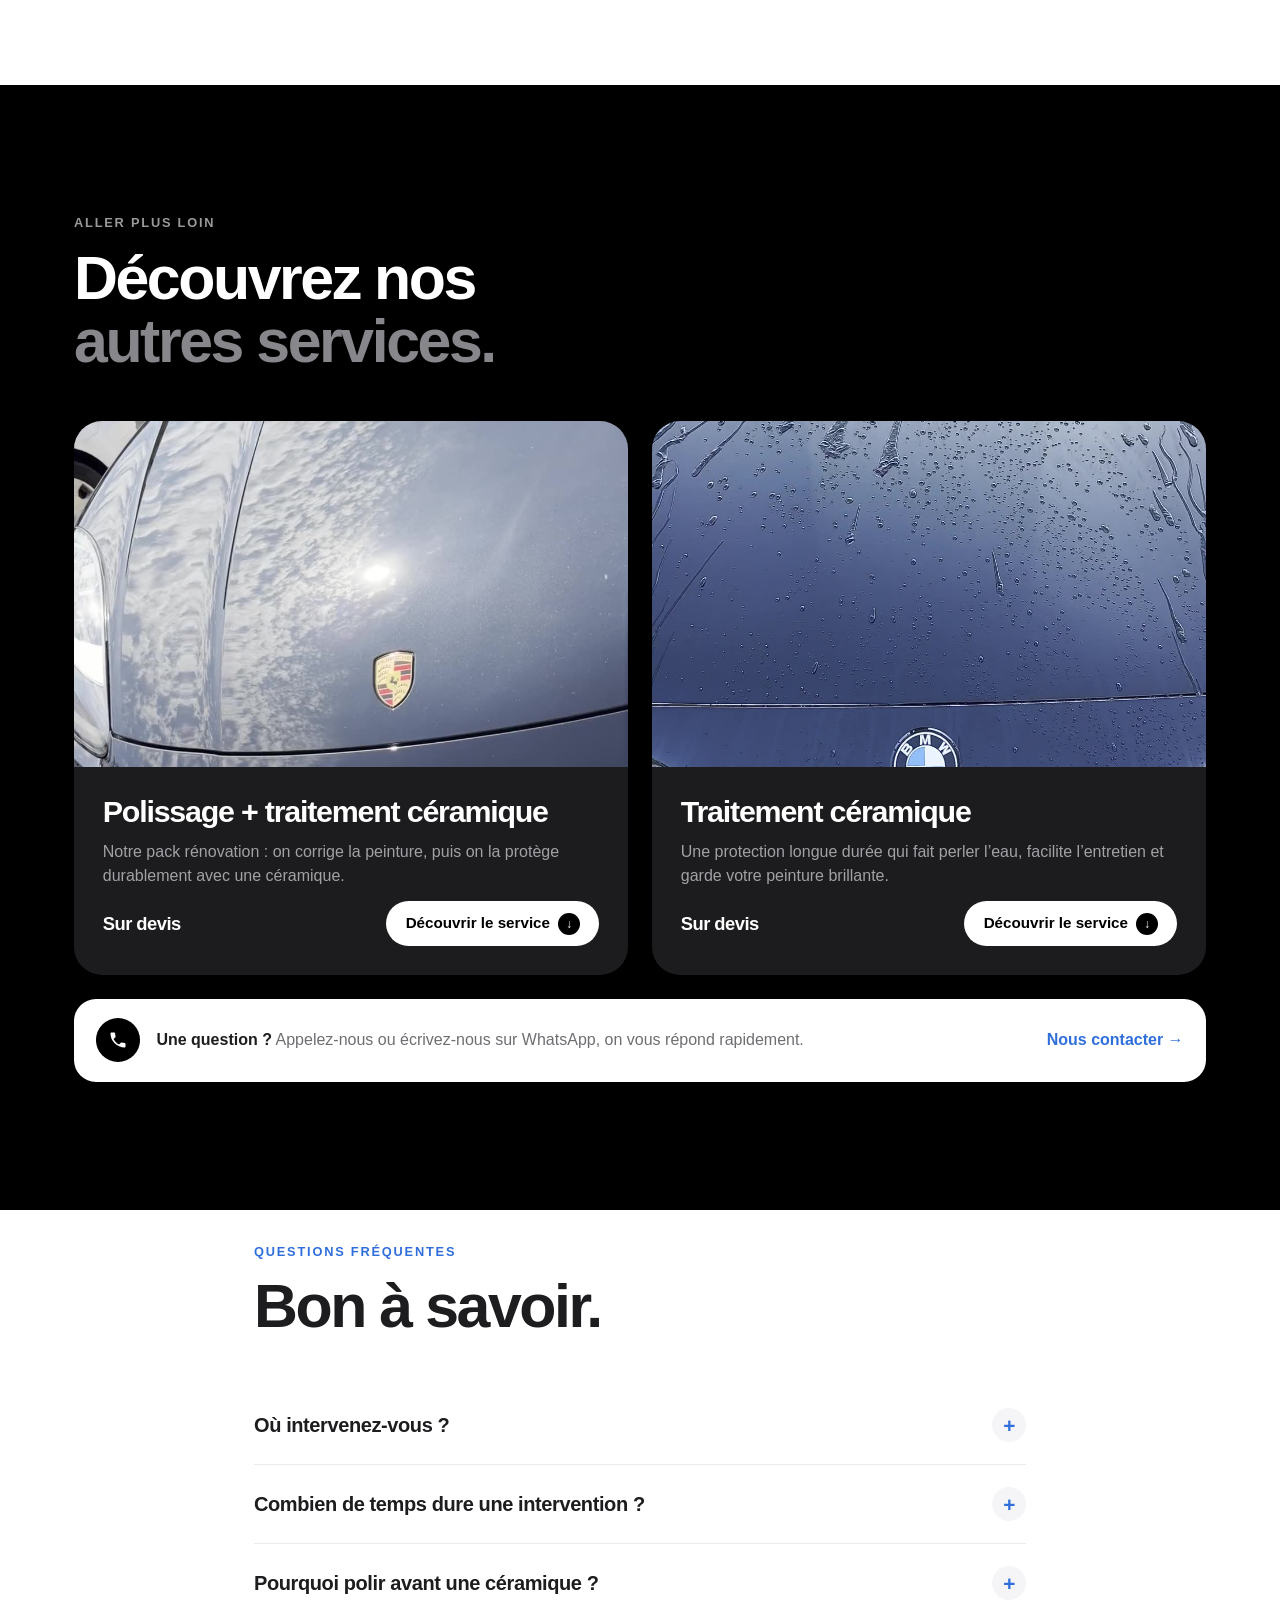
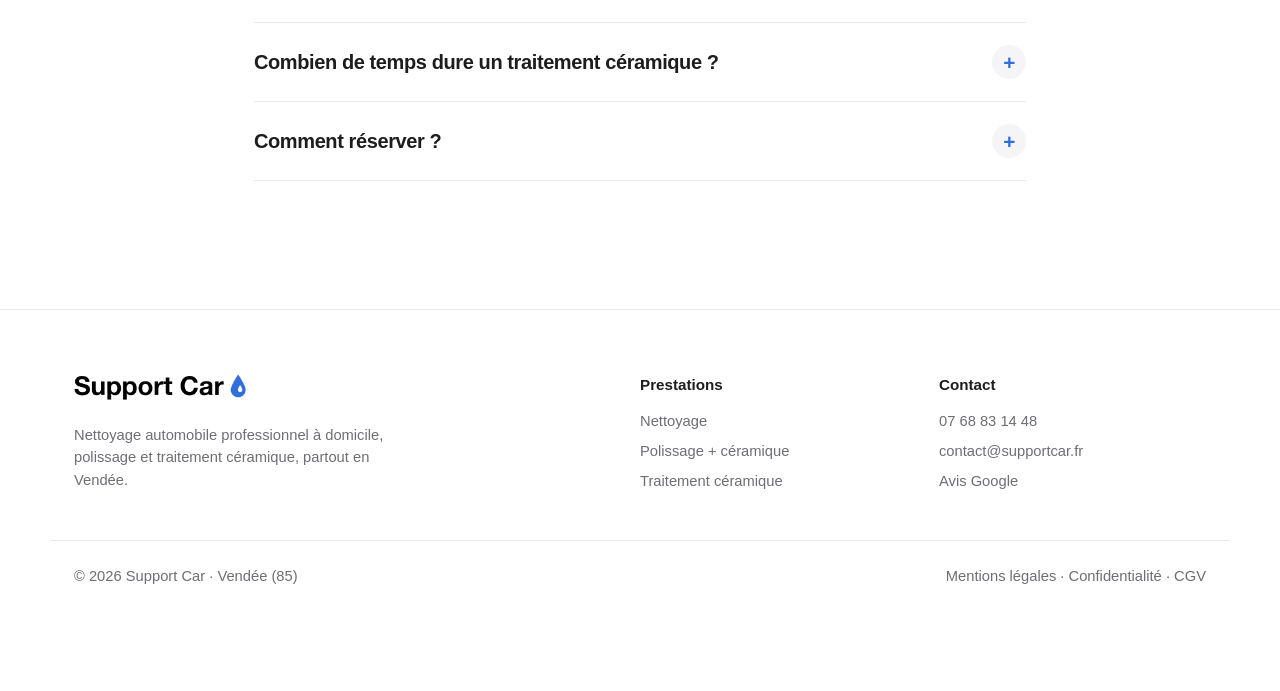
==== commit 27cbba0e: "Nettoyage : retire la description, ajoute « Choisissez votre formule » Co-Authored-By: Claude Opus 5" ====
--- a/index.html
+++ b/index.html
@@ -14,7 +14,7 @@
 <meta property="og:url" content="https://supportcar.fr/">
 <link rel="icon" href="assets/favicon.svg" type="image/svg+xml">
 <link rel="preload" href="assets/fonts/inter-latin.woff2" as="font" type="font/woff2" crossorigin>
-<link rel="stylesheet" href="style.css?v=68bde259ae">
+<link rel="stylesheet" href="style.css?v=c26d8c8a3a">
 <script type="application/ld+json">
 {"@context":"https://schema.org","@type":"AutoWash","name":"Support Car","description":"Nettoyage automobile professionnel à domicile, polissage et traitement céramique en Vendée.","url":"https://supportcar.fr/","telephone":"+33768831448","email":"contact@supportcar.fr","image":"https://supportcar.fr/assets/og-image.jpg","areaServed":{"@type":"AdministrativeArea","name":"Vendée"},"priceRange":"€€","address":{"@type":"PostalAddress","addressRegion":"Vendée","addressCountry":"FR"}}
 </script>
@@ -114,8 +114,6 @@
       </div>
     </div>
     <div class="ms__text">
-      <p class="lead rv" data-pane="int">Nous redonnons à votre voiture un habitacle sain, sans que vous ayez à vous déplacer. Chaque zone est traitée à la main.</p>
-      <p class="lead rv" data-pane="ext" hidden>La formule complète : un habitacle sain et une carrosserie éclatante, sans que vous ayez à vous déplacer. Chaque zone est traitée à la main.</p>
       <ul class="checks checks--hot rv" id="schemaList" data-pane="int">
         <li data-hot="1">Aspiration complète</li>
         <li data-hot="2">Shampoing des sièges</li>
@@ -130,6 +128,7 @@
         <li data-hot="e3">Séchage avec finition brillante et hydrophobe</li>
         <li data-hot="e4">Vitres extérieures</li>
       </ul>
+      <p class="offers__title rv">Choisissez votre formule</p>
       <div class="offers rv" role="radiogroup" aria-label="Choisir une formule">
         <button type="button" class="offer is-on" role="radio" aria-checked="true" data-offer="int">
           <div class="offer__top"><b>Nettoyage intérieur</b><span class="price">Dès <b>149 €</b> <small>TTC</small></span></div>
--- a/style.css
+++ b/style.css
@@ -860,3 +860,6 @@
 .ba__tag{z-index:5}
 @media (min-width:961px){.res{grid-template-columns:1fr minmax(0,480px)!important;grid-template-areas:"text media"!important;align-items:center}.res__text{margin-top:0}}
 @media (max-width:960px){.res{grid-template-areas:"media" "text"!important}.ba__title{padding:1.3rem 1.3rem 1.5rem}.ba__title h2{font-size:1.9rem}}
+
+.offers__title{font-size:1.15rem;font-weight:700;letter-spacing:-.02em;margin:0 0 .8rem}
+.ms__text .checks:first-child{margin-top:0}
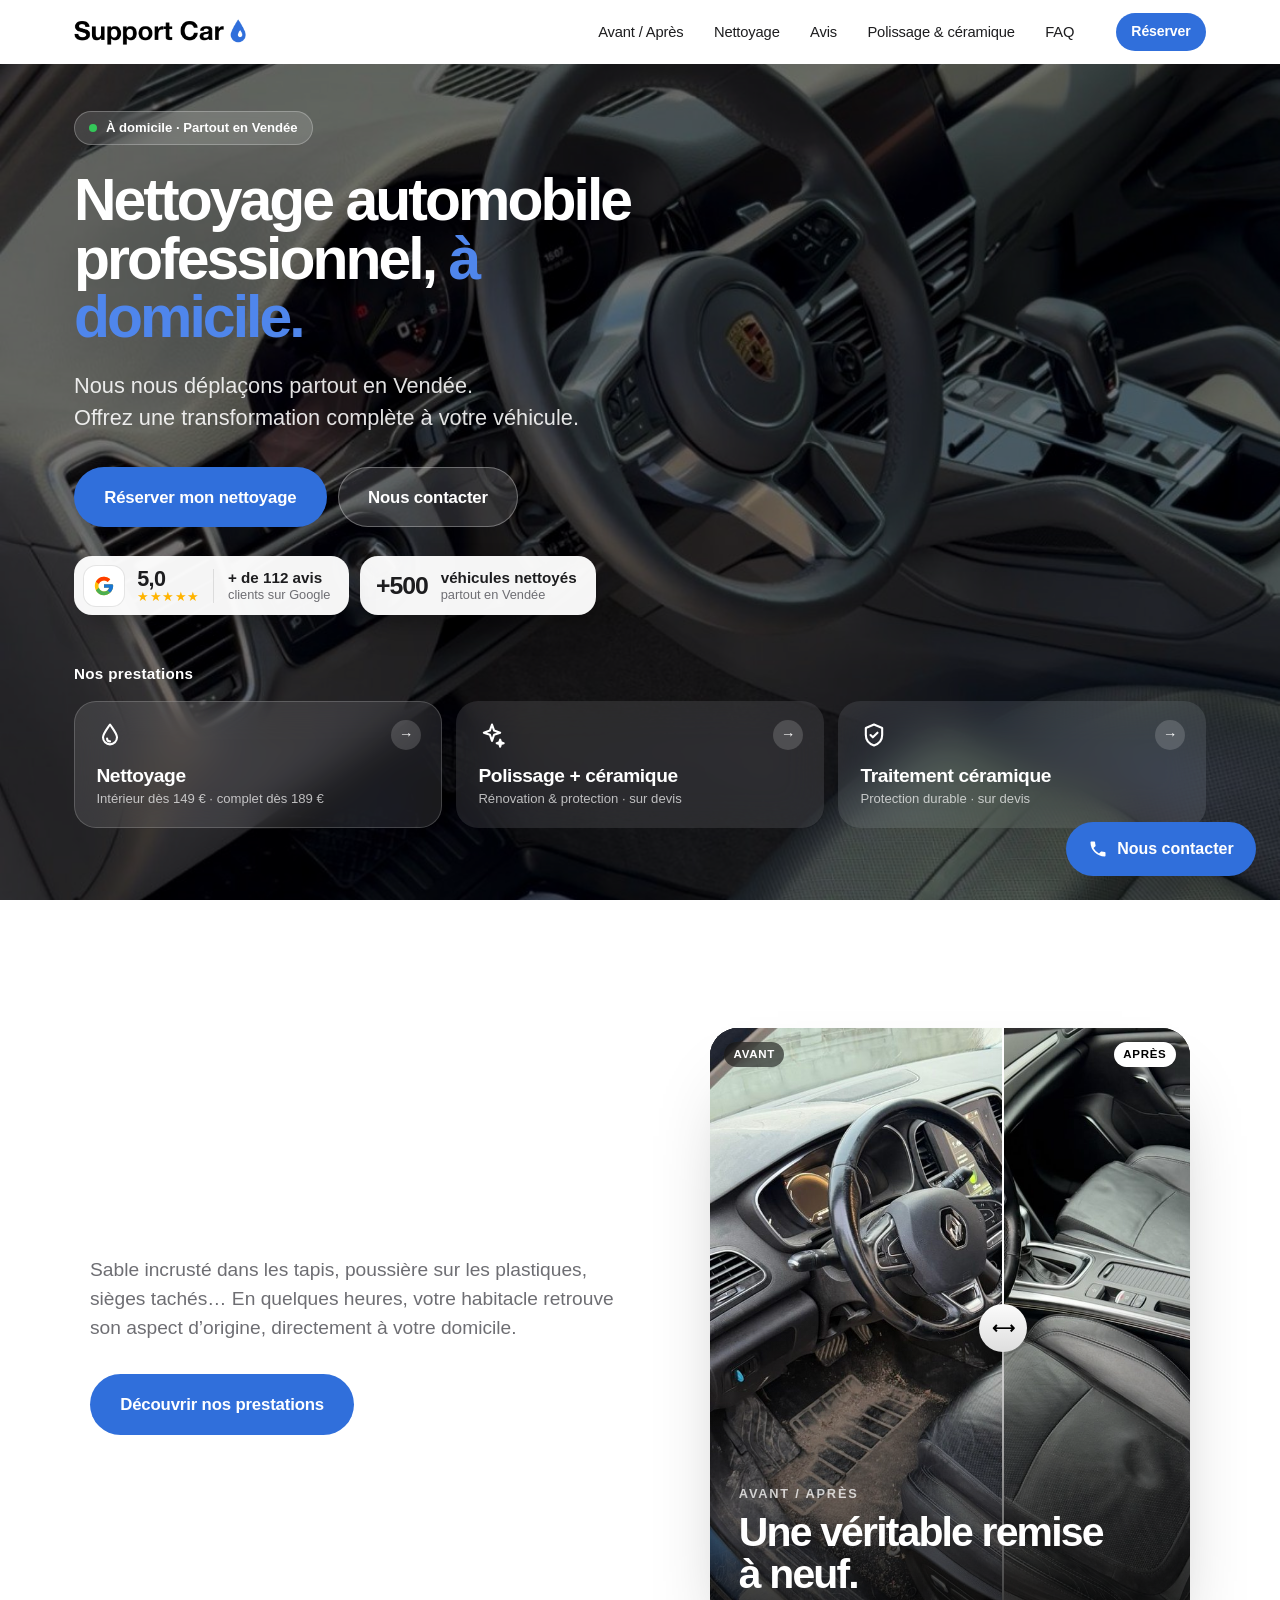
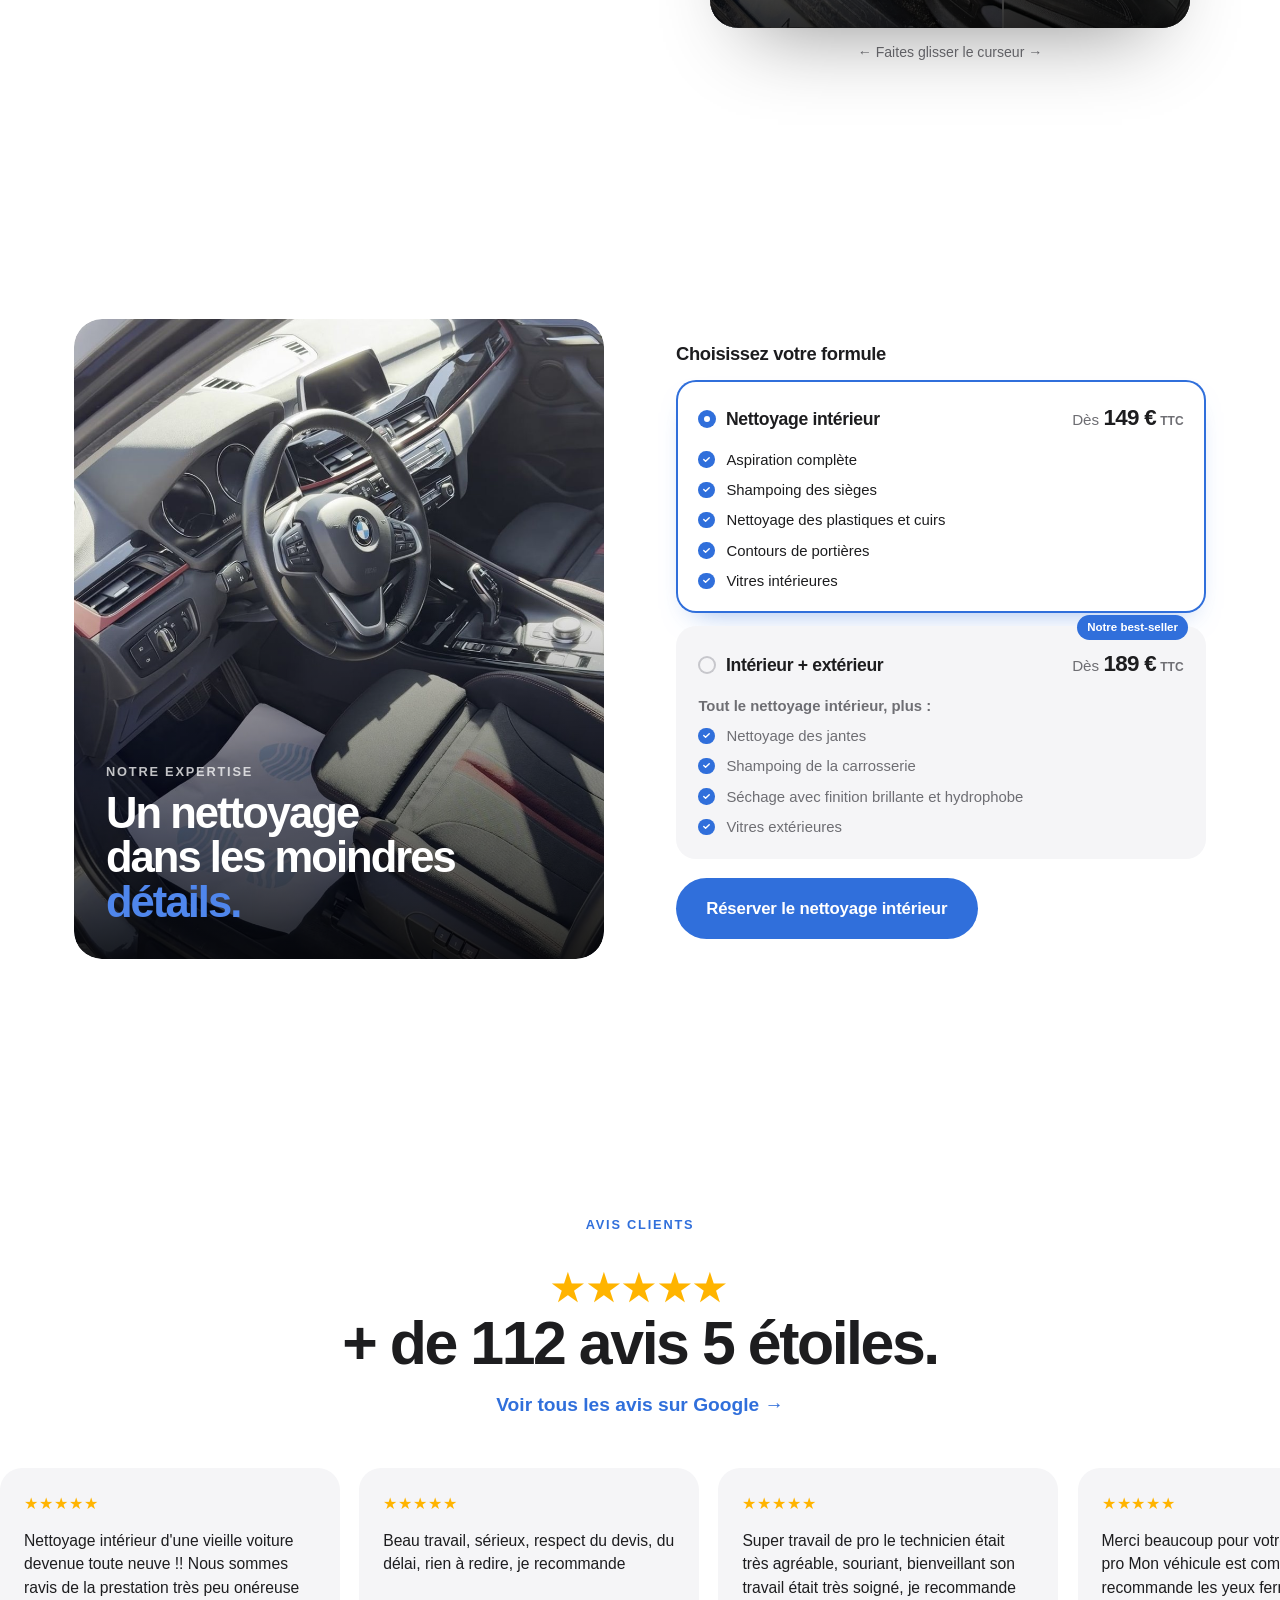
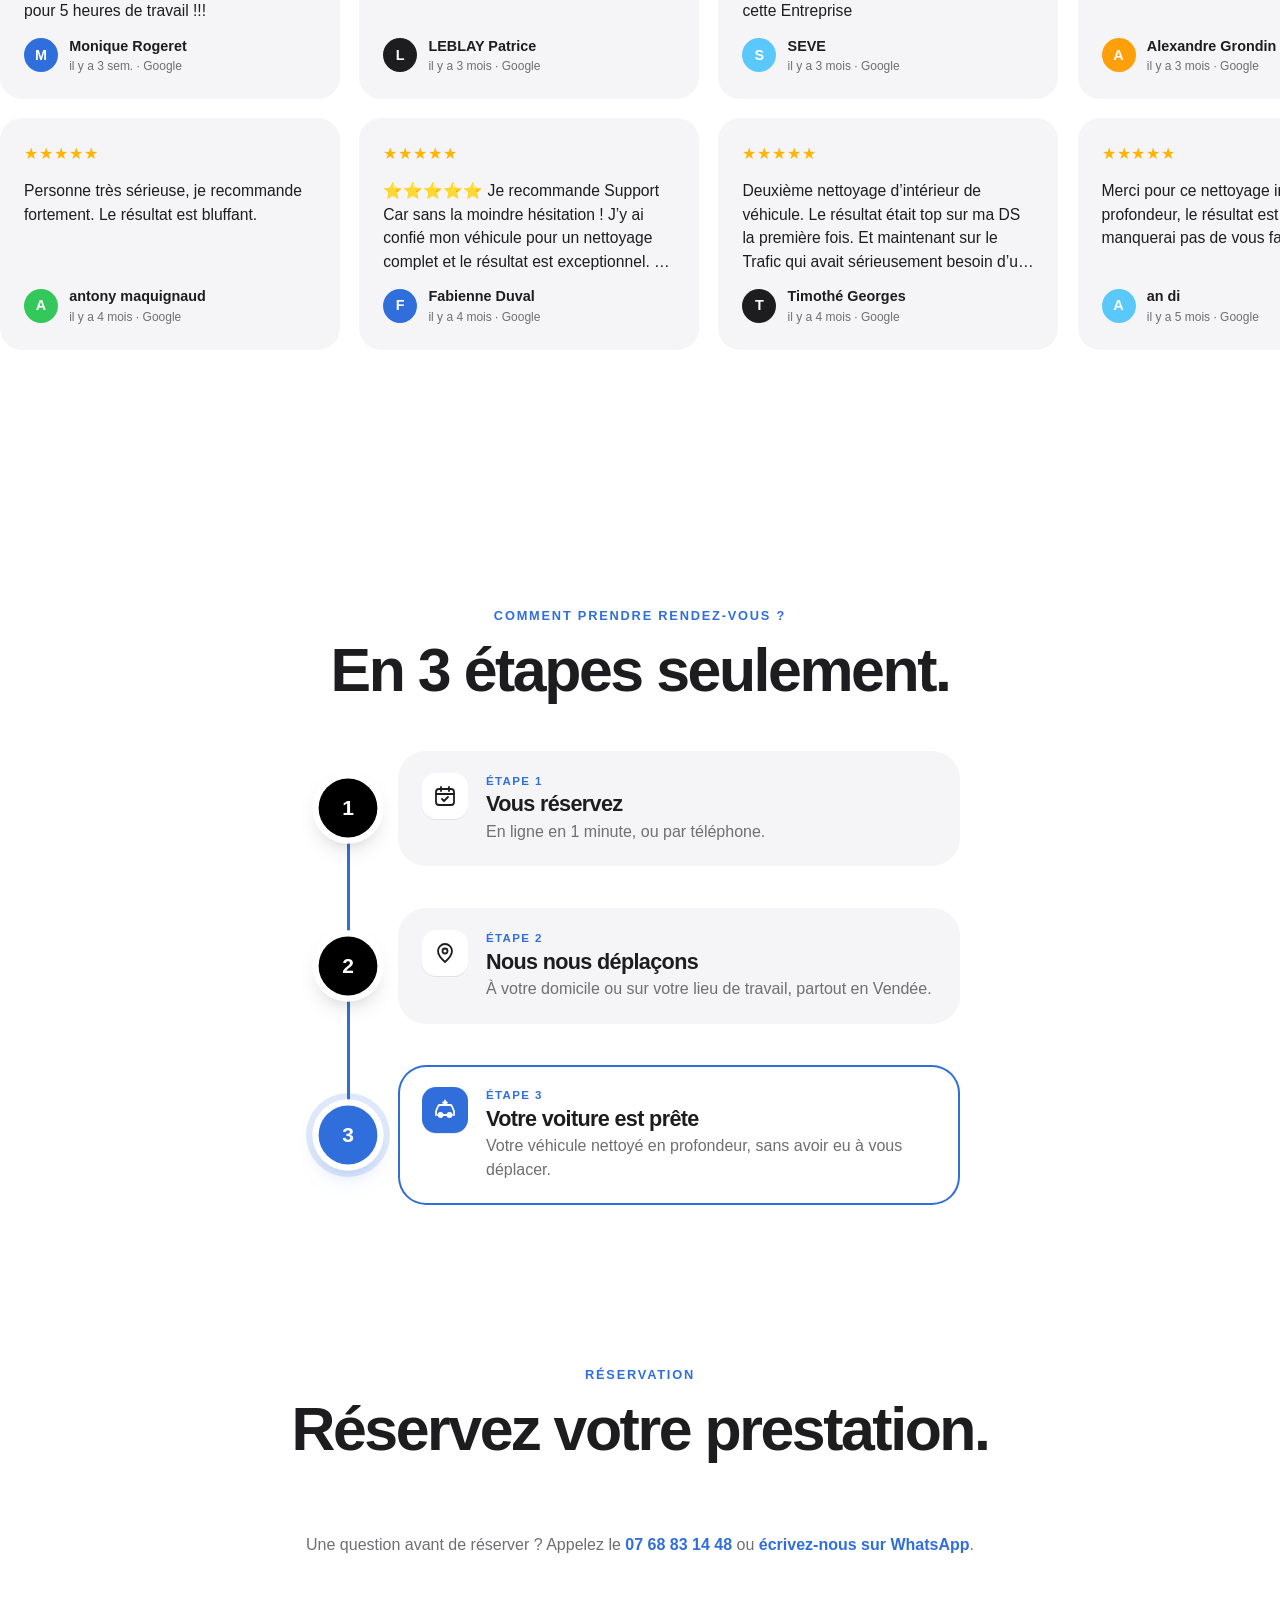
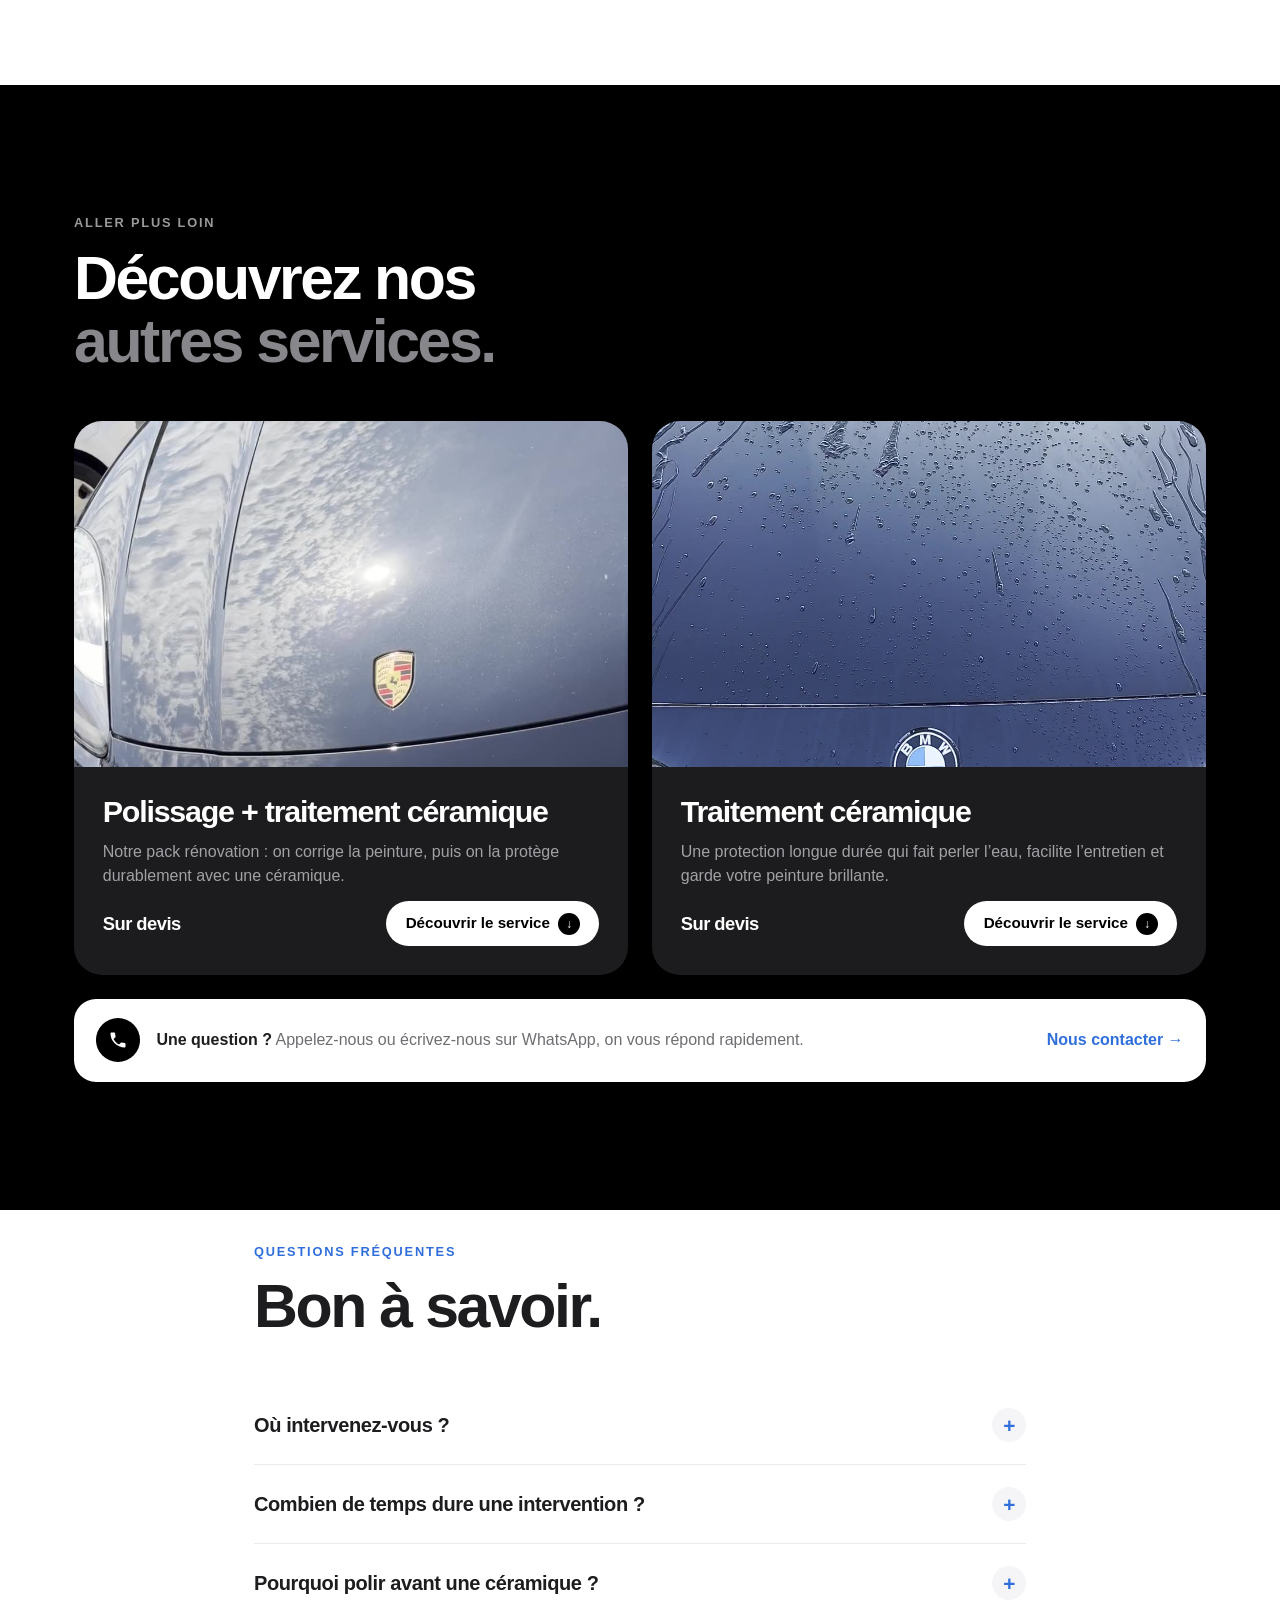
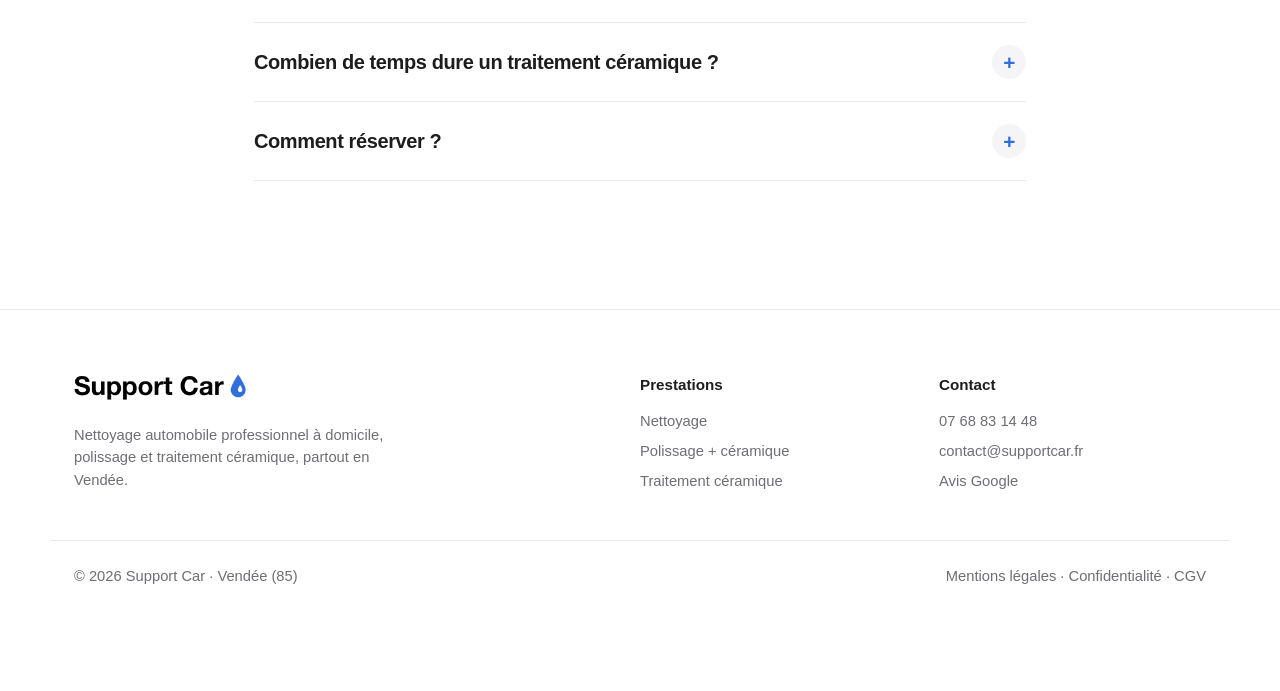
==== commit 271d8750: "Nettoyage : la liste de ce qui est inclus passe dans chaque formule Co-Authored-By: Claude Opus 5.5 " ====
--- a/index.html
+++ b/index.html
@@ -14,7 +14,7 @@
 <meta property="og:url" content="https://supportcar.fr/">
 <link rel="icon" href="assets/favicon.svg" type="image/svg+xml">
 <link rel="preload" href="assets/fonts/inter-latin.woff2" as="font" type="font/woff2" crossorigin>
-<link rel="stylesheet" href="style.css?v=c26d8c8a3a">
+<link rel="stylesheet" href="style.css?v=83c4d85f65">
 <script type="application/ld+json">
 {"@context":"https://schema.org","@type":"AutoWash","name":"Support Car","description":"Nettoyage automobile professionnel à domicile, polissage et traitement céramique en Vendée.","url":"https://supportcar.fr/","telephone":"+33768831448","email":"contact@supportcar.fr","image":"https://supportcar.fr/assets/og-image.jpg","areaServed":{"@type":"AdministrativeArea","name":"Vendée"},"priceRange":"€€","address":{"@type":"PostalAddress","addressRegion":"Vendée","addressCountry":"FR"}}
 </script>
@@ -114,31 +114,17 @@
       </div>
     </div>
     <div class="ms__text">
-      <ul class="checks checks--hot rv" id="schemaList" data-pane="int">
-        <li data-hot="1">Aspiration complète</li>
-        <li data-hot="2">Shampoing des sièges</li>
-        <li data-hot="3">Nettoyage des plastiques et cuirs</li>
-        <li data-hot="4">Contours de portières</li>
-        <li data-hot="5">Vitres intérieures</li>
-      </ul>
-      <ul class="checks checks--hot" data-pane="ext" hidden>
-        <li class="incl">Tout le nettoyage intérieur inclus</li>
-        <li data-hot="e1">Nettoyage des jantes</li>
-        <li data-hot="e2">Shampoing de la carrosserie</li>
-        <li data-hot="e3">Séchage avec finition brillante et hydrophobe</li>
-        <li data-hot="e4">Vitres extérieures</li>
-      </ul>
       <p class="offers__title rv">Choisissez votre formule</p>
       <div class="offers rv" role="radiogroup" aria-label="Choisir une formule">
-        <button type="button" class="offer is-on" role="radio" aria-checked="true" data-offer="int">
+        <div class="offer is-on" role="radio" tabindex="0" aria-checked="true" data-offer="int">
           <div class="offer__top"><b>Nettoyage intérieur</b><span class="price">Dès <b>149 €</b> <small>TTC</small></span></div>
-          <p>Aspiration, sièges, plastiques et cuirs, portières et vitres intérieures.</p>
-        </button>
-        <button type="button" class="offer offer--full" role="radio" aria-checked="false" data-offer="ext">
+          <ul class="checks offer__list"><li>Aspiration complète</li><li>Shampoing des sièges</li><li>Nettoyage des plastiques et cuirs</li><li>Contours de portières</li><li>Vitres intérieures</li></ul>
+        </div>
+        <div class="offer offer--full" role="radio" tabindex="0" aria-checked="false" data-offer="ext">
           <span class="offer__tag">Notre best-seller</span>
           <div class="offer__top"><b>Intérieur + extérieur</b><span class="price">Dès <b>189 €</b> <small>TTC</small></span></div>
-          <p>L’intérieur complet, plus les jantes, le shampoing de la carrosserie, les vitres extérieures et une finition brillante et hydrophobe.</p>
-        </button>
+          <ul class="checks offer__list"><li class="offer__plus">Tout le nettoyage intérieur, plus :</li><li>Nettoyage des jantes</li><li>Shampoing de la carrosserie</li><li>Séchage avec finition brillante et hydrophobe</li><li>Vitres extérieures</li></ul>
+        </div>
         <a href="#reservation" class="btn btn--blue btn--lg offers__cta" data-book id="offerCta">Réserver le nettoyage intérieur</a>
       </div>
     </div>
@@ -394,6 +380,6 @@
 <!-- Klinter : module de réservation (une seule fois par page) -->
 <script src="https://klinter.app/embed/v1.js" data-key="pub_ZqE1IOR21eBC3MUA-mBkJ5mO" async></script>
 <script src="reviews-backup.js?v=bab5b76415"></script>
-<script src="app.js?v=59c59af6fd"></script>
+<script src="app.js?v=19fb9a7c3b"></script>
 </body>
 </html>
--- a/style.css
+++ b/style.css
@@ -863,3 +863,15 @@
 
 .offers__title{font-size:1.15rem;font-weight:700;letter-spacing:-.02em;margin:0 0 .8rem}
 .ms__text .checks:first-child{margin-top:0}
+
+/* Formules : la liste de ce qui est inclus est dans chaque bloc */
+.offer{padding:1.3rem 1.4rem}
+.offer__list{margin:.9rem 0 0;gap:.5rem}
+.offer__list li{font-size:.93rem;font-weight:500;padding-left:1.75rem}
+.offer__list li::before{width:1.1em;height:1.1em;top:.18em}
+.offer__list li.offer__plus{padding-left:0;font-weight:700;color:var(--ink)}
+.offer__list li.offer__plus::before{display:none}
+.offer:not(.is-on) .offer__list li{color:var(--grey)}
+.offer:focus-visible{outline:3px solid rgba(48,111,219,.35);outline-offset:3px}
+.offers__title{margin-top:0}
+@media (max-width:600px){.offer__top{row-gap:.2rem}.offer__top .price{padding-left:calc(18px + .6rem)}}
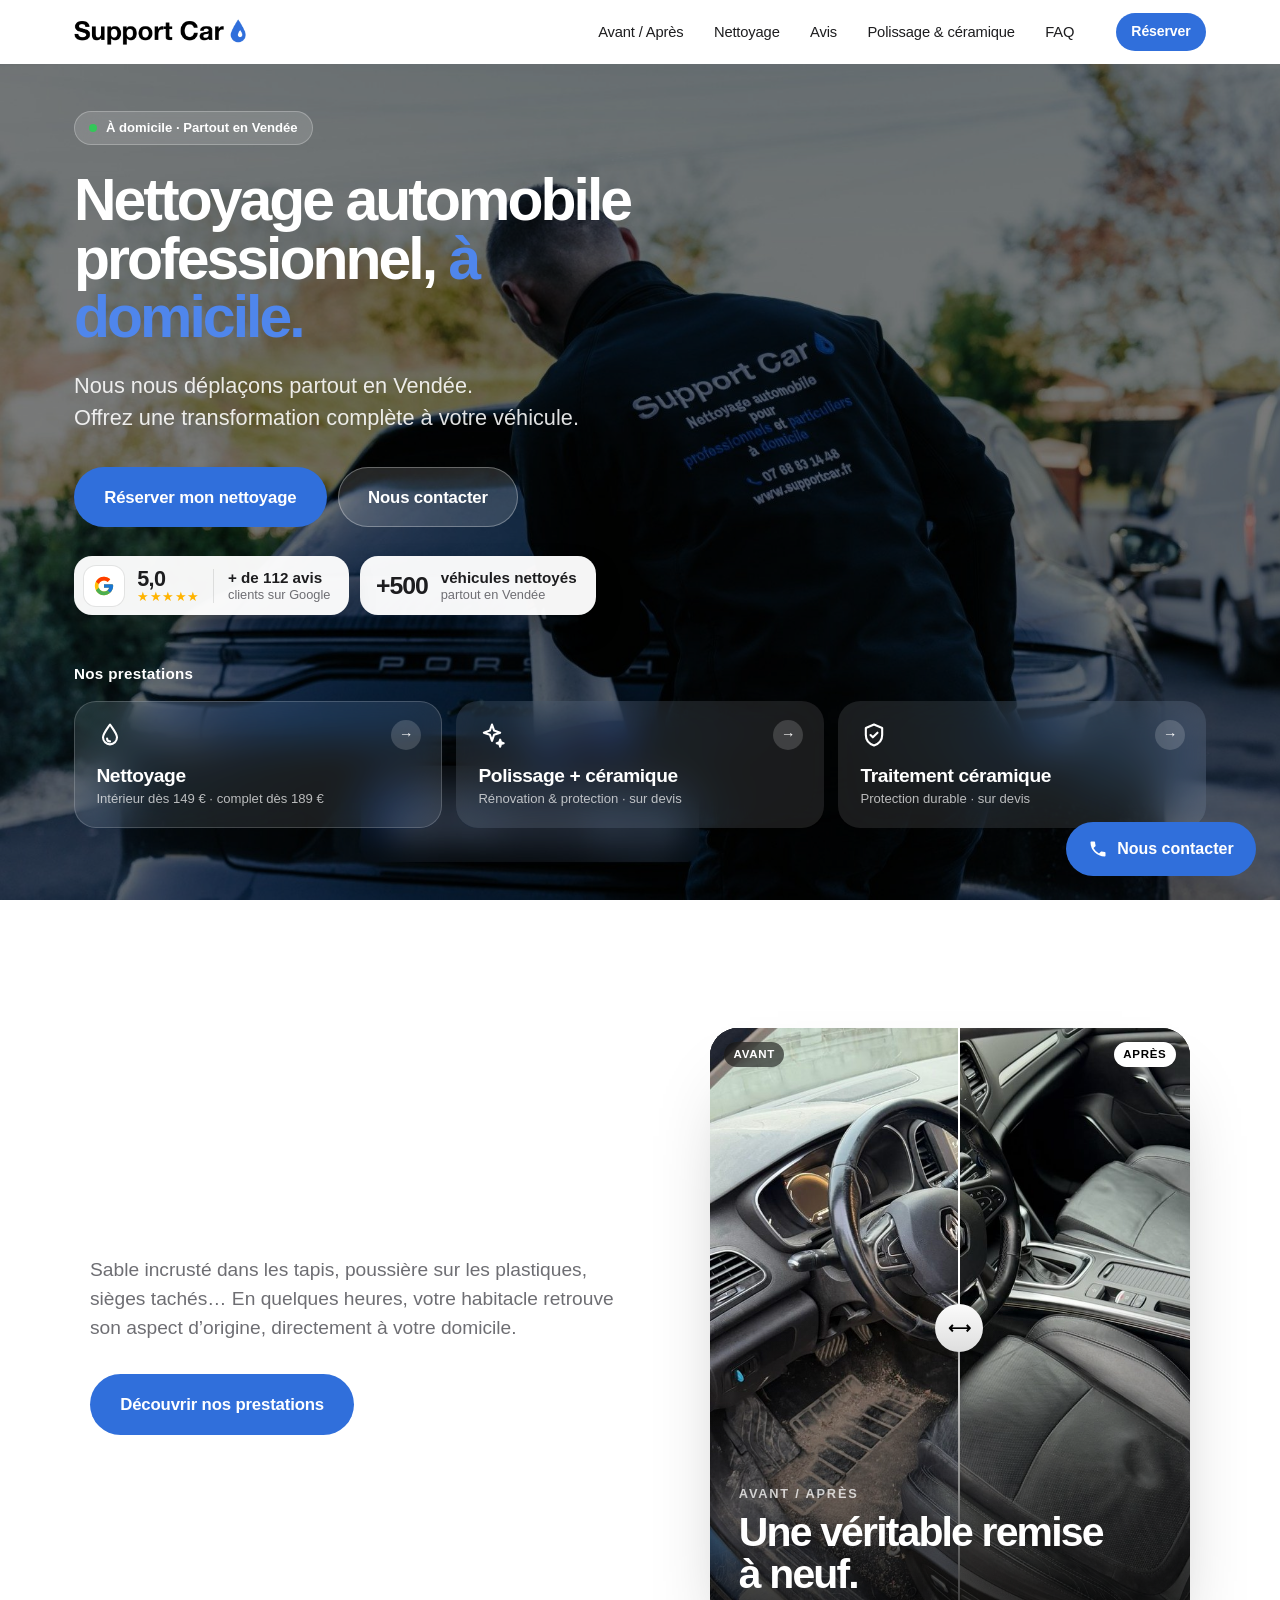
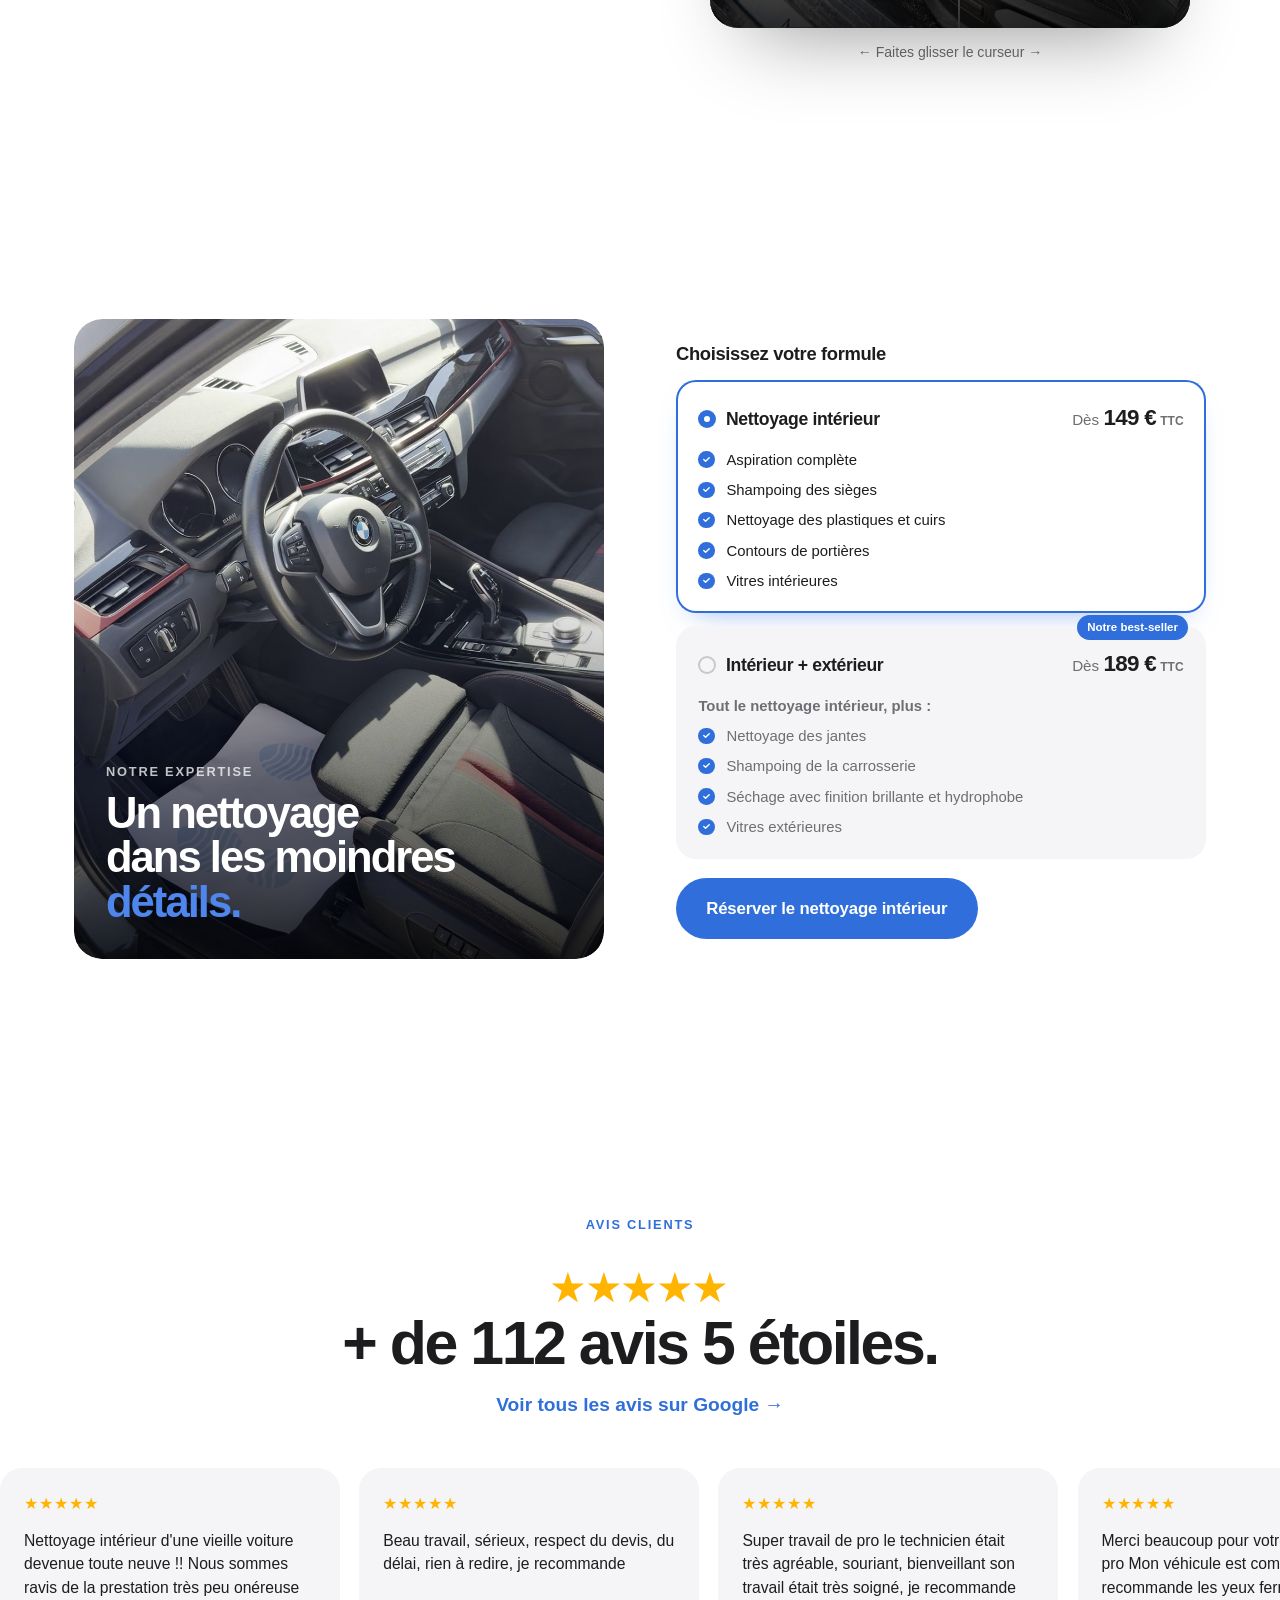
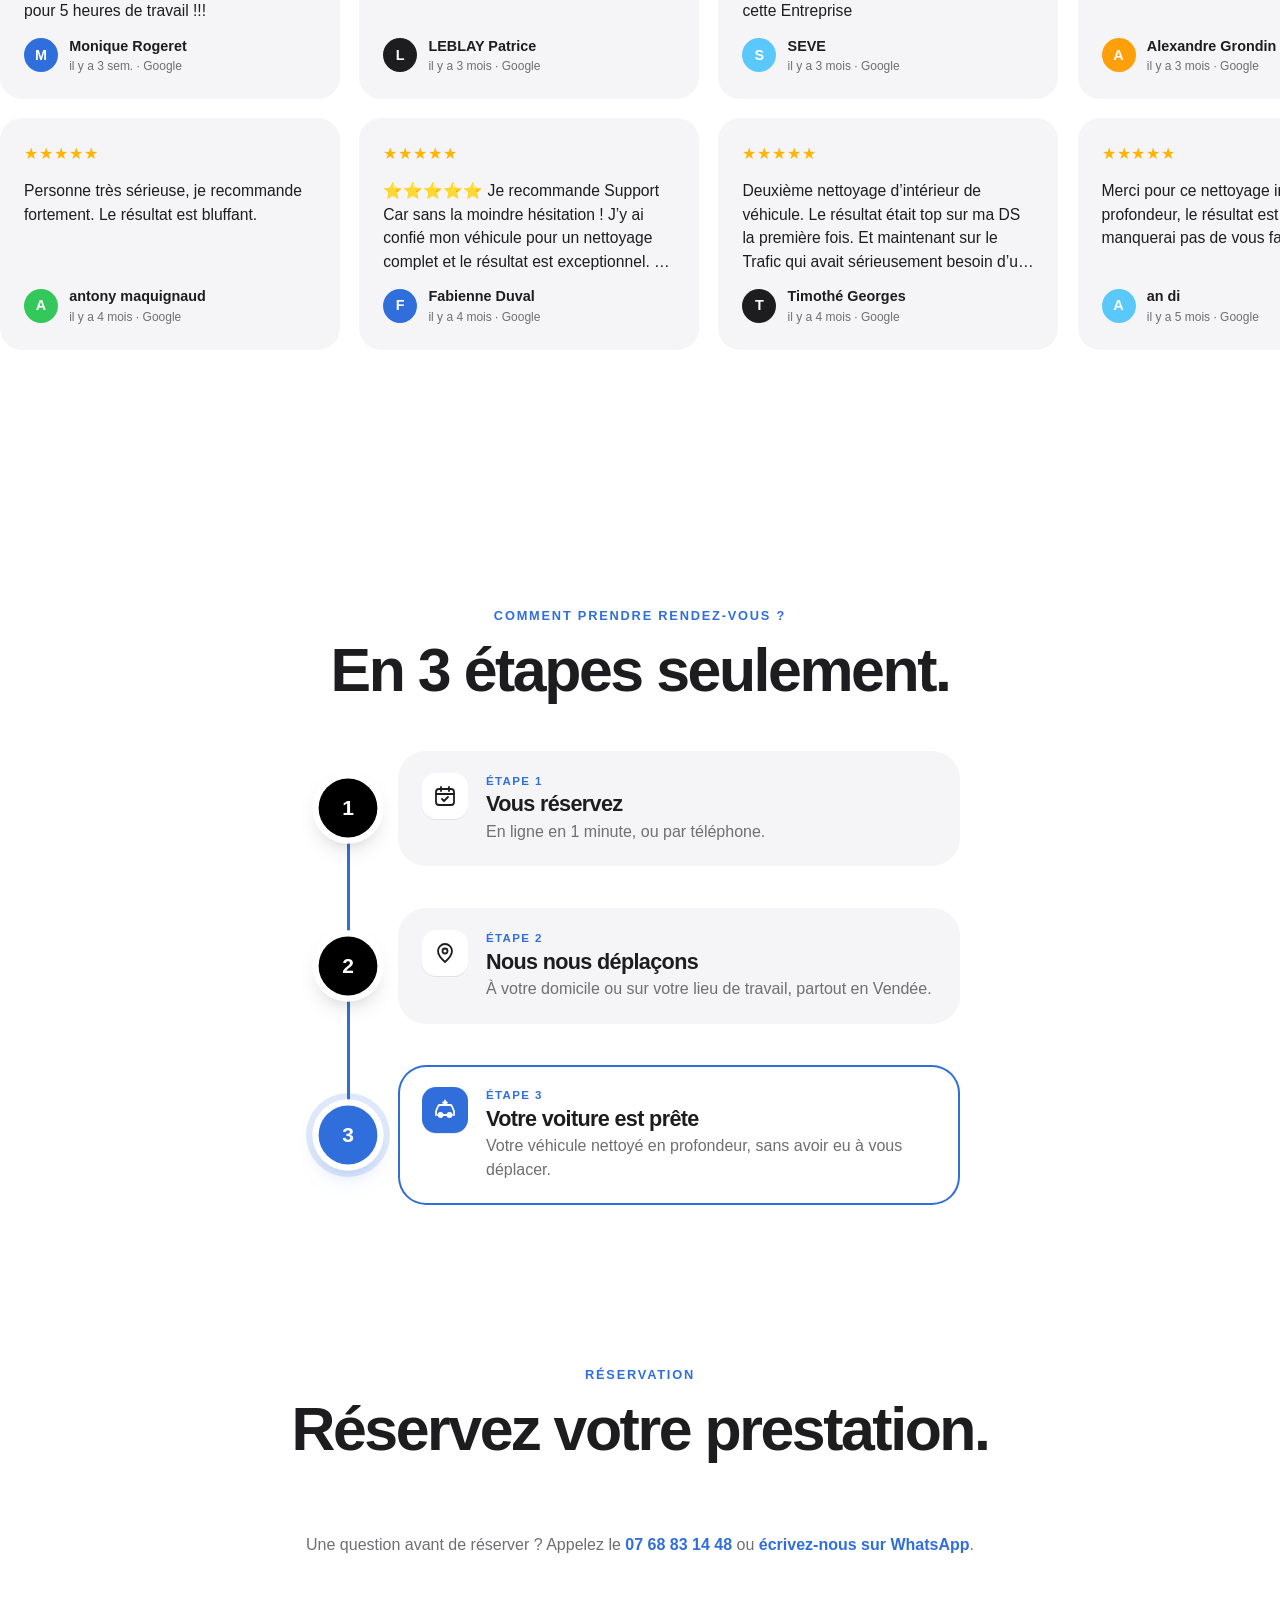
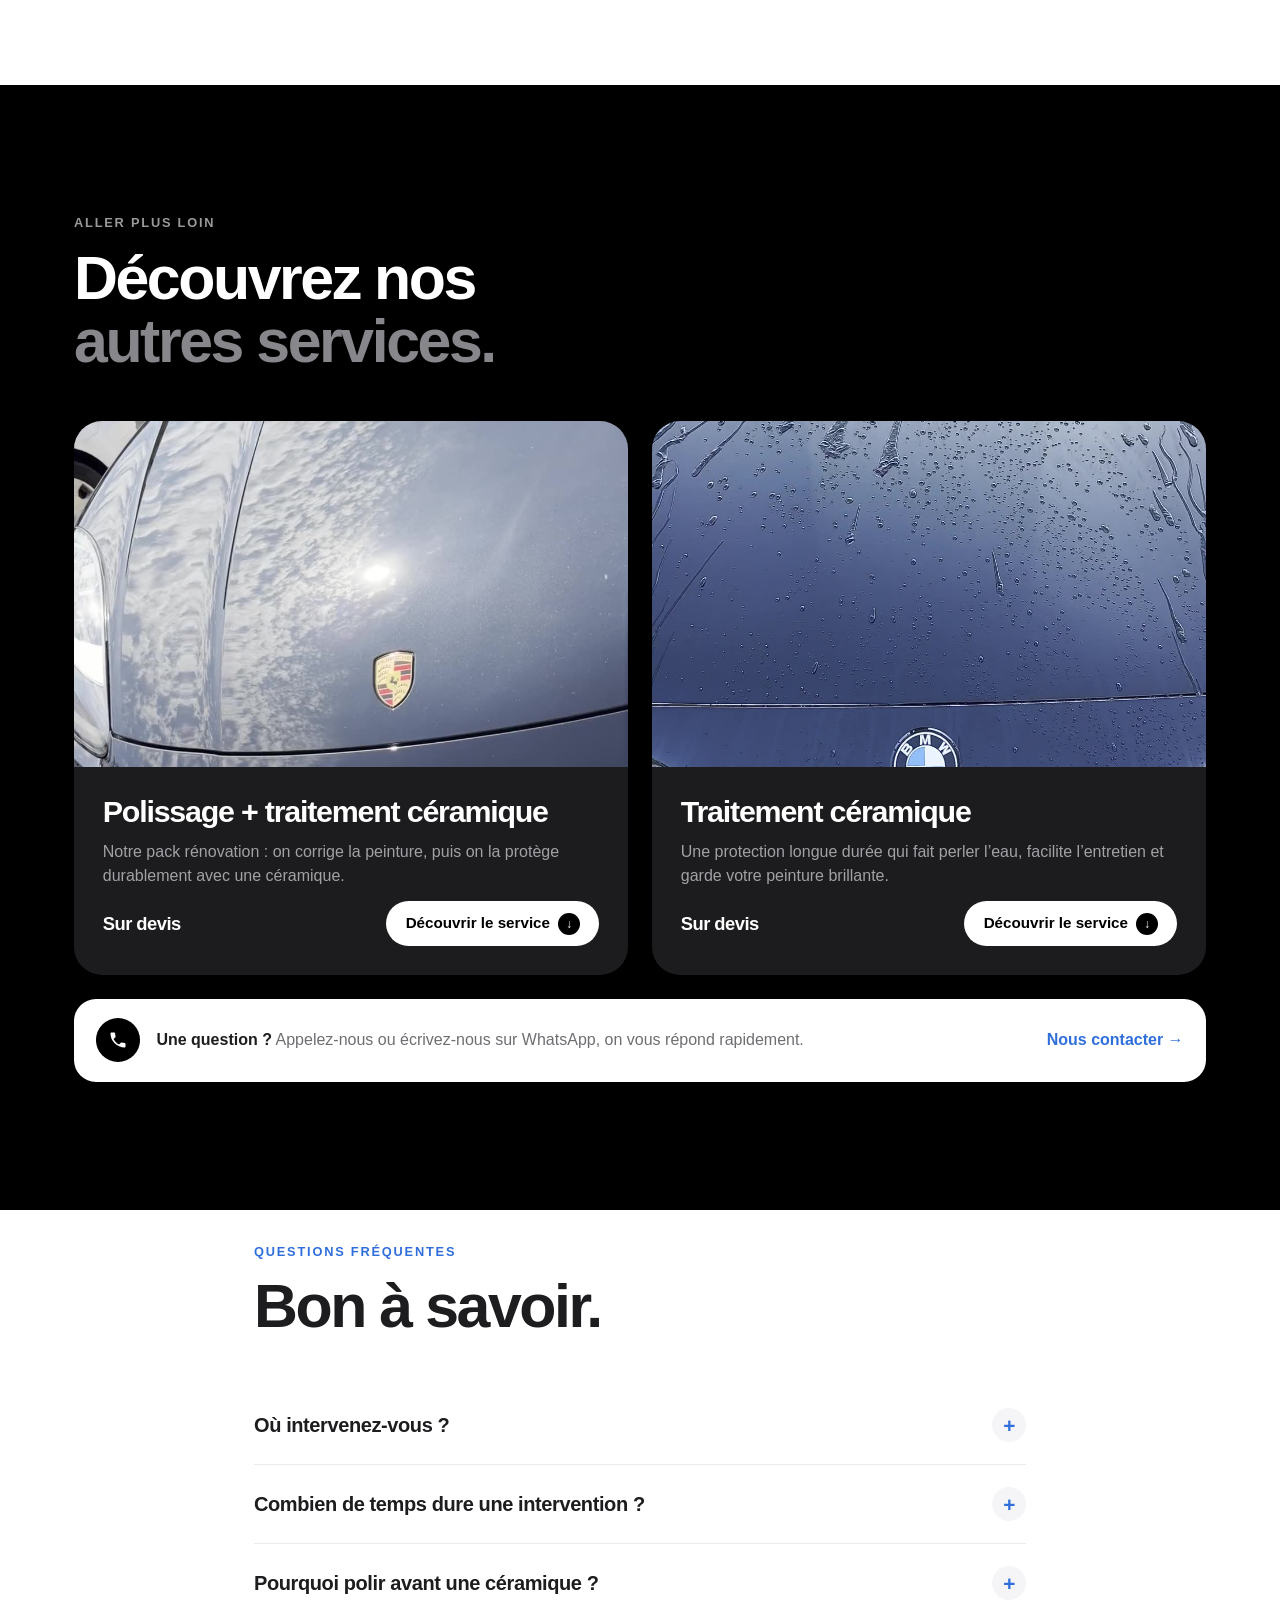
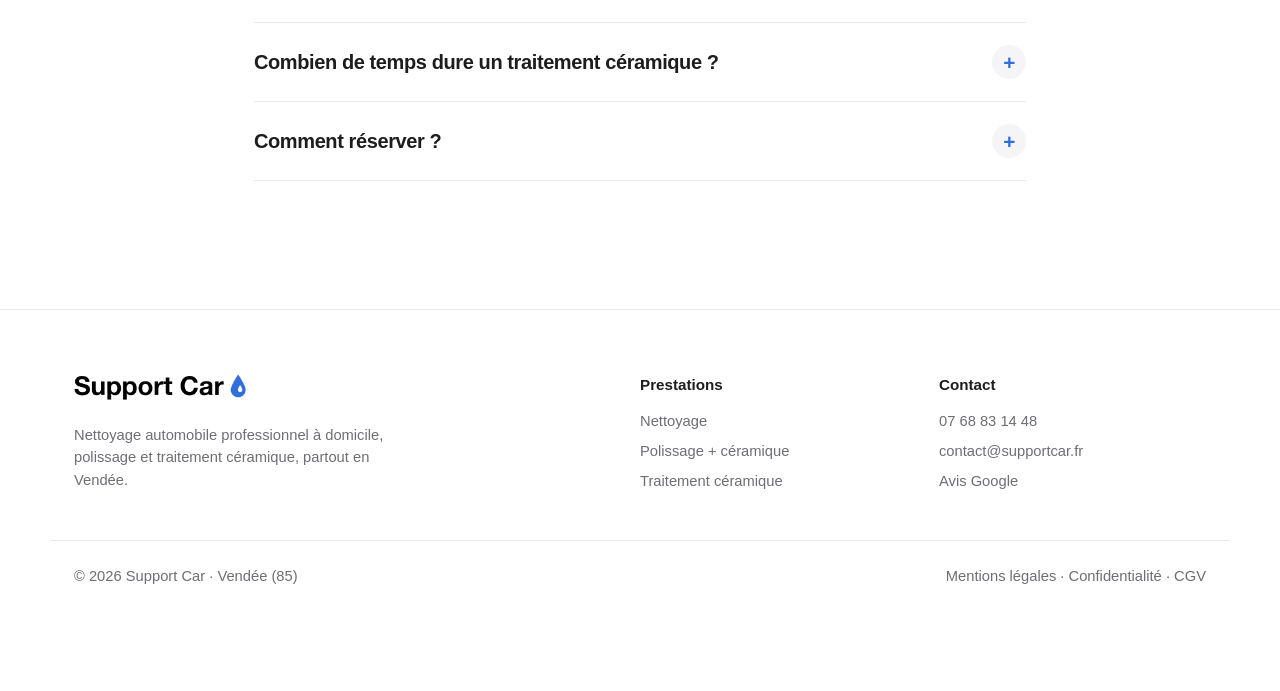
==== commit 1ad405d4: "Accueil : nouvelle photo de Maxime au travail (plaque floutée) Co-Authored-By: Claude Opus 5.5 <nore" ====
--- a/index.html
+++ b/index.html
@@ -14,7 +14,7 @@
 <meta property="og:url" content="https://supportcar.fr/">
 <link rel="icon" href="assets/favicon.svg" type="image/svg+xml">
 <link rel="preload" href="assets/fonts/inter-latin.woff2" as="font" type="font/woff2" crossorigin>
-<link rel="stylesheet" href="style.css?v=83c4d85f65">
+<link rel="stylesheet" href="style.css?v=800ef19a5c">
 <script type="application/ld+json">
 {"@context":"https://schema.org","@type":"AutoWash","name":"Support Car","description":"Nettoyage automobile professionnel à domicile, polissage et traitement céramique en Vendée.","url":"https://supportcar.fr/","telephone":"+33768831448","email":"contact@supportcar.fr","image":"https://supportcar.fr/assets/og-image.jpg","areaServed":{"@type":"AdministrativeArea","name":"Vendée"},"priceRange":"€€","address":{"@type":"PostalAddress","addressRegion":"Vendée","addressCountry":"FR"}}
 </script>
@@ -64,7 +64,7 @@
       </div>
     </div>
     <div class="hero__media">
-      <img src="assets/accueil-porsche.jpg" alt="Intérieur de Porsche après un nettoyage Support Car" width="1154" height="2000" fetchpriority="high">
+      <img src="assets/accueil-equipe.jpg" alt="Maxime, de Support Car, en train de nettoyer une Porsche à domicile" width="2000" height="1126" fetchpriority="high">
     </div>
   </div>
   <div class="wrap hero__services hero__services--a v vA">
--- a/style.css
+++ b/style.css
@@ -875,3 +875,7 @@
 .offer:focus-visible{outline:3px solid rgba(48,111,219,.35);outline-offset:3px}
 .offers__title{margin-top:0}
 @media (max-width:600px){.offer__top{row-gap:.2rem}.offer__top .price{padding-left:calc(18px + .6rem)}}
+/* Photo d’accueil : Maxime au travail */
+.hero__media img{object-position:56% 50%}
+@media (min-width:961px){.hero__media img{object-position:12% 50%}}
+@media (max-width:960px){.hero__media img{object-position:36% 50%}.hero__media::after{background:rgba(0,0,0,.6)}}
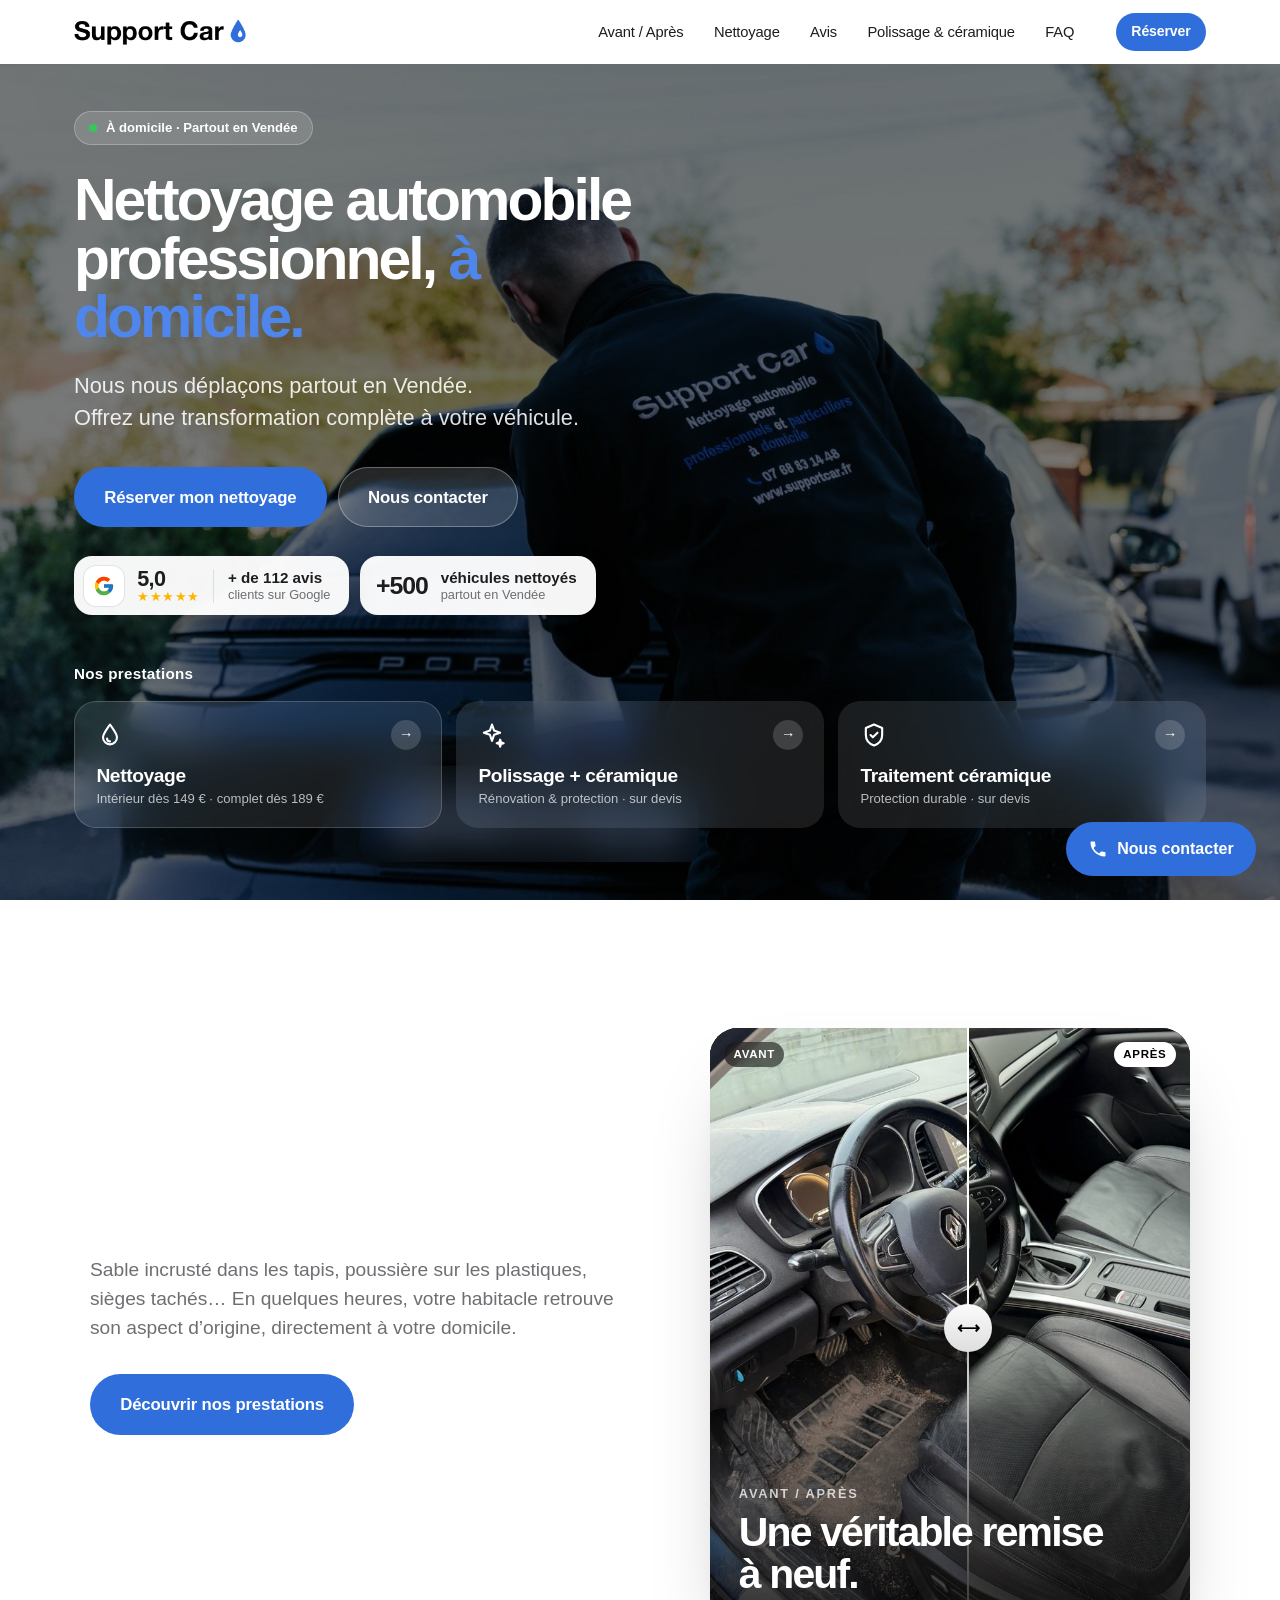
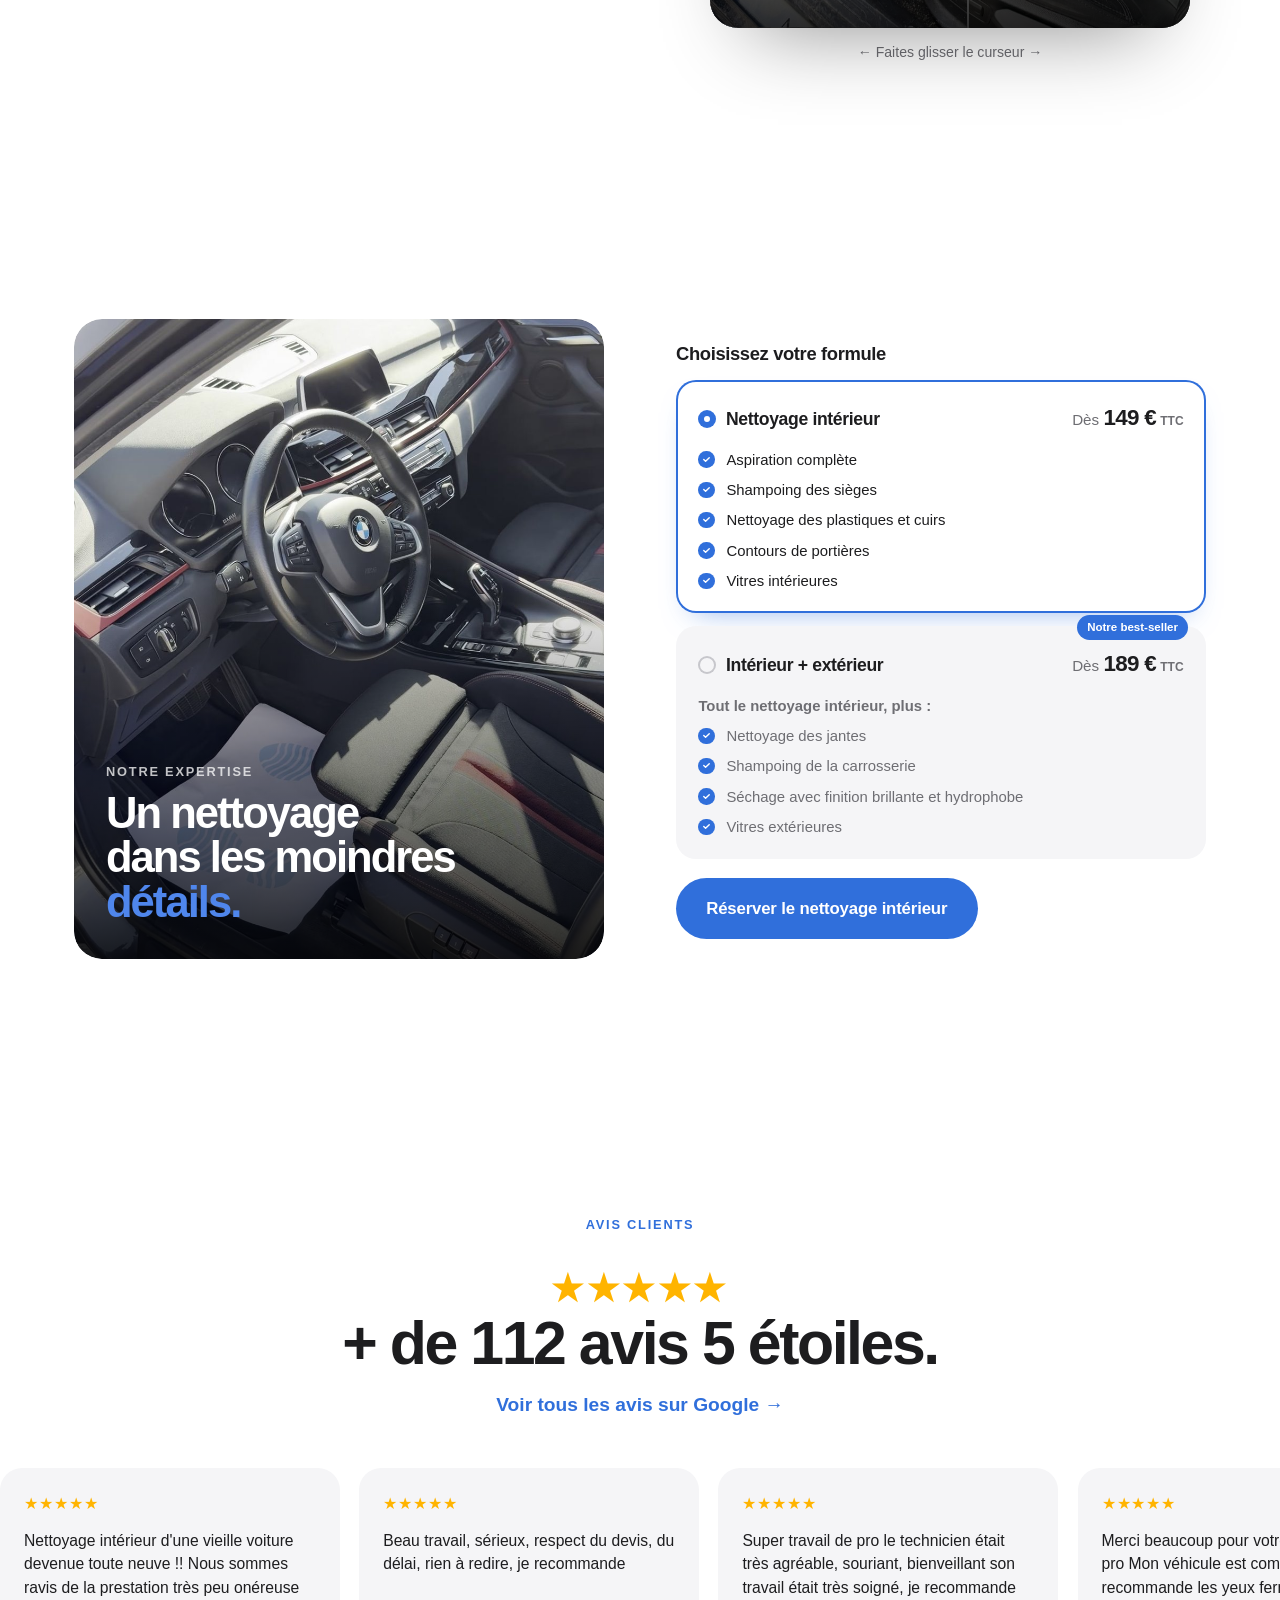
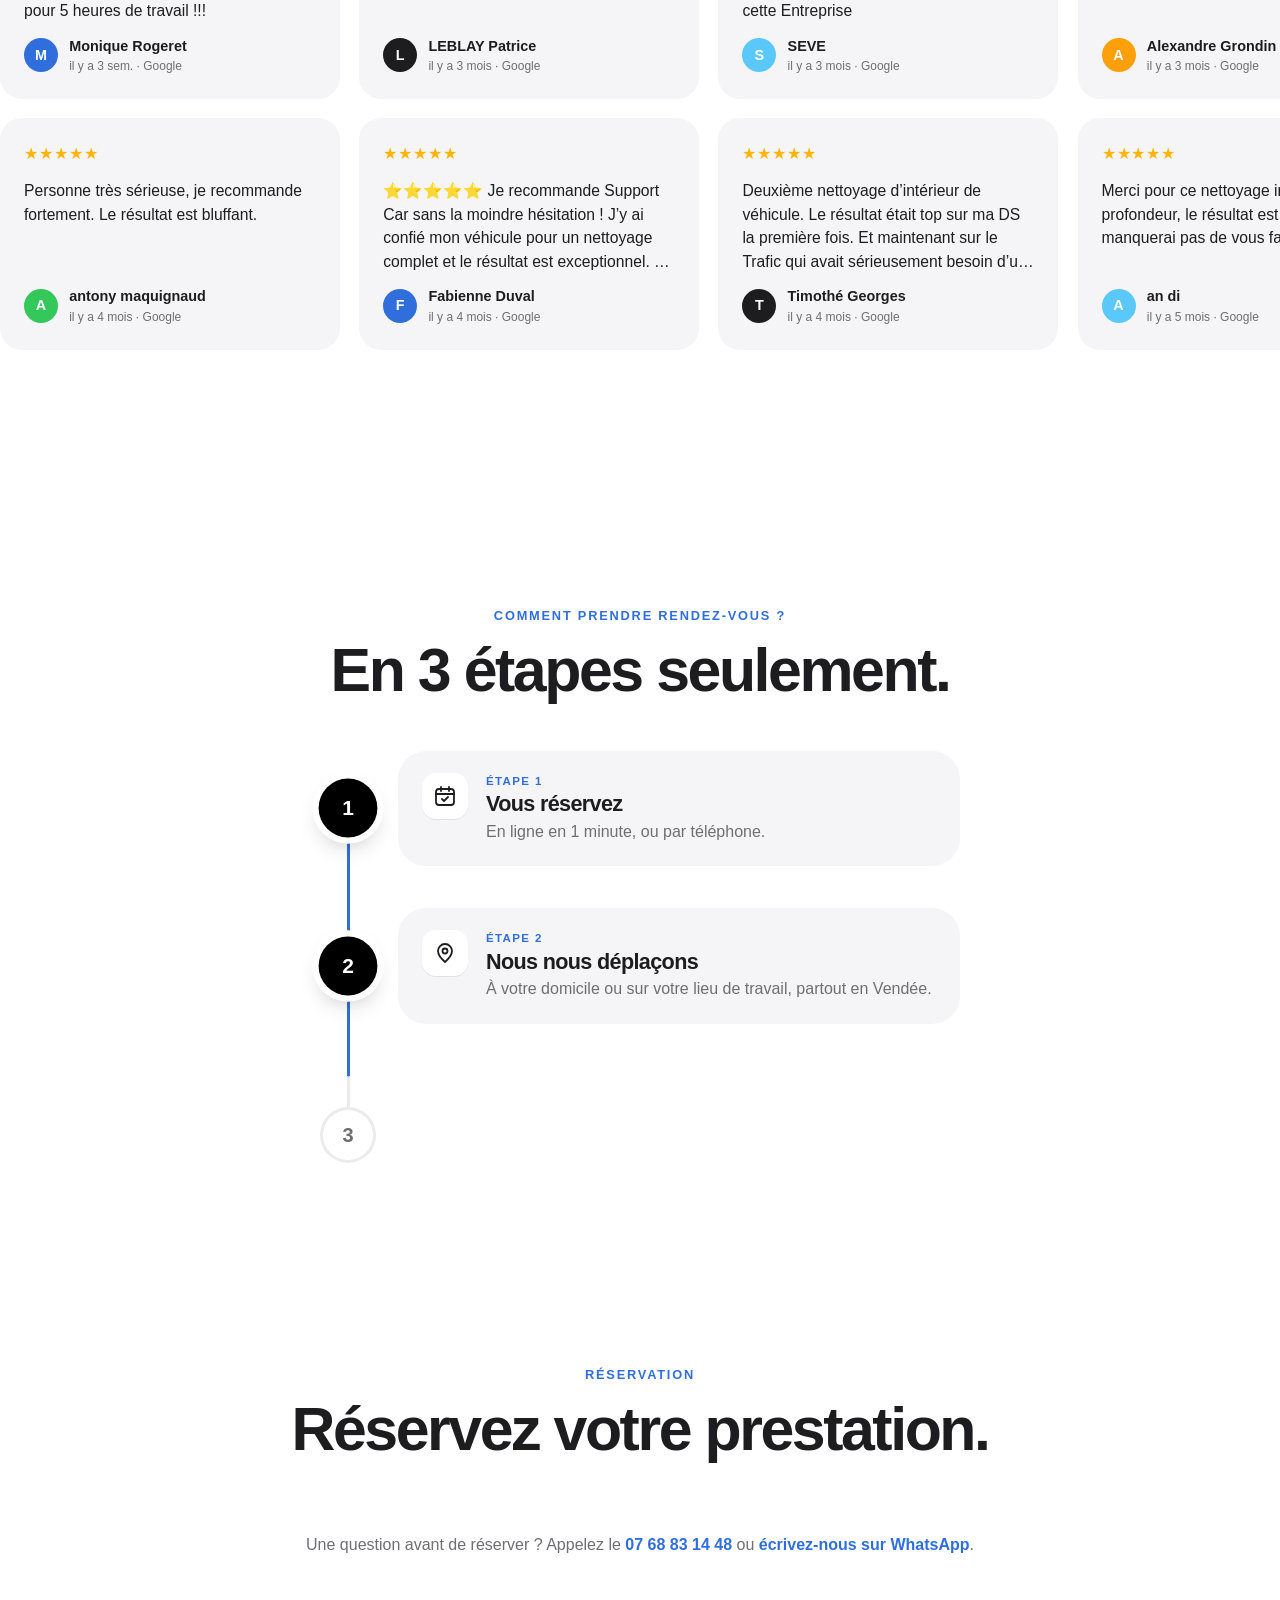
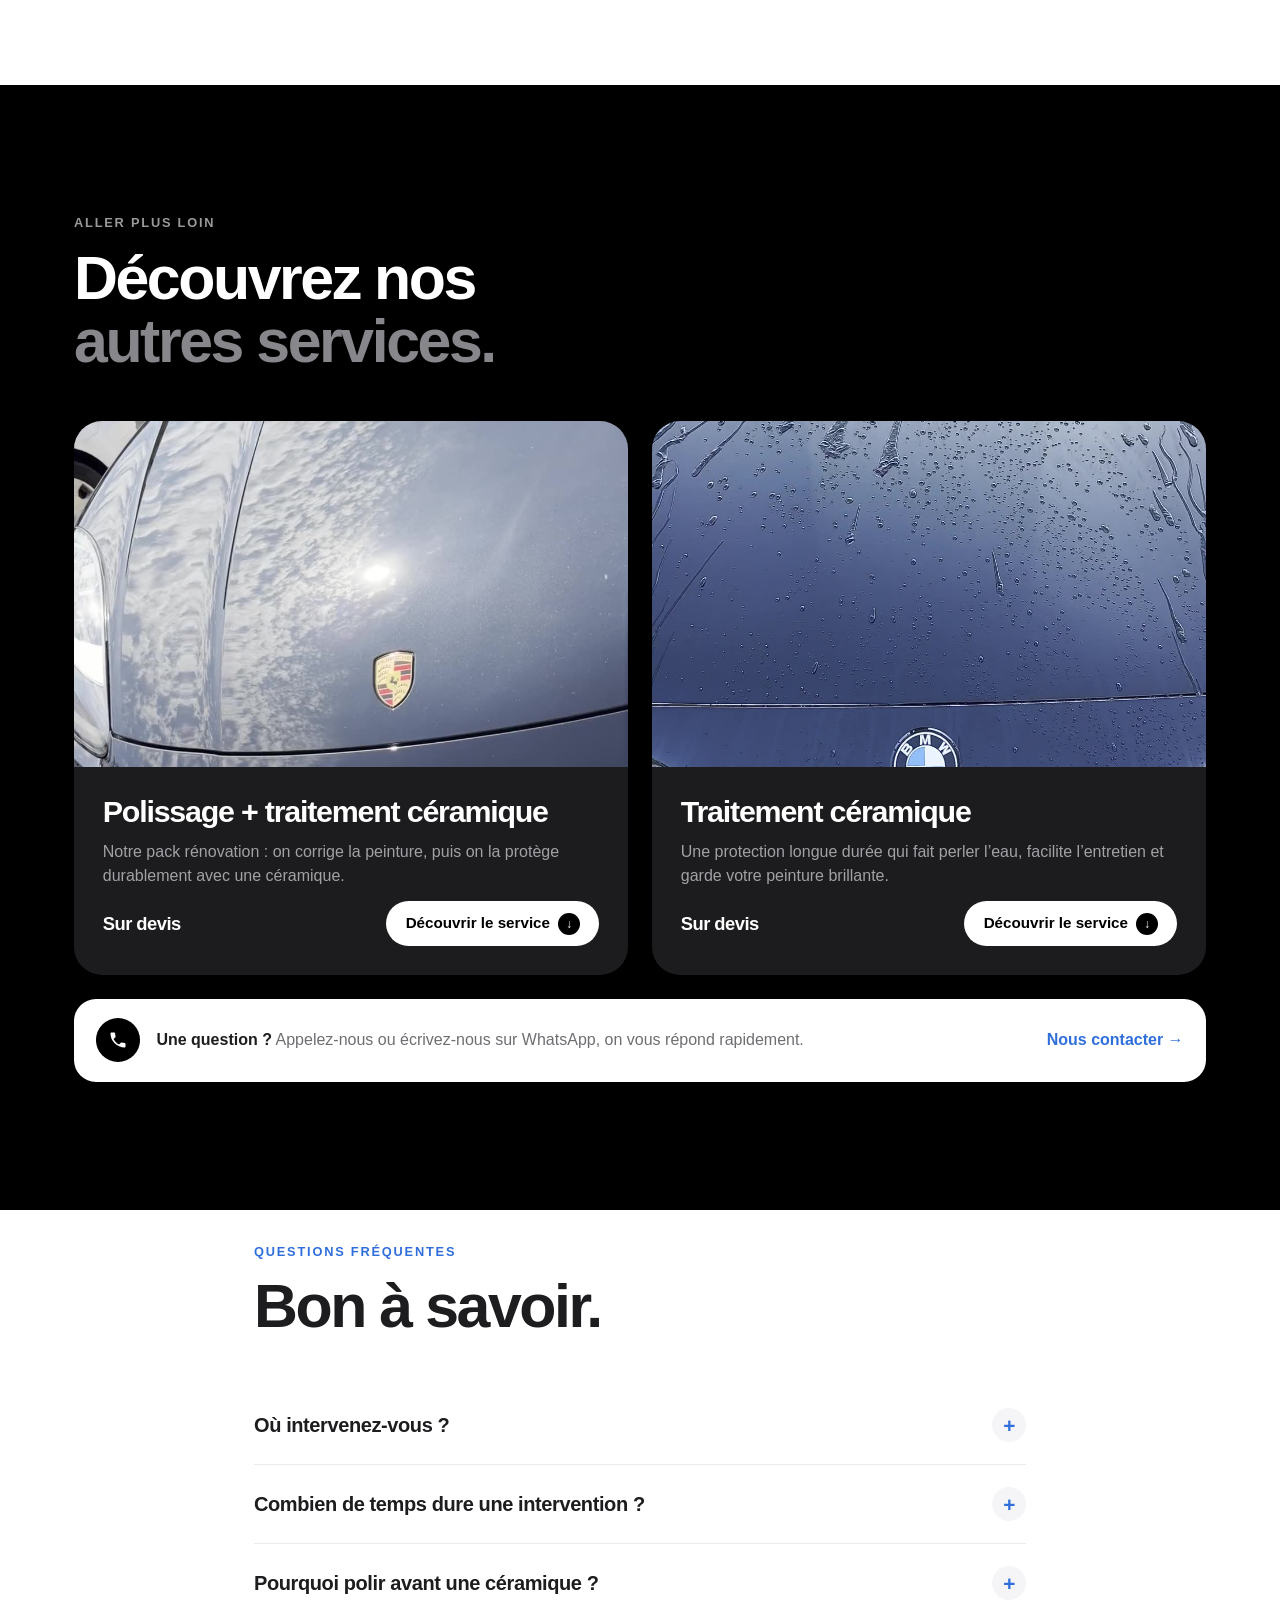
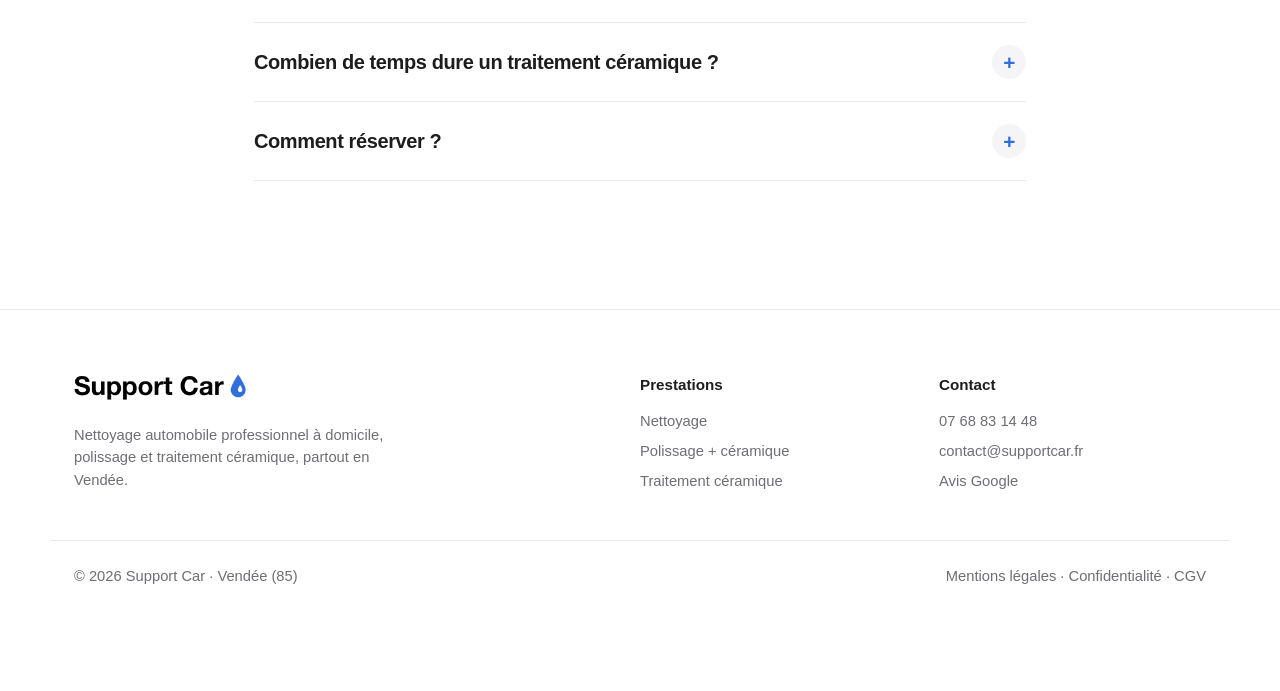
==== commit 1df2aa4b: "Accueil téléphone : photo affichée en entier au-dessus du texte Co-Authored-By: Claude Opus 5.5 <nor" ====
--- a/index.html
+++ b/index.html
@@ -14,7 +14,7 @@
 <meta property="og:url" content="https://supportcar.fr/">
 <link rel="icon" href="assets/favicon.svg" type="image/svg+xml">
 <link rel="preload" href="assets/fonts/inter-latin.woff2" as="font" type="font/woff2" crossorigin>
-<link rel="stylesheet" href="style.css?v=800ef19a5c">
+<link rel="stylesheet" href="style.css?v=2414d7b816">
 <script type="application/ld+json">
 {"@context":"https://schema.org","@type":"AutoWash","name":"Support Car","description":"Nettoyage automobile professionnel à domicile, polissage et traitement céramique en Vendée.","url":"https://supportcar.fr/","telephone":"+33768831448","email":"contact@supportcar.fr","image":"https://supportcar.fr/assets/og-image.jpg","areaServed":{"@type":"AdministrativeArea","name":"Vendée"},"priceRange":"€€","address":{"@type":"PostalAddress","addressRegion":"Vendée","addressCountry":"FR"}}
 </script>
--- a/style.css
+++ b/style.css
@@ -879,3 +879,5 @@
 .hero__media img{object-position:56% 50%}
 @media (min-width:961px){.hero__media img{object-position:12% 50%}}
 @media (max-width:960px){.hero__media img{object-position:36% 50%}.hero__media::after{background:rgba(0,0,0,.6)}}
+/* Téléphone : photo d’accueil en entier, au-dessus du texte */
+@media (max-width:960px){.hero{padding-top:0;justify-content:flex-start;min-height:0}.hero__grid{gap:1.4rem}.hero__media{position:relative;inset:auto;order:-1;width:100vw;margin-left:calc(50% - 50vw);aspect-ratio:16/10}.hero__media img{object-position:50% 50%}.hero__media::after{background:linear-gradient(to bottom,rgba(0,0,0,0) 55%,#000)}}
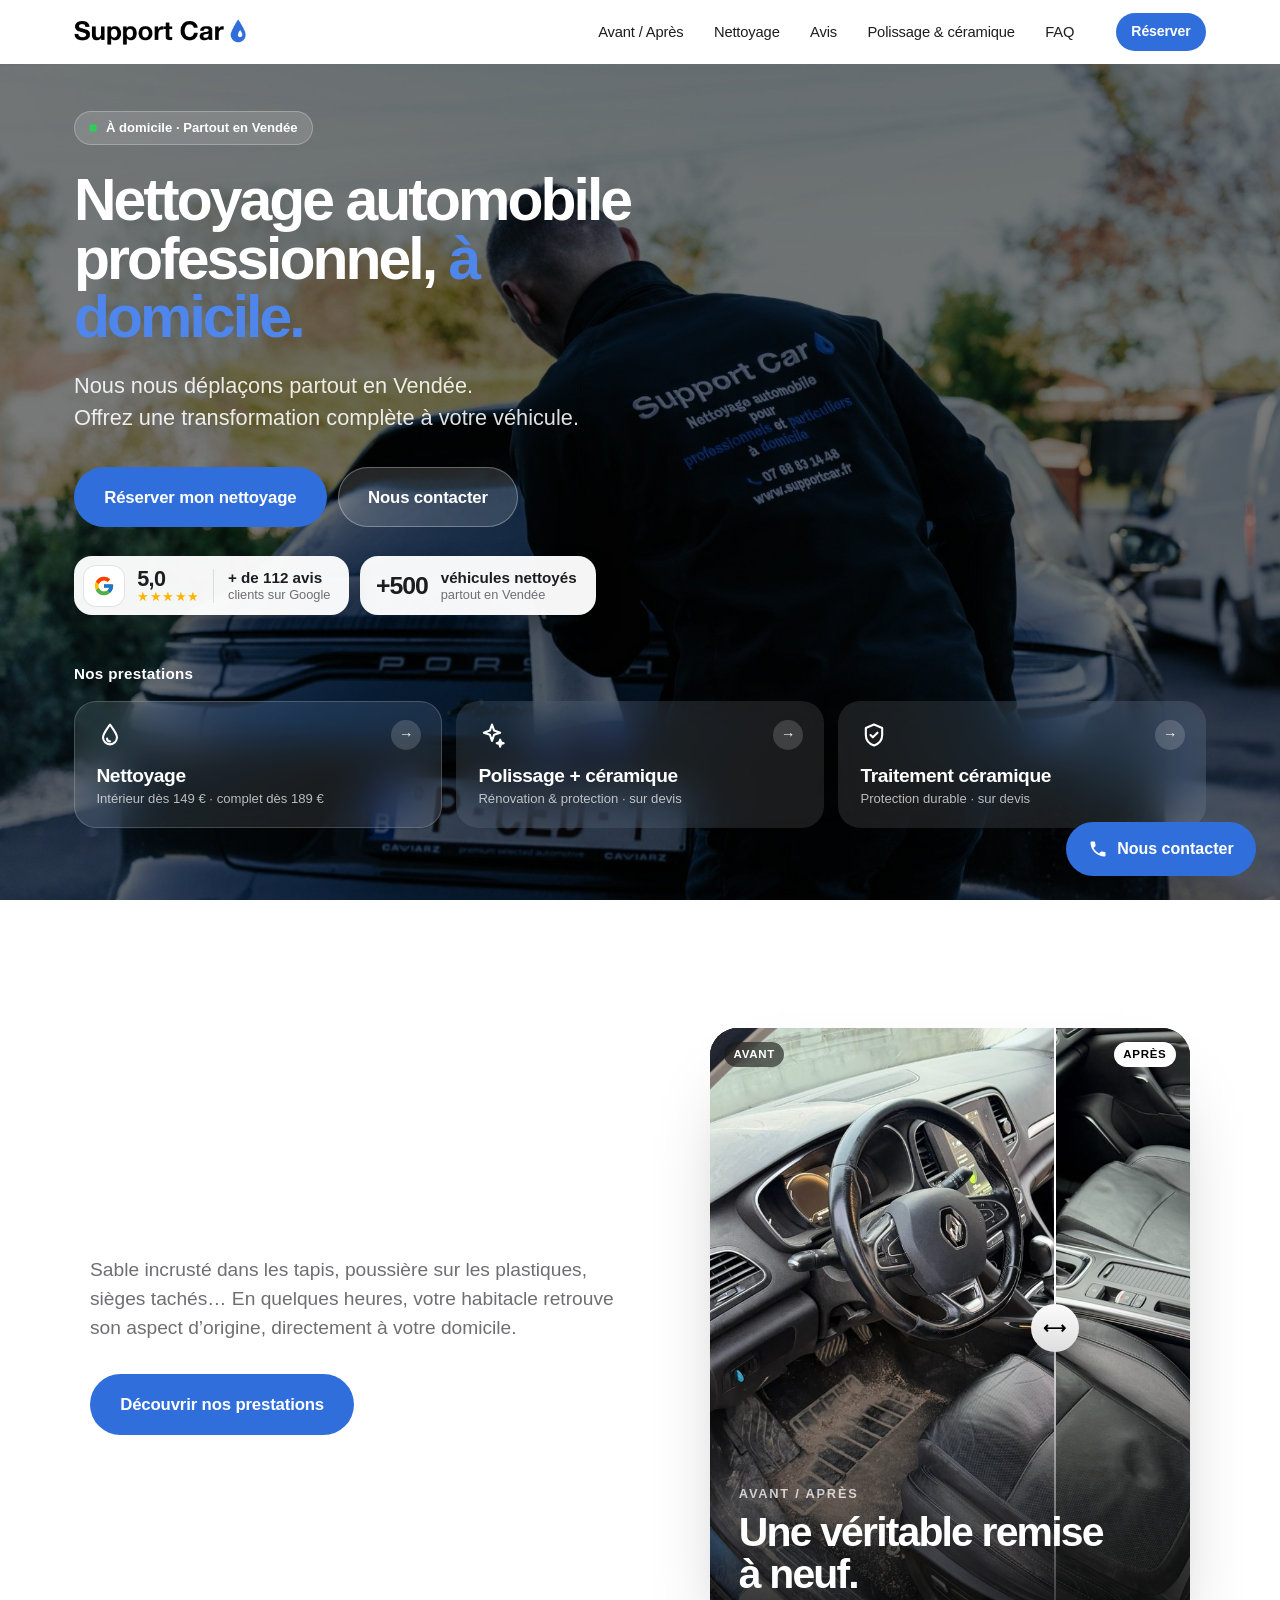
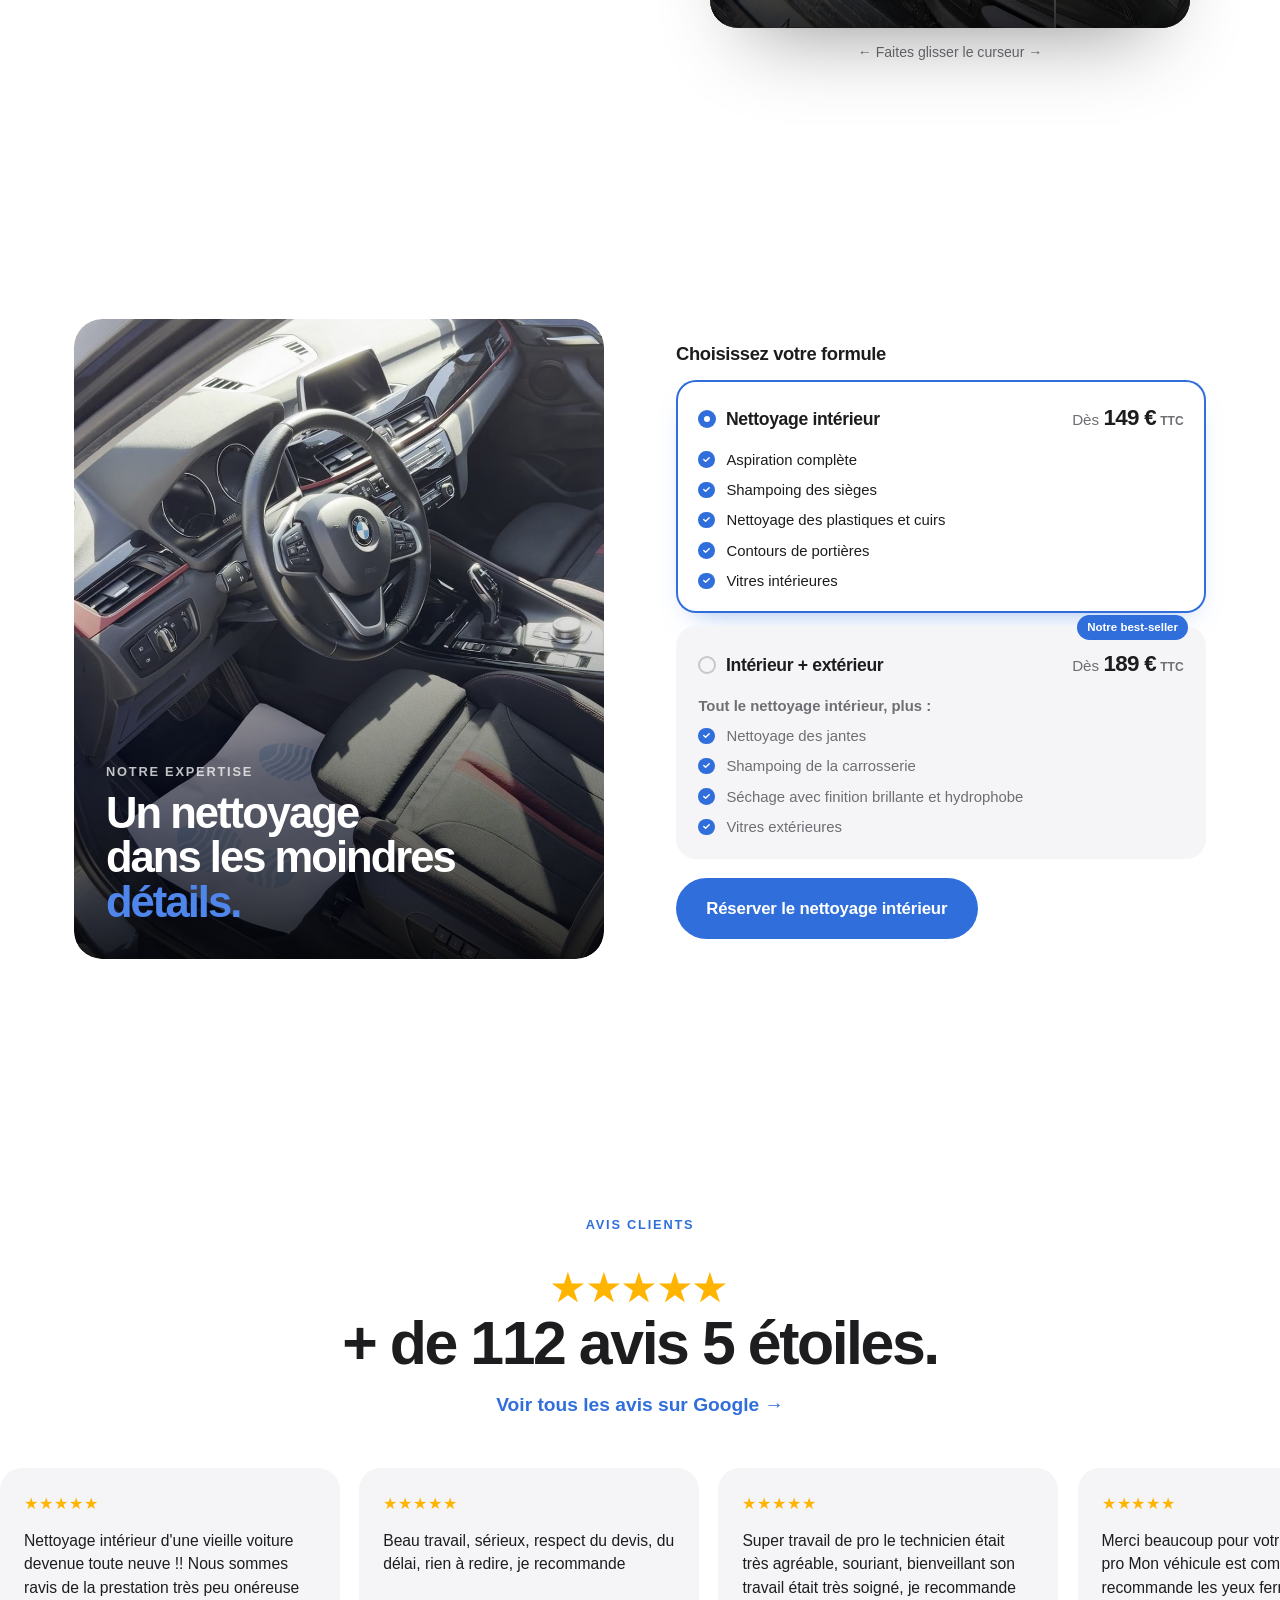
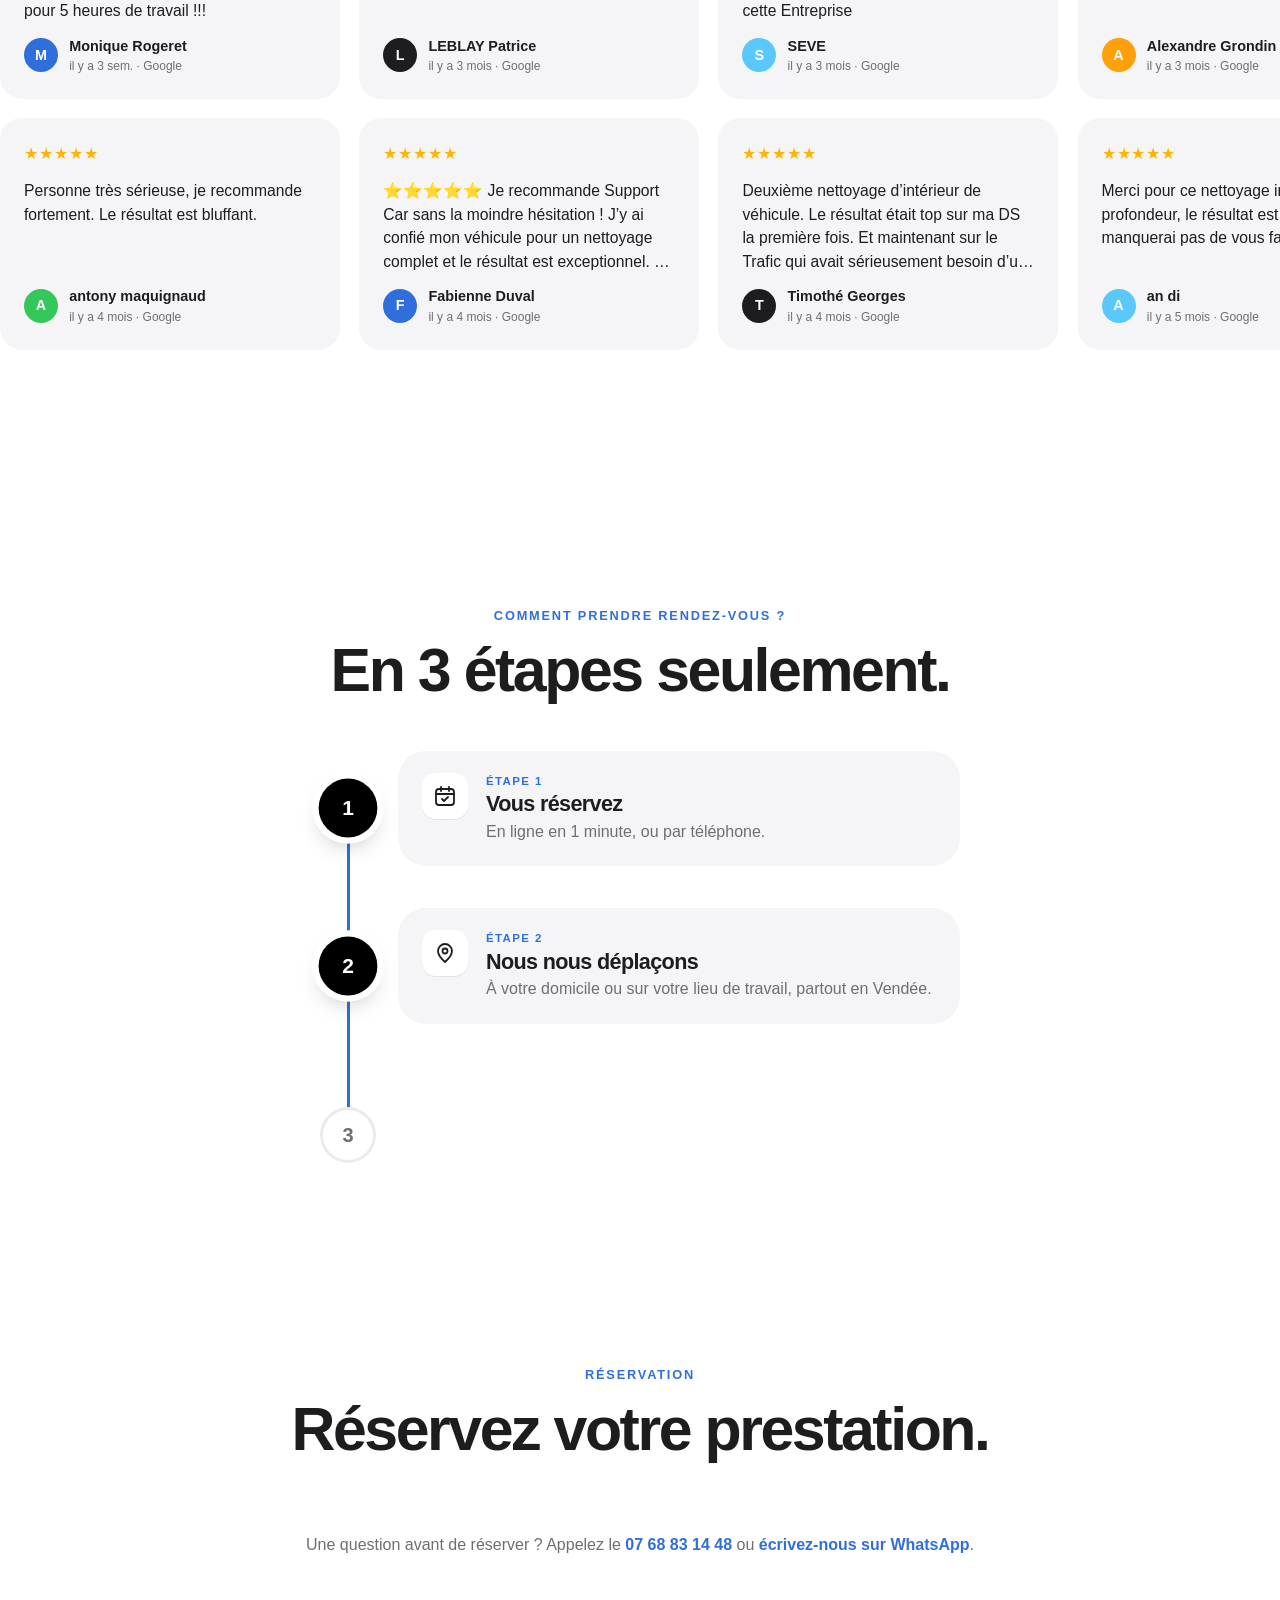
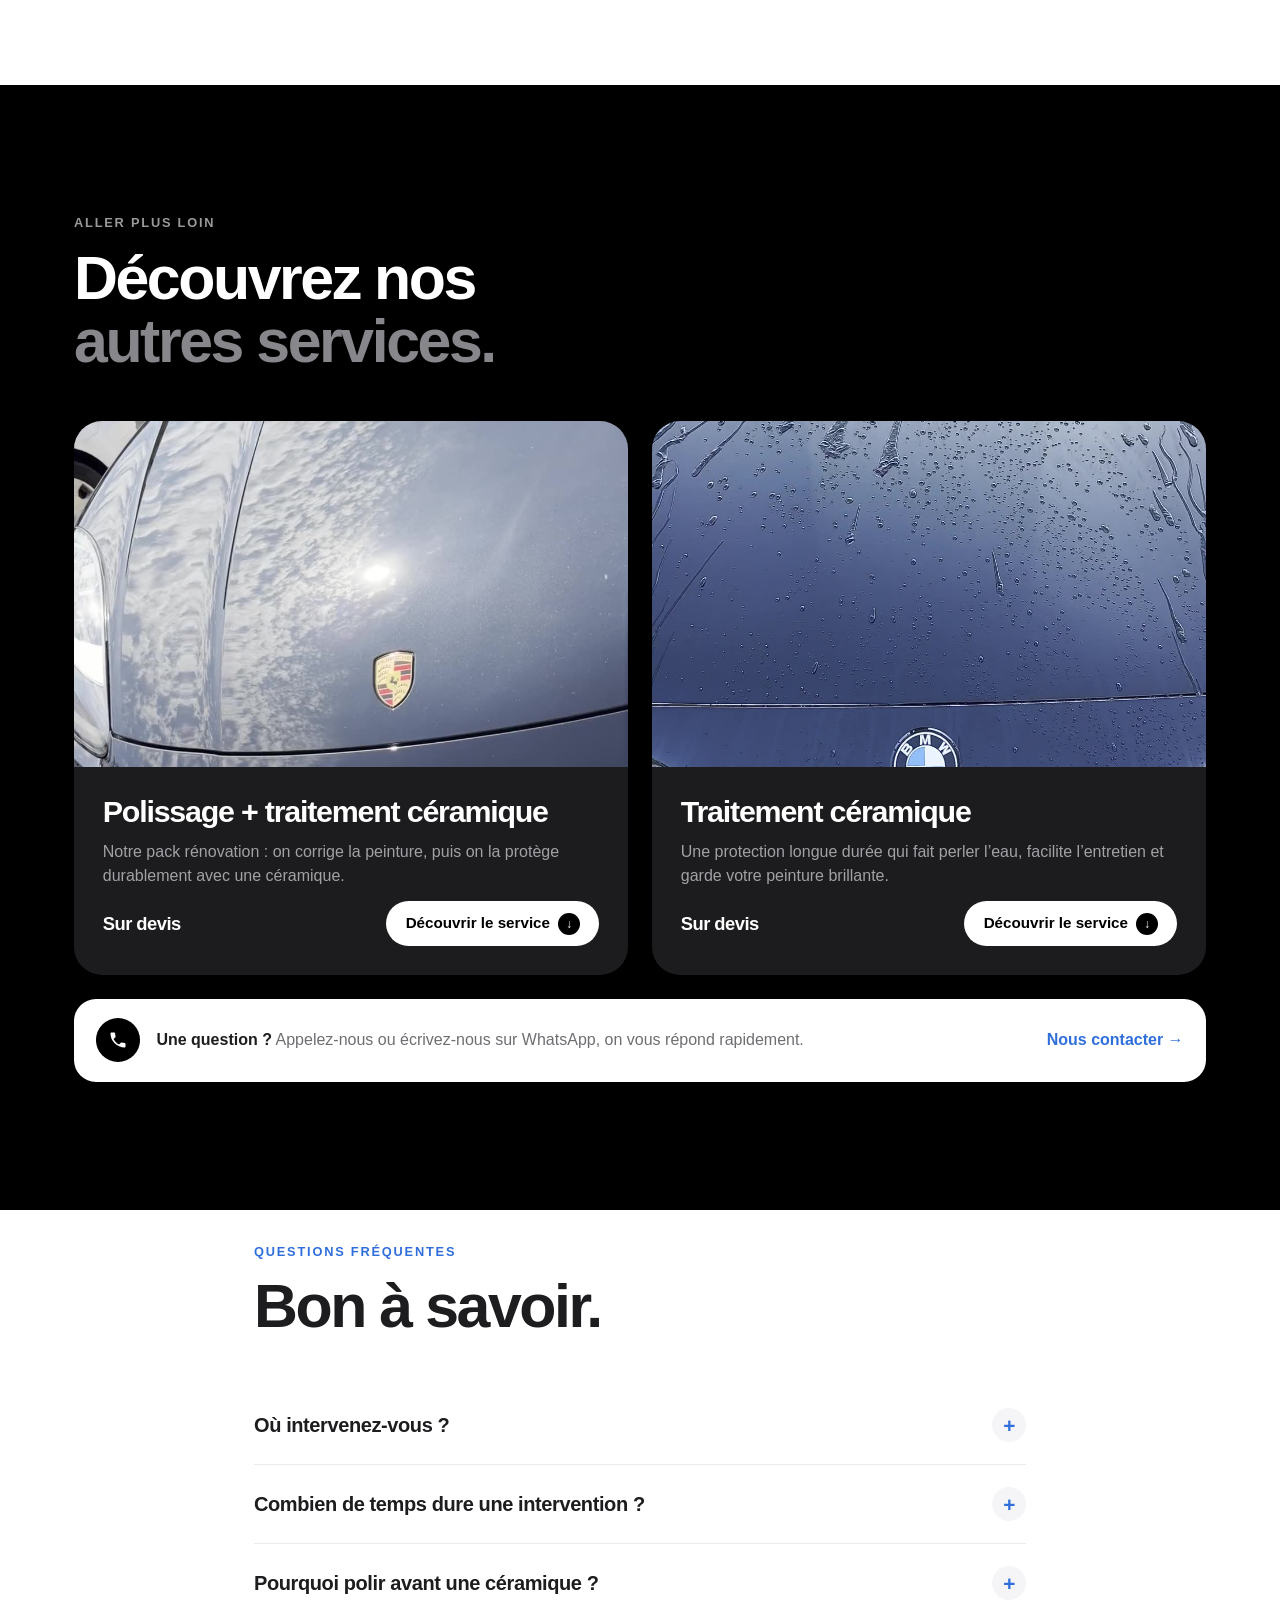
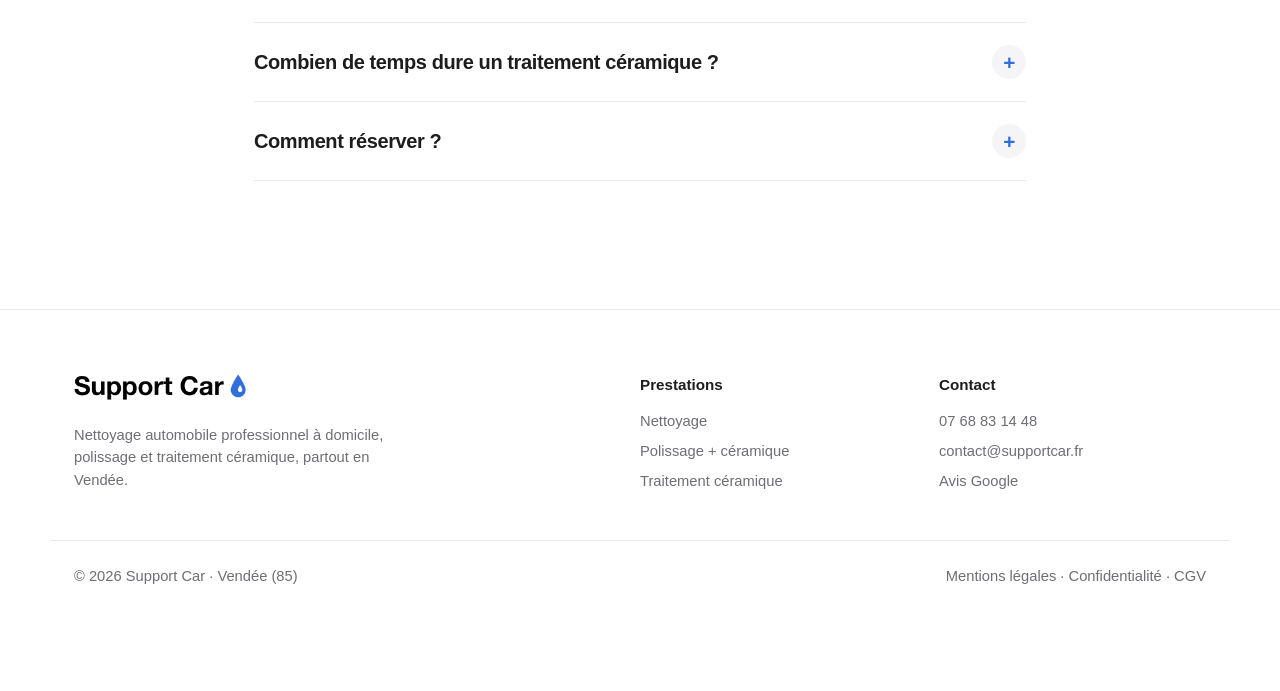
==== commit 96ea5da9: "Accueil : photo d'origine sans flou, cadrage téléphone resserré Co-Authored-By: Claude Opus 5.5 <nor" ====
--- a/index.html
+++ b/index.html
@@ -14,7 +14,7 @@
 <meta property="og:url" content="https://supportcar.fr/">
 <link rel="icon" href="assets/favicon.svg" type="image/svg+xml">
 <link rel="preload" href="assets/fonts/inter-latin.woff2" as="font" type="font/woff2" crossorigin>
-<link rel="stylesheet" href="style.css?v=2414d7b816">
+<link rel="stylesheet" href="style.css?v=403ad6aa08">
 <script type="application/ld+json">
 {"@context":"https://schema.org","@type":"AutoWash","name":"Support Car","description":"Nettoyage automobile professionnel à domicile, polissage et traitement céramique en Vendée.","url":"https://supportcar.fr/","telephone":"+33768831448","email":"contact@supportcar.fr","image":"https://supportcar.fr/assets/og-image.jpg","areaServed":{"@type":"AdministrativeArea","name":"Vendée"},"priceRange":"€€","address":{"@type":"PostalAddress","addressRegion":"Vendée","addressCountry":"FR"}}
 </script>
@@ -64,7 +64,7 @@
       </div>
     </div>
     <div class="hero__media">
-      <img src="assets/accueil-equipe.jpg" alt="Maxime, de Support Car, en train de nettoyer une Porsche à domicile" width="2000" height="1126" fetchpriority="high">
+      <img src="assets/accueil-equipe.jpg?v=2" alt="Maxime, de Support Car, en train de nettoyer une Porsche à domicile" width="2000" height="1126" fetchpriority="high">
     </div>
   </div>
   <div class="wrap hero__services hero__services--a v vA">
--- a/style.css
+++ b/style.css
@@ -881,3 +881,4 @@
 @media (max-width:960px){.hero__media img{object-position:36% 50%}.hero__media::after{background:rgba(0,0,0,.6)}}
 /* Téléphone : photo d’accueil en entier, au-dessus du texte */
 @media (max-width:960px){.hero{padding-top:0;justify-content:flex-start;min-height:0}.hero__grid{gap:1.4rem}.hero__media{position:relative;inset:auto;order:-1;width:100vw;margin-left:calc(50% - 50vw);aspect-ratio:16/10}.hero__media img{object-position:50% 50%}.hero__media::after{background:linear-gradient(to bottom,rgba(0,0,0,0) 55%,#000)}}
+@media (max-width:960px){.hero__media{aspect-ratio:4/3}.hero__media img{object-position:30% 50%}}
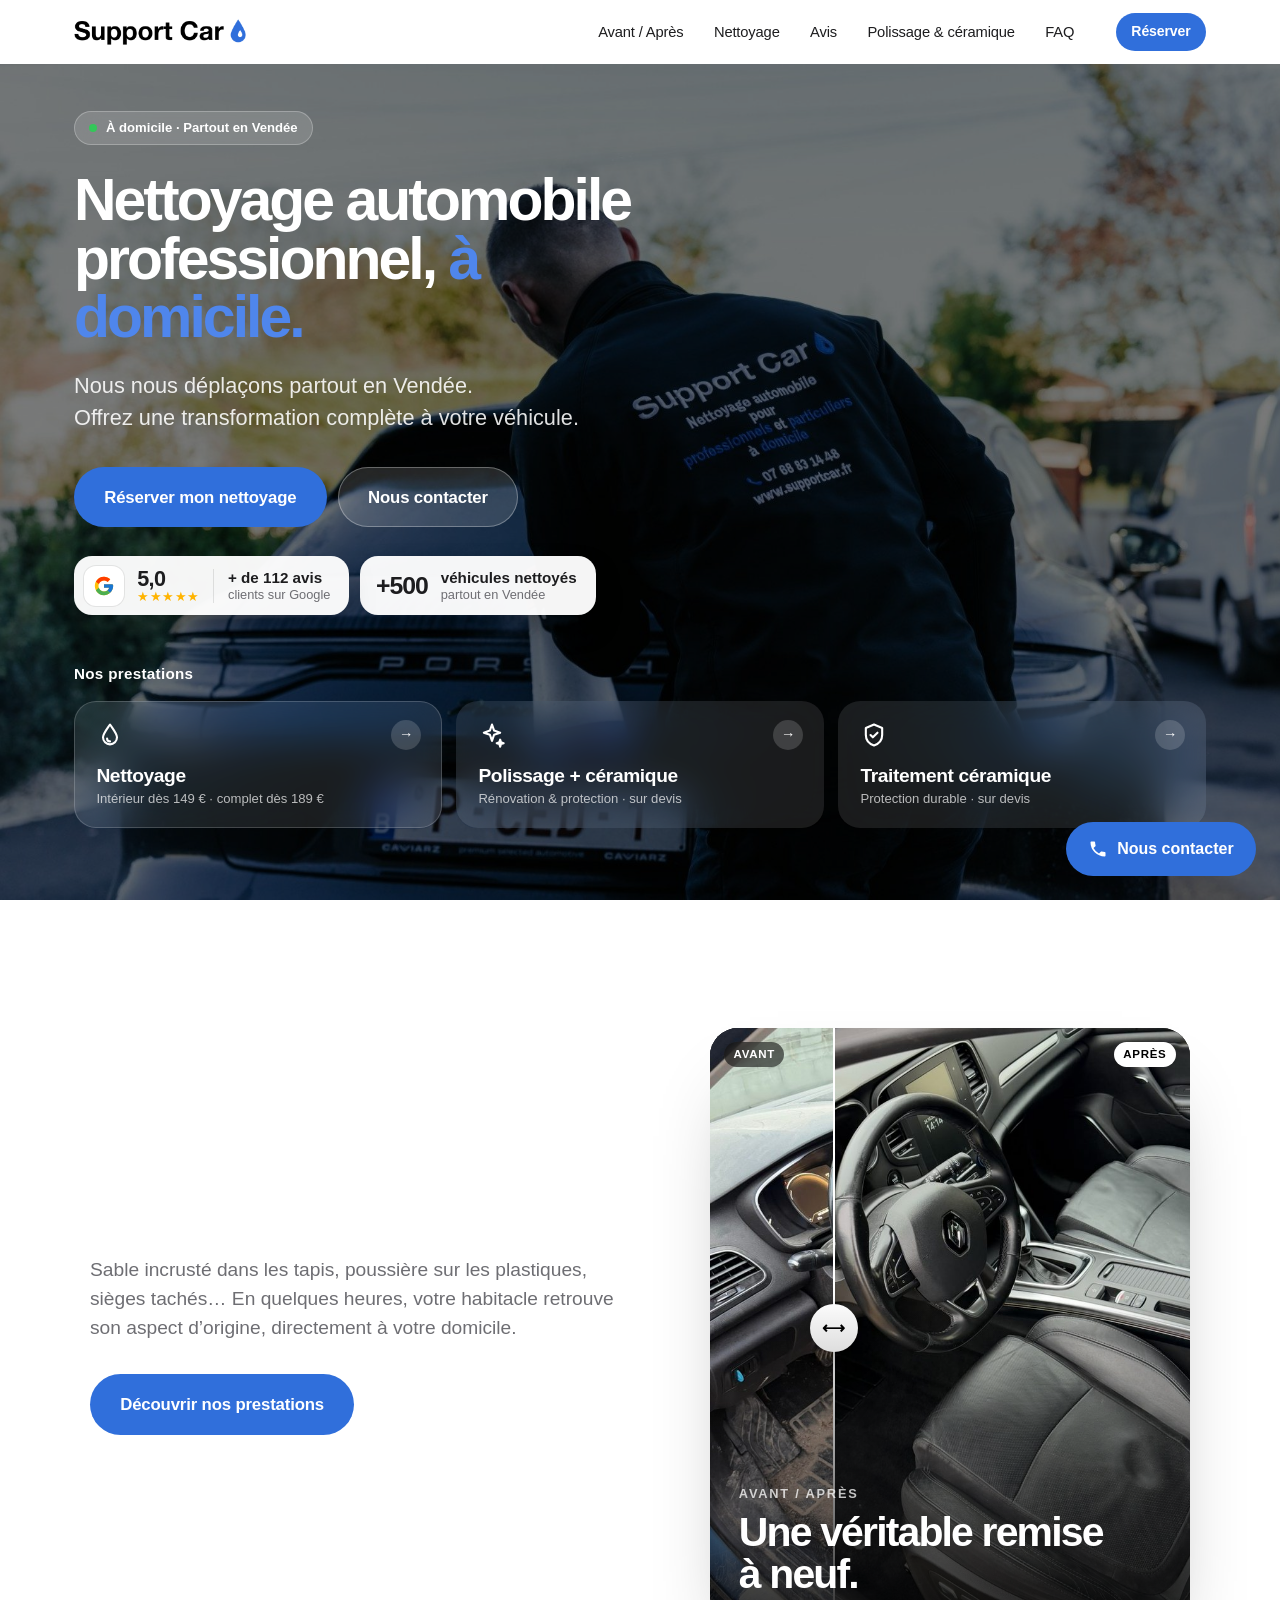
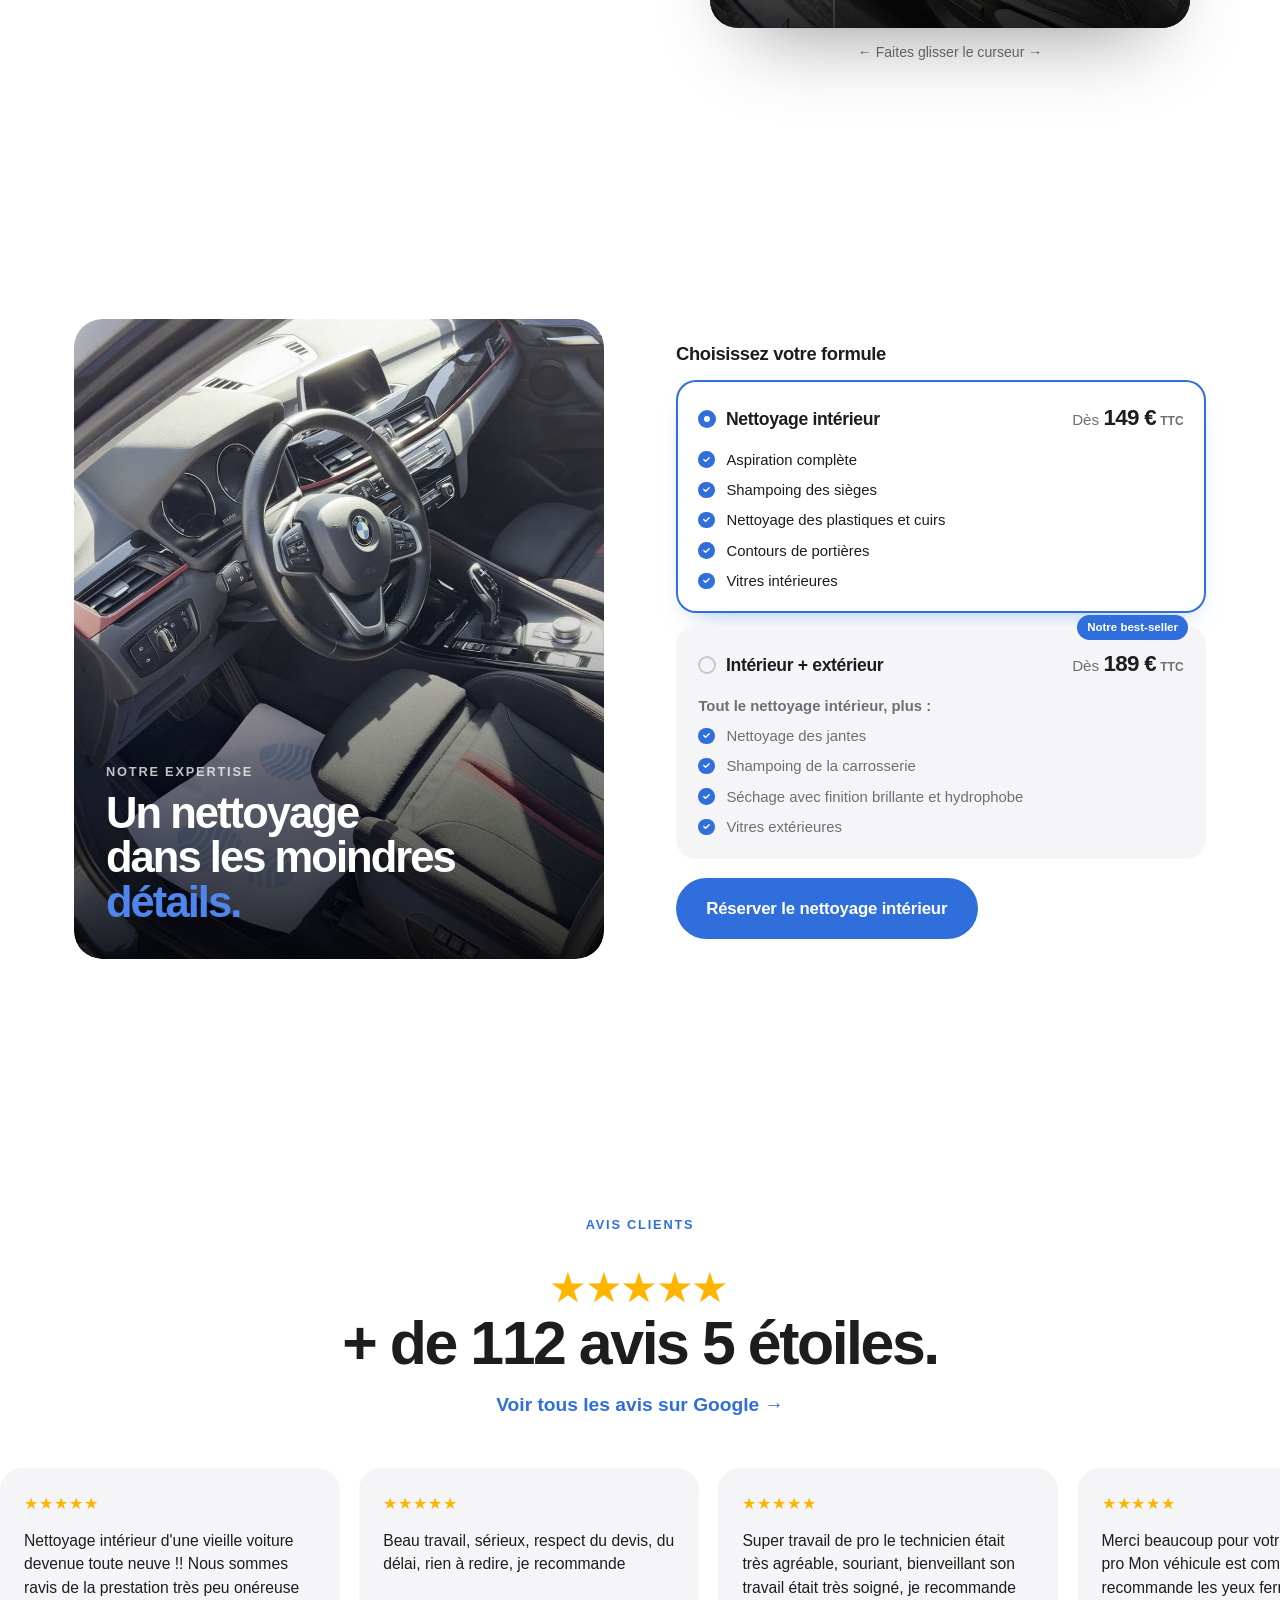
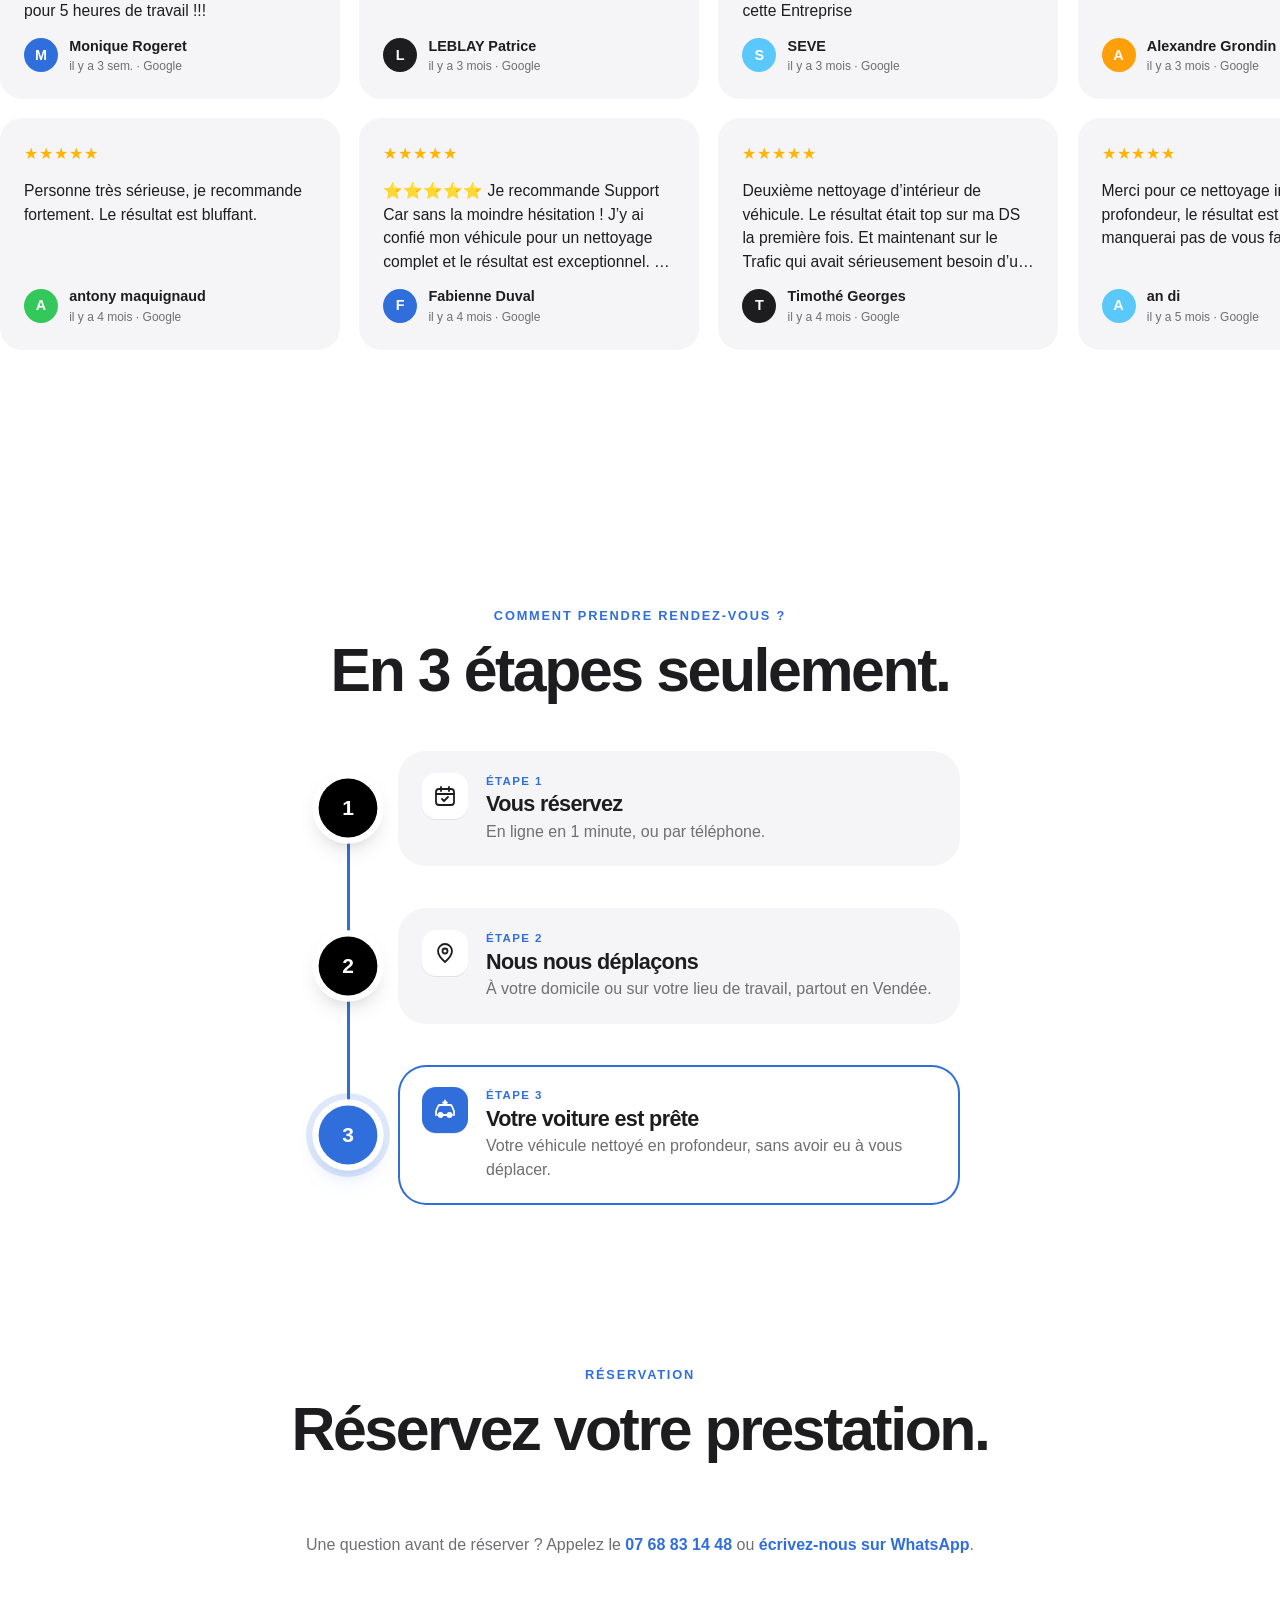
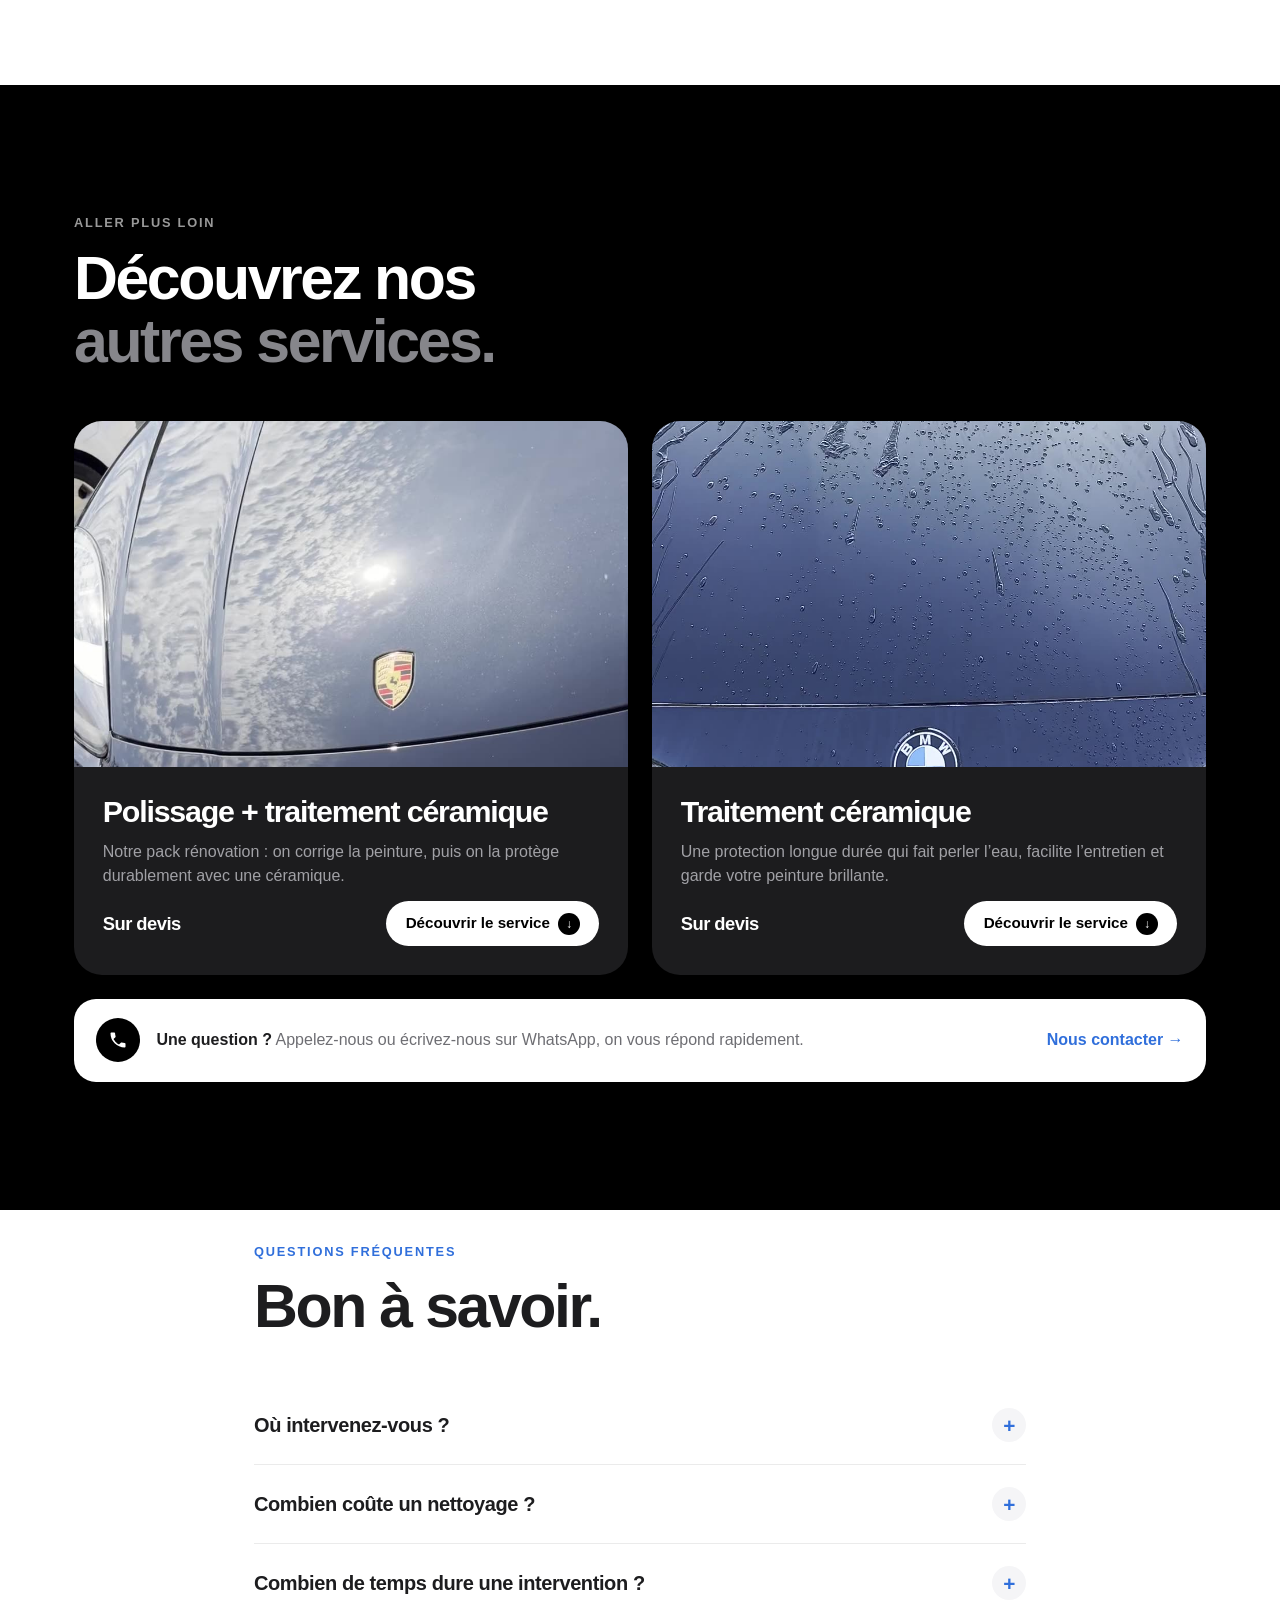
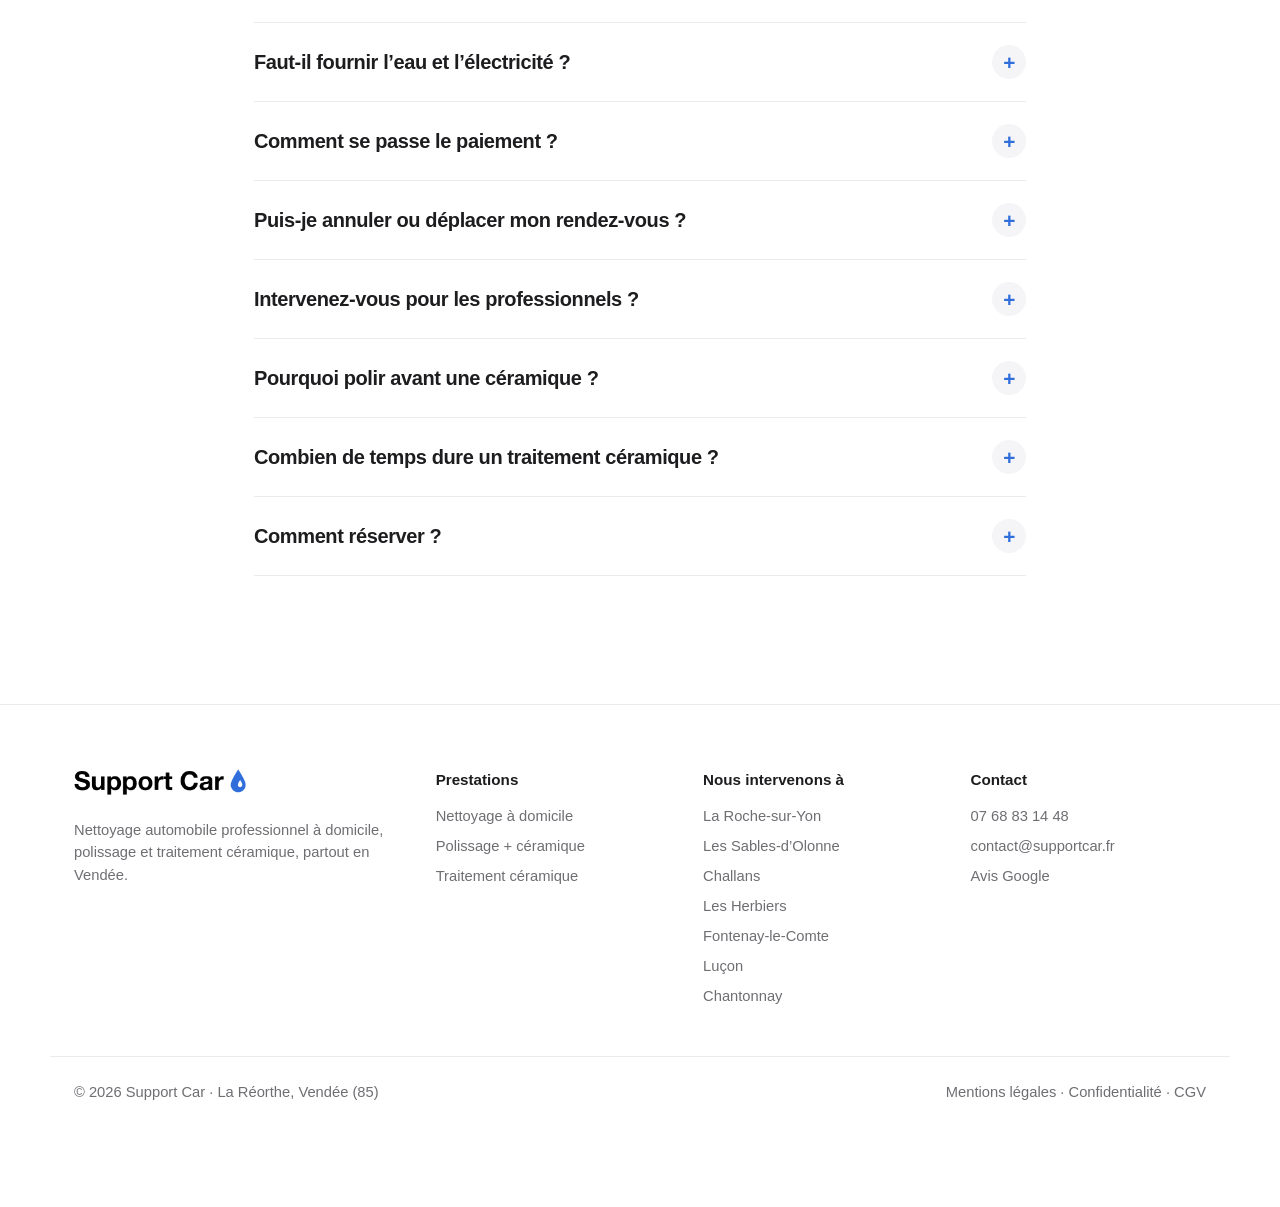
==== commit 961d72b3: "SEO : pages villes et services, FAQ enrichie, données structurées, sitemap - 7 pages « nettoyage voi" ====
--- a/index.html
+++ b/index.html
@@ -3,20 +3,23 @@
 <head>
 <meta charset="utf-8">
 <meta name="viewport" content="width=device-width, initial-scale=1, viewport-fit=cover">
-<title>Support Car — Nettoyage automobile à domicile en Vendée · Polissage &amp; céramique</title>
-<meta name="description" content="Nettoyage automobile professionnel à domicile, partout en Vendée, et services d’esthétique automobile : polissage et traitement céramique. Plus de 500 véhicules nettoyés, plus de 112 avis 5 étoiles sur Google. Dès 149 € TTC.">
+<title>Nettoyage voiture à domicile en Vendée dès 149 € | Support Car</title>
+<meta name="description" content="Nettoyage auto intérieur et extérieur à domicile partout en Vendée (85), dès 149 € TTC. Déplacement offert, paiement sur place. Polissage et céramique sur devis. Noté 5,0/5 sur Google.">
 <meta name="theme-color" content="#ffffff">
 <link rel="canonical" href="https://supportcar.fr/">
 <meta property="og:type" content="website">
+<meta property="og:locale" content="fr_FR">
+<meta property="og:site_name" content="Support Car">
 <meta property="og:title" content="Support Car — Nettoyage automobile à domicile en Vendée">
 <meta property="og:description" content="Nous nous déplaçons partout en Vendée. Offrez une transformation complète à votre véhicule. + de 112 avis 5 étoiles.">
 <meta property="og:image" content="https://supportcar.fr/assets/og-image.jpg">
 <meta property="og:url" content="https://supportcar.fr/">
 <link rel="icon" href="assets/favicon.svg" type="image/svg+xml">
 <link rel="preload" href="assets/fonts/inter-latin.woff2" as="font" type="font/woff2" crossorigin>
-<link rel="stylesheet" href="style.css?v=403ad6aa08">
+<link rel="preload" as="image" href="assets/accueil-equipe.jpg?v=2" imagesrcset="assets/accueil-equipe-900.jpg 900w, assets/accueil-equipe.jpg?v=2 2000w" imagesizes="100vw" fetchpriority="high">
+<link rel="stylesheet" href="style.css?v=948685f7ab">
 <script type="application/ld+json">
-{"@context":"https://schema.org","@type":"AutoWash","name":"Support Car","description":"Nettoyage automobile professionnel à domicile, polissage et traitement céramique en Vendée.","url":"https://supportcar.fr/","telephone":"+33768831448","email":"contact@supportcar.fr","image":"https://supportcar.fr/assets/og-image.jpg","areaServed":{"@type":"AdministrativeArea","name":"Vendée"},"priceRange":"€€","address":{"@type":"PostalAddress","addressRegion":"Vendée","addressCountry":"FR"}}
+{"@context":"https://schema.org","@graph":[{"@type":"AutoWash","@id":"https://supportcar.fr/#business","name":"Support Car","url":"https://supportcar.fr/","description":"Nettoyage automobile professionnel à domicile, polissage et traitement céramique partout en Vendée.","telephone":"+33768831448","email":"contact@supportcar.fr","image":["https://supportcar.fr/assets/accueil-equipe.jpg","https://supportcar.fr/assets/og-image.jpg"],"logo":"https://supportcar.fr/assets/logo-noir.png","priceRange":"€€","currenciesAccepted":"EUR","paymentAccepted":"Carte bancaire, virement","address":{"@type":"PostalAddress","addressLocality":"La Réorthe","postalCode":"85210","addressRegion":"Vendée","addressCountry":"FR"},"areaServed":[{"@type":"AdministrativeArea","name":"Vendée"},{"@type":"City","name":"La Roche-sur-Yon"},{"@type":"City","name":"Les Sables-d’Olonne"},{"@type":"City","name":"Challans"},{"@type":"City","name":"Les Herbiers"},{"@type":"City","name":"Fontenay-le-Comte"},{"@type":"City","name":"Luçon"},{"@type":"City","name":"Chantonnay"}],"founder":{"@type":"Person","name":"Maxime Beauprez"},"sameAs":["https://maps.app.goo.gl/cyR9oR5rDXhx6zer9"],"hasOfferCatalog":{"@type":"OfferCatalog","name":"Prestations Support Car","itemListElement":[{"@type":"Offer","name":"Nettoyage intérieur à domicile","priceCurrency":"EUR","price":"149","priceSpecification":{"@type":"PriceSpecification","minPrice":"149","priceCurrency":"EUR"},"itemOffered":{"@type":"Service","name":"Nettoyage intérieur"}},{"@type":"Offer","name":"Nettoyage intérieur + extérieur à domicile","priceCurrency":"EUR","price":"189","priceSpecification":{"@type":"PriceSpecification","minPrice":"189","priceCurrency":"EUR"},"itemOffered":{"@type":"Service","name":"Nettoyage intérieur + extérieur"}},{"@type":"Offer","name":"Polissage + traitement céramique","url":"https://supportcar.fr/polissage-voiture-vendee/","itemOffered":{"@type":"Service","name":"Polissage + traitement céramique"}},{"@type":"Offer","name":"Traitement céramique","url":"https://supportcar.fr/traitement-ceramique-vendee/","itemOffered":{"@type":"Service","name":"Traitement céramique"}}]}},{"@type":"WebSite","@id":"https://supportcar.fr/#website","name":"Support Car","url":"https://supportcar.fr/","inLanguage":"fr-FR","publisher":{"@id":"https://supportcar.fr/#business"}},{"@type":"FAQPage","mainEntity":[{"@type":"Question","name":"Où intervenez-vous ?","acceptedAnswer":{"@type":"Answer","text":"Toutes nos prestations sont réalisées à domicile, partout en Vendée (85) : chez vous, au travail ou là où se trouve votre véhicule. Le déplacement est offert. Nous intervenons notamment à La Roche-sur-Yon, aux Sables-d’Olonne, à Challans, aux Herbiers, à Fontenay-le-Comte, à Luçon et à Chantonnay."}},{"@type":"Question","name":"Combien coûte un nettoyage ?","acceptedAnswer":{"@type":"Answer","text":"Le nettoyage intérieur est à partir de 149 € TTC et le nettoyage intérieur + extérieur à partir de 189 € TTC. Le prix définitif dépend de la taille et de l’état du véhicule ; il vous est confirmé avant l’intervention. Le polissage et le traitement céramique sont sur devis gratuit."}},{"@type":"Question","name":"Combien de temps dure une intervention ?","acceptedAnswer":{"@type":"Answer","text":"De quelques heures pour un nettoyage à une ou plusieurs journées pour un polissage suivi d’un traitement céramique. La durée exacte vous est indiquée à la réservation."}},{"@type":"Question","name":"Faut-il fournir l’eau et l’électricité ?","acceptedAnswer":{"@type":"Answer","text":"Oui, nous avons besoin d’un accès à l’eau et d’une prise électrique à proximité du véhicule. Si ce n’est pas possible chez vous, appelez-nous avant de réserver pour voir ensemble ce qui est faisable."}},{"@type":"Question","name":"Comment se passe le paiement ?","acceptedAnswer":{"@type":"Answer","text":"Aucun paiement en ligne : vous réglez sur place, après la prestation, par carte bancaire ou par virement. Aucun acompte n’est demandé."}},{"@type":"Question","name":"Puis-je annuler ou déplacer mon rendez-vous ?","acceptedAnswer":{"@type":"Answer","text":"Oui, sans frais, jusqu’à 24 heures avant l’intervention."}},{"@type":"Question","name":"Intervenez-vous pour les professionnels ?","acceptedAnswer":{"@type":"Answer","text":"Oui : particuliers et professionnels (véhicules de société, voitures de fonction, utilitaires). Appelez-nous au 07 68 83 14 48 pour un tarif adapté."}},{"@type":"Question","name":"Pourquoi polir avant une céramique ?","acceptedAnswer":{"@type":"Answer","text":"La céramique protège mais ne corrige pas : elle fige l’état de la peinture. Un polissage préalable supprime rayures et hologrammes pour que la protection scelle une carrosserie parfaite."}},{"@type":"Question","name":"Combien de temps dure un traitement céramique ?","acceptedAnswer":{"@type":"Answer","text":"Plusieurs années selon le produit choisi et l’entretien. Nous vous remettons nos conseils pour en profiter au maximum."}},{"@type":"Question","name":"Comment réserver ?","acceptedAnswer":{"@type":"Answer","text":"En ligne via le module de réservation, par téléphone au 07 68 83 14 48 ou sur WhatsApp."}}]}]}
 </script>
 </head>
 <body>
@@ -64,7 +67,7 @@
       </div>
     </div>
     <div class="hero__media">
-      <img src="assets/accueil-equipe.jpg?v=2" alt="Maxime, de Support Car, en train de nettoyer une Porsche à domicile" width="2000" height="1126" fetchpriority="high">
+      <img src="assets/accueil-equipe.jpg?v=2" srcset="assets/accueil-equipe-900.jpg 900w, assets/accueil-equipe.jpg?v=2 2000w" sizes="100vw" alt="Maxime, de Support Car, en train de nettoyer une Porsche à domicile" width="2000" height="1126" fetchpriority="high">
     </div>
   </div>
   <div class="wrap hero__services hero__services--a v vA">
@@ -83,8 +86,8 @@
     <div class="res">
       <div class="res__media">
         <div class="ba rv" data-ba>
-          <img class="ba__img" src="assets/apres-3.jpg" alt="Après" loading="lazy">
-          <div class="ba__before"><img class="ba__img" src="assets/avant-3.jpg" alt="Avant" loading="lazy"></div>
+          <img class="ba__img" src="assets/apres-3.jpg" alt="Le même intérieur après le nettoyage à domicile Support Car" loading="lazy">
+          <div class="ba__before"><img class="ba__img" src="assets/avant-3.jpg" alt="Intérieur de voiture avant le nettoyage Support Car" loading="lazy"></div>
           <span class="ba__tag">Avant</span><span class="ba__tag ba__tag--r">Après</span>
           <div class="ba__handle"><span>⟷</span></div>
           <div class="ba__shade" aria-hidden="true"></div>
@@ -207,6 +210,7 @@
             <div class="ben"><span class="ben__ico">🧽</span><div><b>Entretien facilité</b><small>Des lavages plus rapides et plus simples.</small></div></div>
             </div>
             <button type="button" class="btn btn--blue svc__quote" data-quote="polissage-ceramique">Demander un devis</button>
+            <a class="link svc__page" href="/polissage-voiture-vendee/">Tout savoir sur le polissage →</a>
           </div>
         </div>
       </article>
@@ -228,6 +232,7 @@
             <div class="ben"><span class="ben__ico">📈</span><div><b>Valeur préservée</b><small>Un véhicule mieux présenté à la revente.</small></div></div>
             </div>
             <button type="button" class="btn btn--blue svc__quote" data-quote="ceramique">Demander un devis</button>
+            <a class="link svc__page" href="/traitement-ceramique-vendee/">Tout savoir sur la céramique →</a>
           </div>
         </div>
       </article>
@@ -244,8 +249,13 @@
 <section class="faq" id="faq">
   <div class="wrap wrap--narrow">
     <header class="head rv"><p class="eyebrow">Questions fréquentes</p><h2>Bon à savoir.</h2></header>
-    <details class="rv"><summary>Où intervenez-vous ?</summary><p>Toutes nos prestations sont réalisées à domicile, partout en Vendée (85) : chez vous, au travail ou là où se trouve votre véhicule.</p></details>
+    <details class="rv"><summary>Où intervenez-vous ?</summary><p>Toutes nos prestations sont réalisées à domicile, partout en Vendée (85) : chez vous, au travail ou là où se trouve votre véhicule. Le déplacement est offert. Nous intervenons notamment à <a class="link" href="/nettoyage-voiture-la-roche-sur-yon/">La Roche-sur-Yon</a>, aux <a class="link" href="/nettoyage-voiture-les-sables-d-olonne/">Sables-d’Olonne</a>, à <a class="link" href="/nettoyage-voiture-challans/">Challans</a>, aux <a class="link" href="/nettoyage-voiture-les-herbiers/">Herbiers</a>, à <a class="link" href="/nettoyage-voiture-fontenay-le-comte/">Fontenay-le-Comte</a>, à <a class="link" href="/nettoyage-voiture-lucon/">Luçon</a> et à <a class="link" href="/nettoyage-voiture-chantonnay/">Chantonnay</a>.</p></details>
+    <details class="rv"><summary>Combien coûte un nettoyage ?</summary><p>Le nettoyage intérieur est à partir de 149 € TTC et le nettoyage intérieur + extérieur à partir de 189 € TTC. Le prix définitif dépend de la taille et de l’état du véhicule ; il vous est confirmé avant l’intervention. Le polissage et le traitement céramique sont sur devis gratuit.</p></details>
     <details class="rv"><summary>Combien de temps dure une intervention ?</summary><p>De quelques heures pour un nettoyage à une ou plusieurs journées pour un polissage suivi d’un traitement céramique. La durée exacte vous est indiquée à la réservation.</p></details>
+    <details class="rv"><summary>Faut-il fournir l’eau et l’électricité ?</summary><p>Oui, nous avons besoin d’un accès à l’eau et d’une prise électrique à proximité du véhicule. Si ce n’est pas possible chez vous, appelez-nous avant de réserver pour voir ensemble ce qui est faisable.</p></details>
+    <details class="rv"><summary>Comment se passe le paiement ?</summary><p>Aucun paiement en ligne : vous réglez sur place, après la prestation, par carte bancaire ou par virement. Aucun acompte n’est demandé.</p></details>
+    <details class="rv"><summary>Puis-je annuler ou déplacer mon rendez-vous ?</summary><p>Oui, sans frais, jusqu’à 24 heures avant l’intervention.</p></details>
+    <details class="rv"><summary>Intervenez-vous pour les professionnels ?</summary><p>Oui : particuliers et professionnels (véhicules de société, voitures de fonction, utilitaires). Appelez-nous au 07 68 83 14 48 pour un tarif adapté.</p></details>
     <details class="rv"><summary>Pourquoi polir avant une céramique ?</summary><p>La céramique protège mais ne corrige pas : elle fige l’état de la peinture. Un polissage préalable supprime rayures et hologrammes pour que la protection scelle une carrosserie parfaite.</p></details>
     <details class="rv"><summary>Combien de temps dure un traitement céramique ?</summary><p>Plusieurs années selon le produit choisi et l’entretien. Nous vous remettons nos conseils pour en profiter au maximum.</p></details>
     <details class="rv"><summary>Comment réserver ?</summary><p>En ligne via le module de réservation, par téléphone au 07 68 83 14 48 ou sur WhatsApp.</p></details>
@@ -255,15 +265,16 @@
 </main>
 
 <footer class="footer">
-  <div class="wrap footer__grid">
+  <div class="wrap footer__grid footer__grid--4">
     <div>
       <a href="#top" class="logo"><img src="assets/logo-noir.png" alt="Support Car" width="1104" height="167" loading="lazy"></a>
       <p>Nettoyage automobile professionnel à domicile, polissage et traitement céramique, partout en Vendée.</p>
     </div>
-    <div><h5>Prestations</h5><a href="#nettoyage">Nettoyage</a><a href="#prestations">Polissage + céramique</a><a href="#prestations">Traitement céramique</a></div>
+    <div><h5>Prestations</h5><a href="#nettoyage">Nettoyage à domicile</a><a href="/polissage-voiture-vendee/">Polissage + céramique</a><a href="/traitement-ceramique-vendee/">Traitement céramique</a></div>
+    <div><h5>Nous intervenons à</h5><a href="/nettoyage-voiture-la-roche-sur-yon/">La Roche-sur-Yon</a><a href="/nettoyage-voiture-les-sables-d-olonne/">Les Sables-d’Olonne</a><a href="/nettoyage-voiture-challans/">Challans</a><a href="/nettoyage-voiture-les-herbiers/">Les Herbiers</a><a href="/nettoyage-voiture-fontenay-le-comte/">Fontenay-le-Comte</a><a href="/nettoyage-voiture-lucon/">Luçon</a><a href="/nettoyage-voiture-chantonnay/">Chantonnay</a></div>
     <div><h5>Contact</h5><a href="tel:+33768831448">07 68 83 14 48</a><a href="mailto:contact@supportcar.fr">contact@supportcar.fr</a><a href="https://maps.app.goo.gl/cyR9oR5rDXhx6zer9" target="_blank" rel="noopener">Avis Google</a></div>
   </div>
-  <div class="wrap footer__bottom"><span>© <span id="year"></span> Support Car · Vendée (85)</span><span class="footer__legal"><a href="mentions-legales.html">Mentions légales</a> · <a href="confidentialite.html">Confidentialité</a> · <a href="cgv.html">CGV</a></span></div>
+  <div class="wrap footer__bottom"><span>© <span id="year"></span> Support Car · La Réorthe, Vendée (85)</span><span class="footer__legal"><a href="mentions-legales.html">Mentions légales</a> · <a href="confidentialite.html">Confidentialité</a> · <a href="cgv.html">CGV</a></span></div>
 </footer>
 
 <!-- ================= FORMULAIRE DE DEVIS (structure à compléter) ================= -->
@@ -380,6 +391,6 @@
 <!-- Klinter : module de réservation (une seule fois par page) -->
 <script src="https://klinter.app/embed/v1.js" data-key="pub_ZqE1IOR21eBC3MUA-mBkJ5mO" async></script>
 <script src="reviews-backup.js?v=bab5b76415"></script>
-<script src="app.js?v=19fb9a7c3b"></script>
+<script src="app.js?v=52af683ff9"></script>
 </body>
 </html>
--- a/style.css
+++ b/style.css
@@ -882,3 +882,65 @@
 /* Téléphone : photo d’accueil en entier, au-dessus du texte */
 @media (max-width:960px){.hero{padding-top:0;justify-content:flex-start;min-height:0}.hero__grid{gap:1.4rem}.hero__media{position:relative;inset:auto;order:-1;width:100vw;margin-left:calc(50% - 50vw);aspect-ratio:16/10}.hero__media img{object-position:50% 50%}.hero__media::after{background:linear-gradient(to bottom,rgba(0,0,0,0) 55%,#000)}}
 @media (max-width:960px){.hero__media{aspect-ratio:4/3}.hero__media img{object-position:30% 50%}}
+
+/* Pages SEO (services et villes) */
+.footer__grid--4{grid-template-columns:1.4fr 1fr 1fr 1fr}
+@media (max-width:960px){.footer__grid--4{grid-template-columns:1fr 1fr}.footer__grid--4>div:first-child{grid-column:1/-1}}
+.svc__page{display:inline-block;margin-top:1rem;font-weight:600}
+.sp .nav{background:rgba(255,255,255,.92)}
+@media (max-width:900px){.sp-links{display:none!important}}
+.sp-hero{padding:3.5rem 0 3rem;background:#fff}
+.crumbs{display:flex;gap:.5rem;flex-wrap:wrap;font-size:.85rem;color:var(--grey);margin-bottom:1.6rem}
+.crumbs a{color:var(--grey)}.crumbs a:hover{color:var(--ink)}
+.sp-pill{display:inline-flex;align-items:center;gap:.5rem;font-size:.85rem;font-weight:600;padding:.45rem .9rem;border-radius:99px;background:var(--light);margin-bottom:1.3rem}
+.sp-hero h1{font-size:clamp(2.3rem,5.4vw,4rem);line-height:1.03;letter-spacing:-.045em;max-width:900px}
+.sp-lead{font-size:clamp(1.1rem,1.6vw,1.3rem);color:var(--grey);margin-top:1.3rem;max-width:680px}
+.sp-cta{display:flex;gap:.7rem;flex-wrap:wrap;margin-top:1.8rem}
+.sp-btn2{background:var(--light);color:var(--ink)}.sp-btn2:hover{background:#e8e8ed}
+.sp-btn3{background:rgba(255,255,255,.12);color:#fff;border:1px solid rgba(255,255,255,.25)}
+.sp-proofs{margin-top:1.4rem;font-size:.92rem;color:var(--grey)}.sp-proofs .stars{color:#f5b301;letter-spacing:.05em}.sp-proofs b{color:var(--ink)}
+.sp-sec{padding:4.5rem 0}
+.sp-sec--grey{background:var(--light)}
+.sp-sec h2{font-size:clamp(1.9rem,3.6vw,2.8rem);line-height:1.05;letter-spacing:-.04em}
+.sp-text{color:var(--grey);font-size:1.08rem;line-height:1.6;margin-top:1rem}
+.sp-text p+p{margin-top:.9rem}
+.sp-text .checks{color:var(--ink);margin-top:0}
+.sp-split{display:grid;grid-template-columns:1fr 1.1fr;gap:3.5rem;align-items:start}
+@media (max-width:960px){.sp-split{grid-template-columns:1fr;gap:1.8rem}.sp-sec{padding:3.2rem 0}.sp-hero{padding:2.4rem 0 2.2rem}}
+.sp-trust{list-style:none;display:grid;grid-template-columns:repeat(3,1fr);gap:.8rem;margin-top:1.4rem}
+.sp-trust li{background:#fff;border:1px solid var(--line);border-radius:18px;padding:1rem 1.1rem;font-size:.92rem;color:var(--grey)}
+.sp-trust b{display:block;color:var(--ink);font-size:1rem}
+.sp-sec:not(.sp-sec--grey) .sp-trust li{background:var(--light);border-color:transparent}
+@media (max-width:700px){.sp-trust{grid-template-columns:1fr}}
+.sp-offers{display:grid;gap:1rem}
+.sp-card{position:relative;background:#fff;border-radius:22px;padding:1.5rem 1.6rem;border:2px solid transparent}
+.sp-card--on{border-color:var(--blue)}
+.sp-card h3{font-size:1.2rem;letter-spacing:-.02em}
+.sp-card .offer__tag{position:absolute;top:-.75rem;right:1.2rem}
+.sp-price{color:var(--grey);margin-top:.2rem}.sp-price b{color:var(--ink);font-size:1.4rem}
+.sp-card .checks{margin:1rem 0 0;gap:.5rem}.sp-card .checks li{font-size:.95rem}
+.sp-card .checks li.sp-plus{padding-left:0;font-weight:700}.sp-card .checks li.sp-plus::before{display:none}
+.sp-note{font-size:.88rem;color:var(--grey);margin-top:.9rem}
+.sp-media img{width:100%;height:auto;border-radius:var(--r);display:block}
+.sp-steps{list-style:none;display:grid;grid-template-columns:repeat(auto-fit,minmax(220px,1fr));gap:1rem}
+.sp-steps li{background:#fff;border-radius:22px;padding:1.4rem;display:flex;gap:1rem;align-items:flex-start}
+.sp-sec:not(.sp-sec--grey) .sp-steps li{background:var(--light)}
+.sp-steps span{flex:none;width:2rem;height:2rem;border-radius:50%;background:var(--ink);color:#fff;display:grid;place-items:center;font-weight:700;font-size:.9rem}
+.sp-steps b{display:block;font-size:1.05rem;letter-spacing:-.01em}
+.sp-steps p{color:var(--grey);font-size:.93rem;margin-top:.25rem}
+.sp-towns{list-style:none;display:flex;flex-wrap:wrap;gap:.6rem}
+.sp-towns li{background:var(--light);border-radius:99px;padding:.55rem 1rem;font-weight:500;font-size:.95rem}
+.sp-more a{color:var(--blue);font-weight:500}
+.sp-more a:not(:last-child)::after{content:", ";color:var(--grey)}
+.sp-also{display:grid;grid-template-columns:1.2fr 1fr;gap:2.5rem;align-items:center}
+@media (max-width:960px){.sp-also{grid-template-columns:1fr;gap:1.5rem}}
+.sp-also__links{display:grid;gap:.8rem}
+.sp-link{display:block;background:#fff;border-radius:18px;padding:1.1rem 1.3rem;color:var(--ink);transition:transform .25s var(--ease)}
+.sp-link:hover{transform:translateY(-2px)}
+.sp-link b{display:block}.sp-link span{color:var(--grey);font-size:.9rem}
+.sp-link b::after{content:" →";color:var(--blue)}
+.sp-video{border-radius:var(--r);overflow:hidden;background:#000;aspect-ratio:16/9}
+.sp-video video{width:100%;height:100%;object-fit:cover;display:block}
+.sp-band{background:#000;color:#fff;border-radius:var(--r);padding:clamp(2rem,5vw,3.5rem)}
+.sp-band p{color:rgba(255,255,255,.75);margin-top:.9rem;max-width:600px;font-size:1.08rem}
+.sp .faq{padding:4.5rem 0}
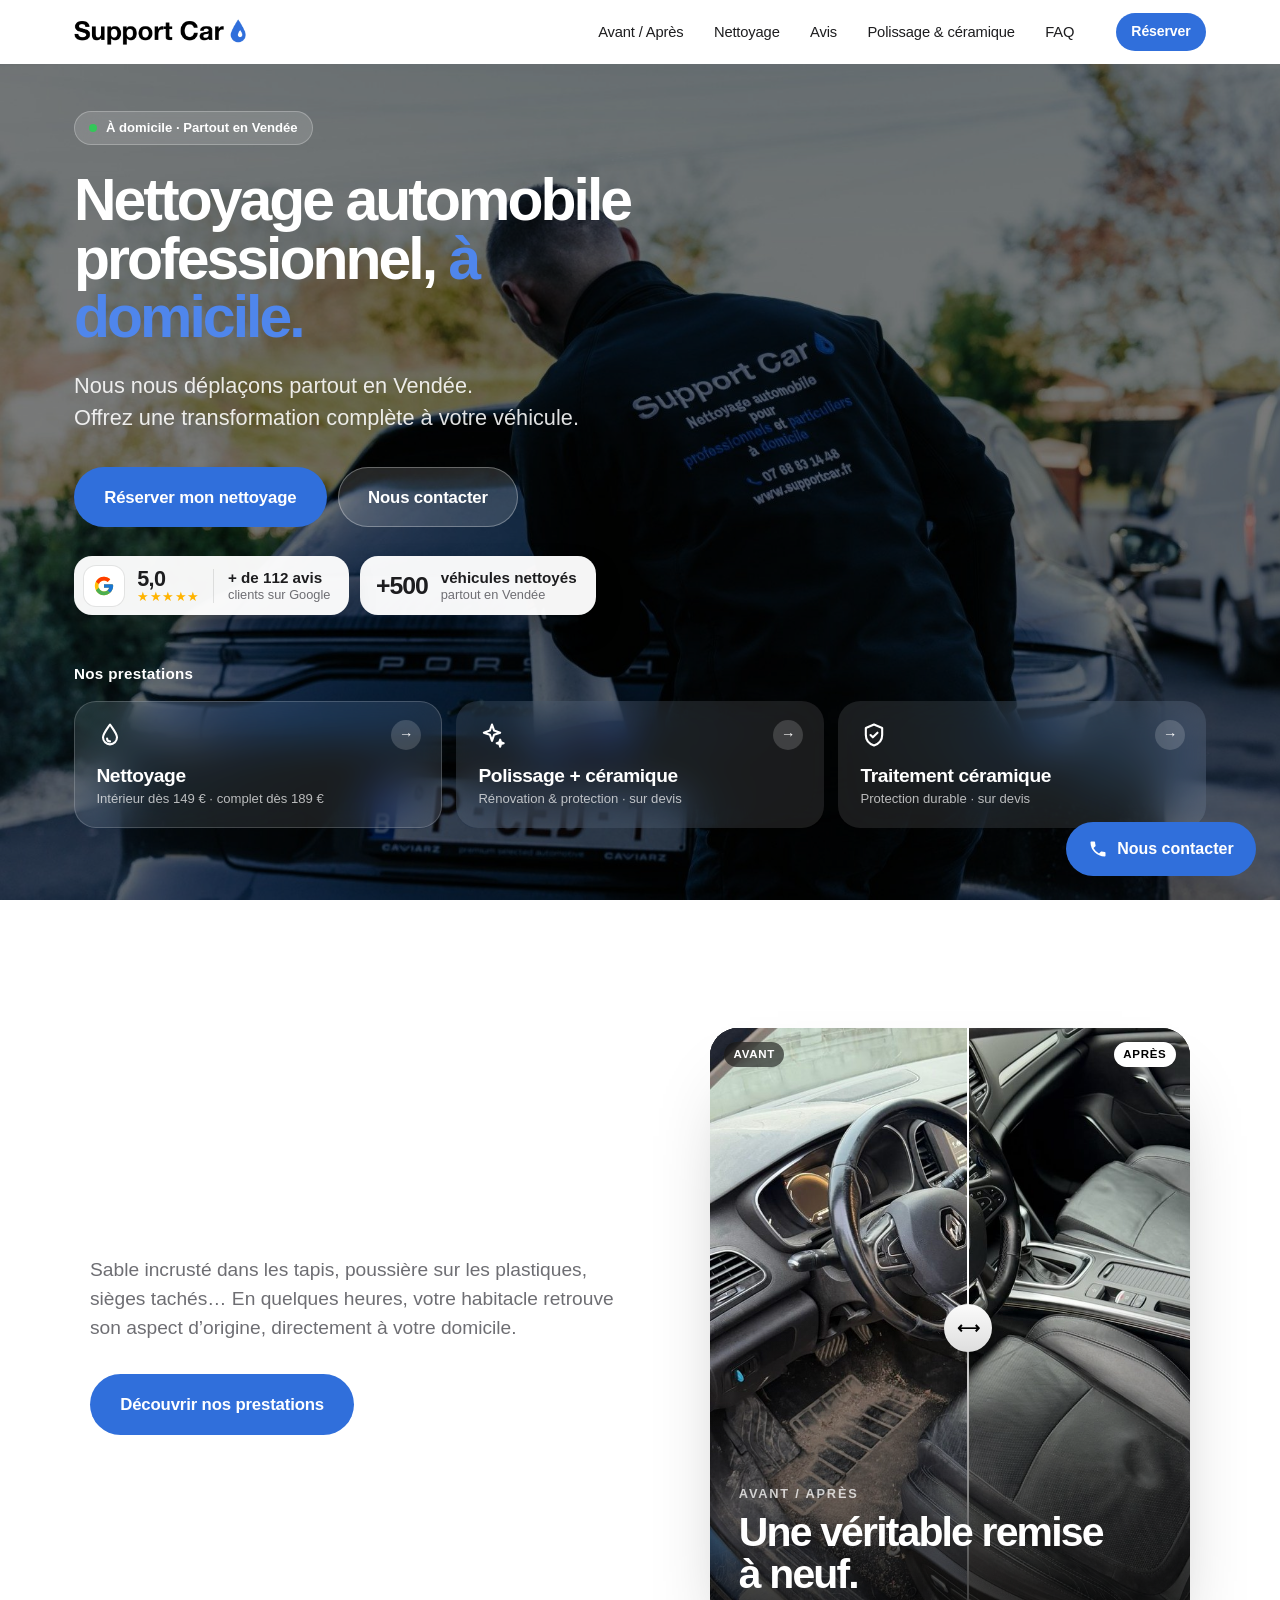
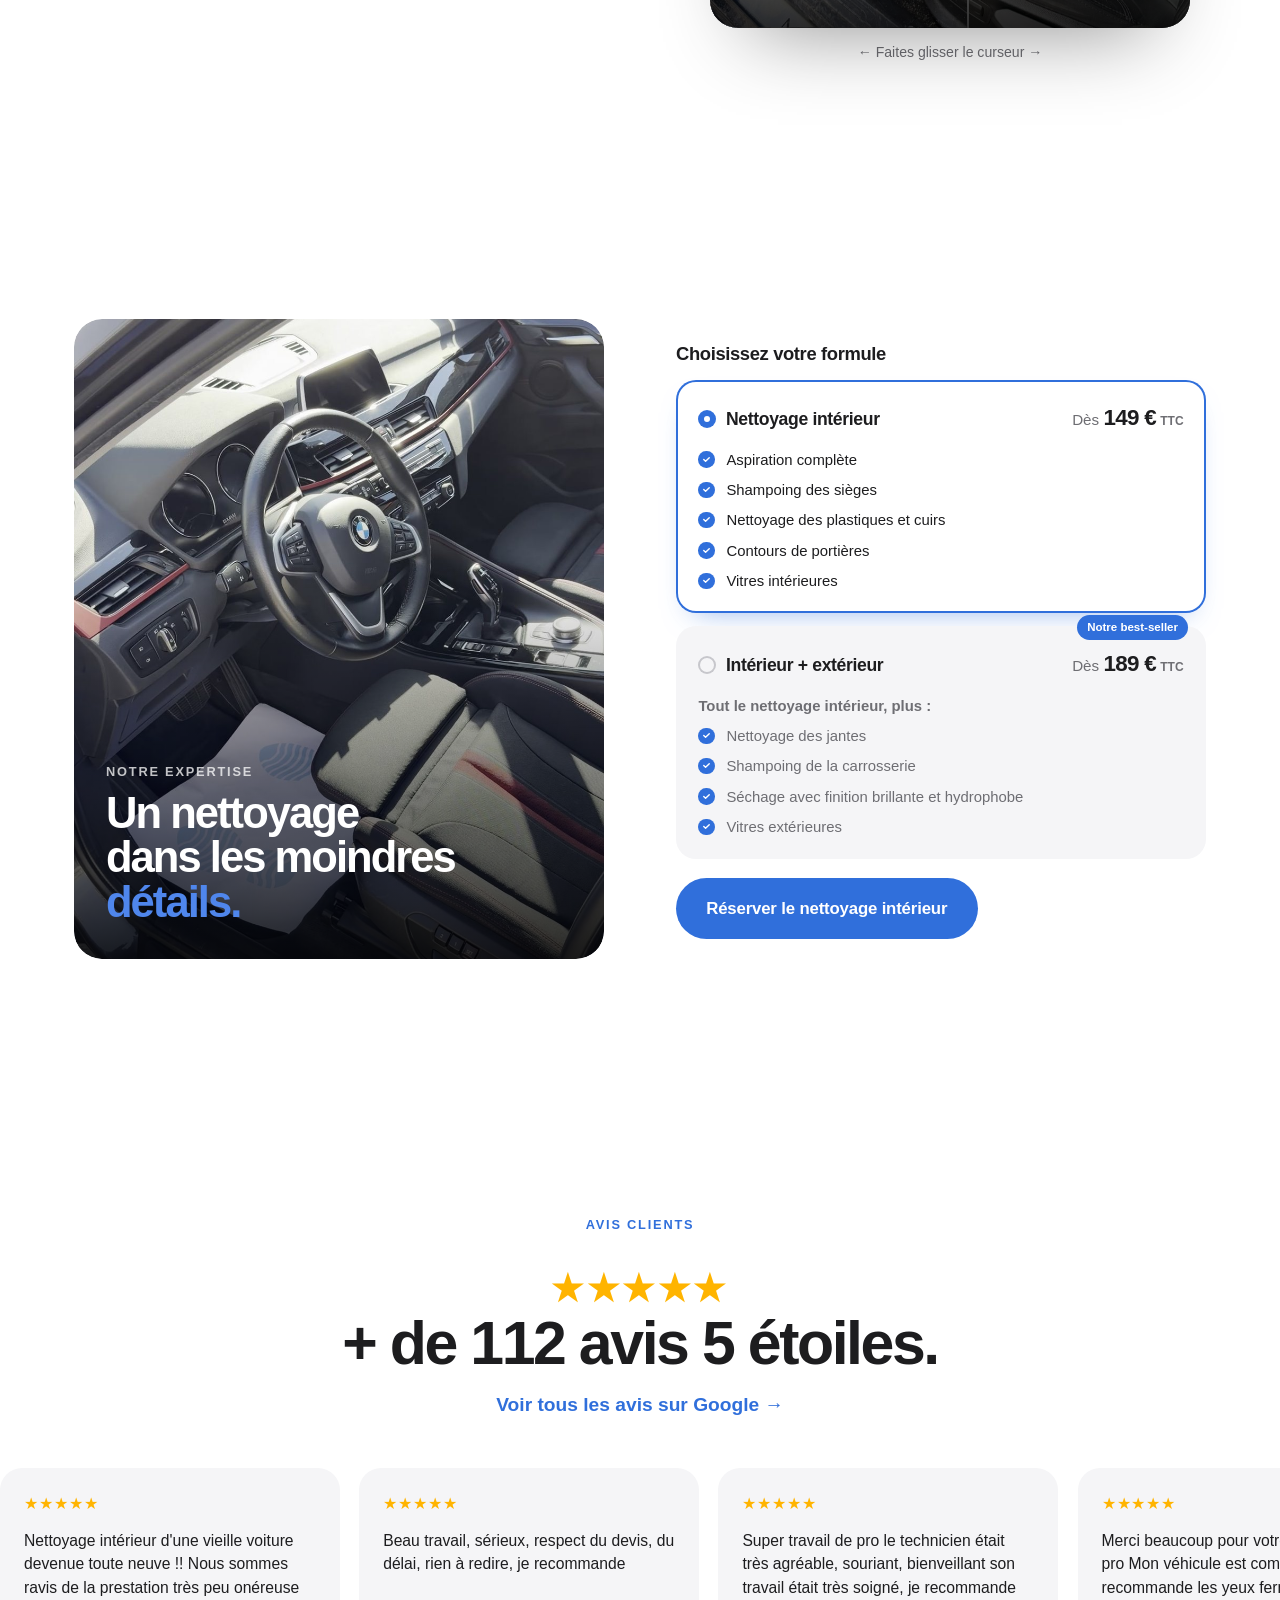
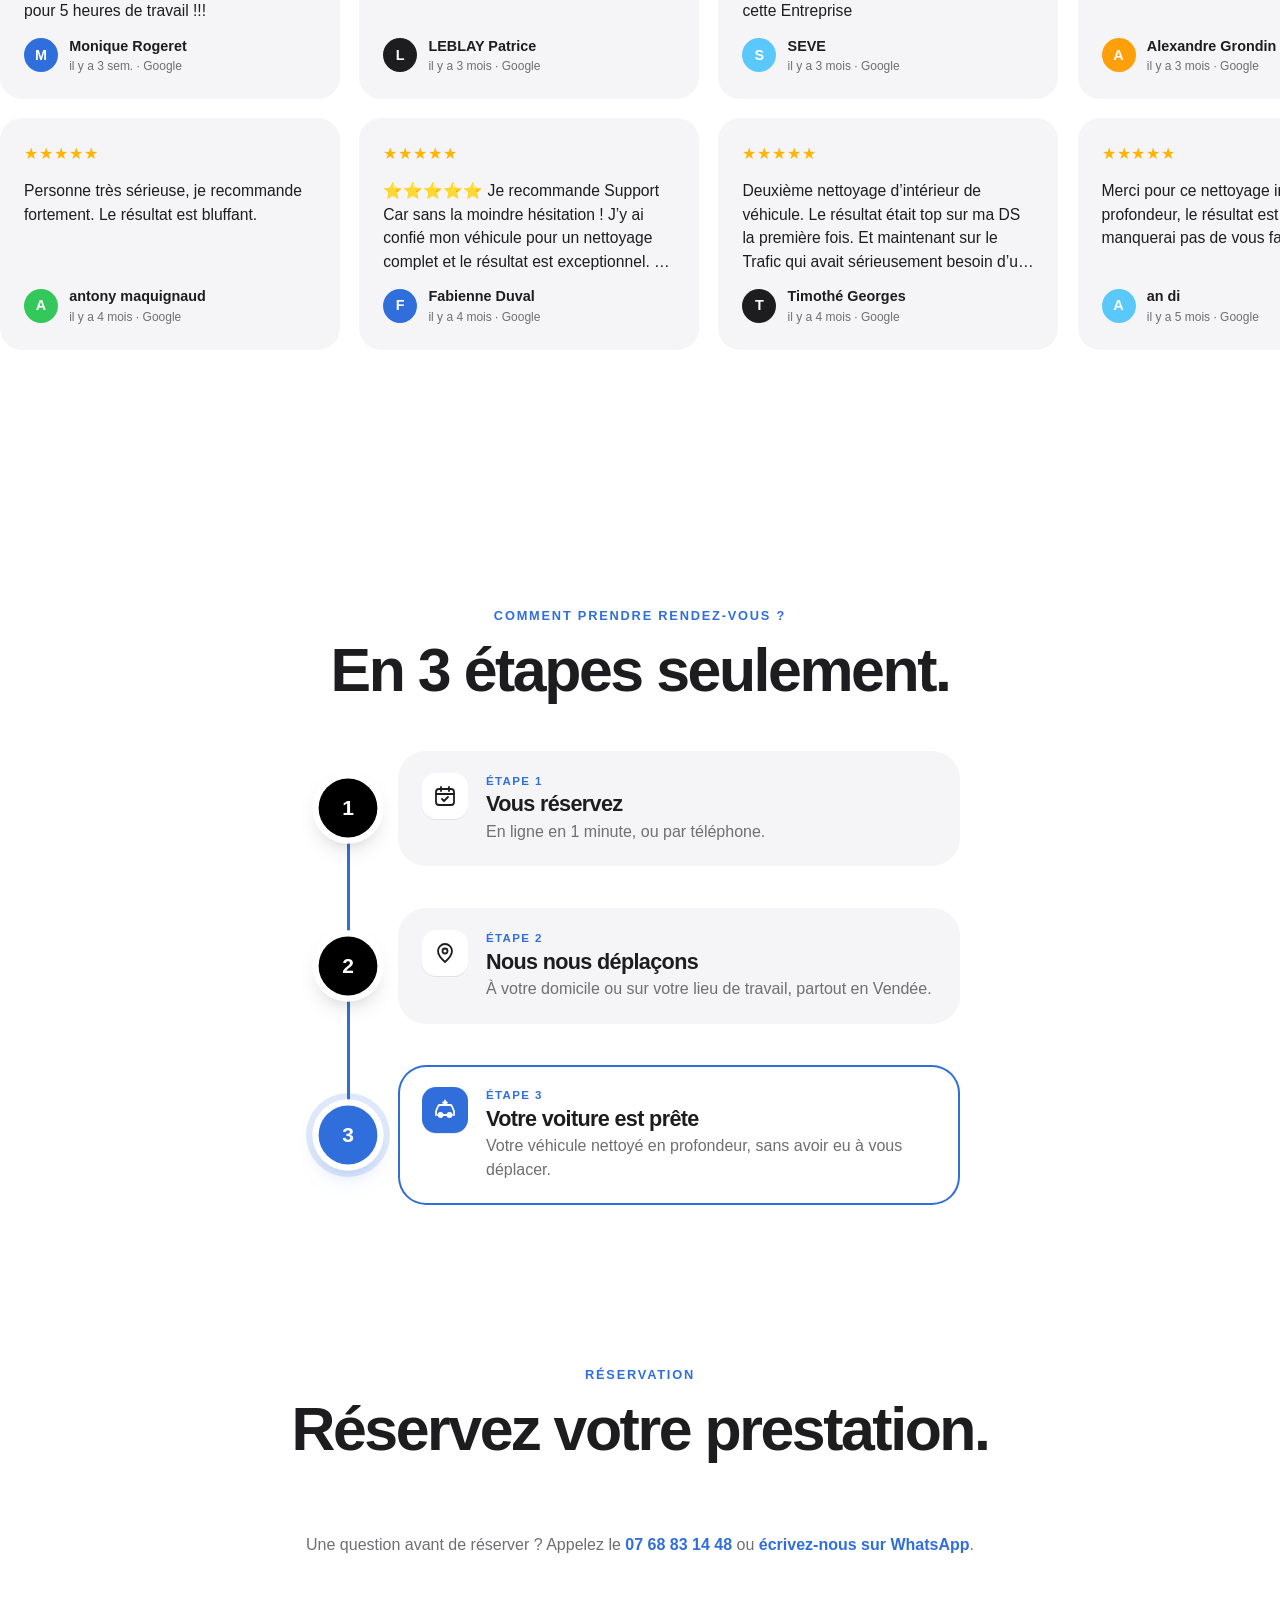
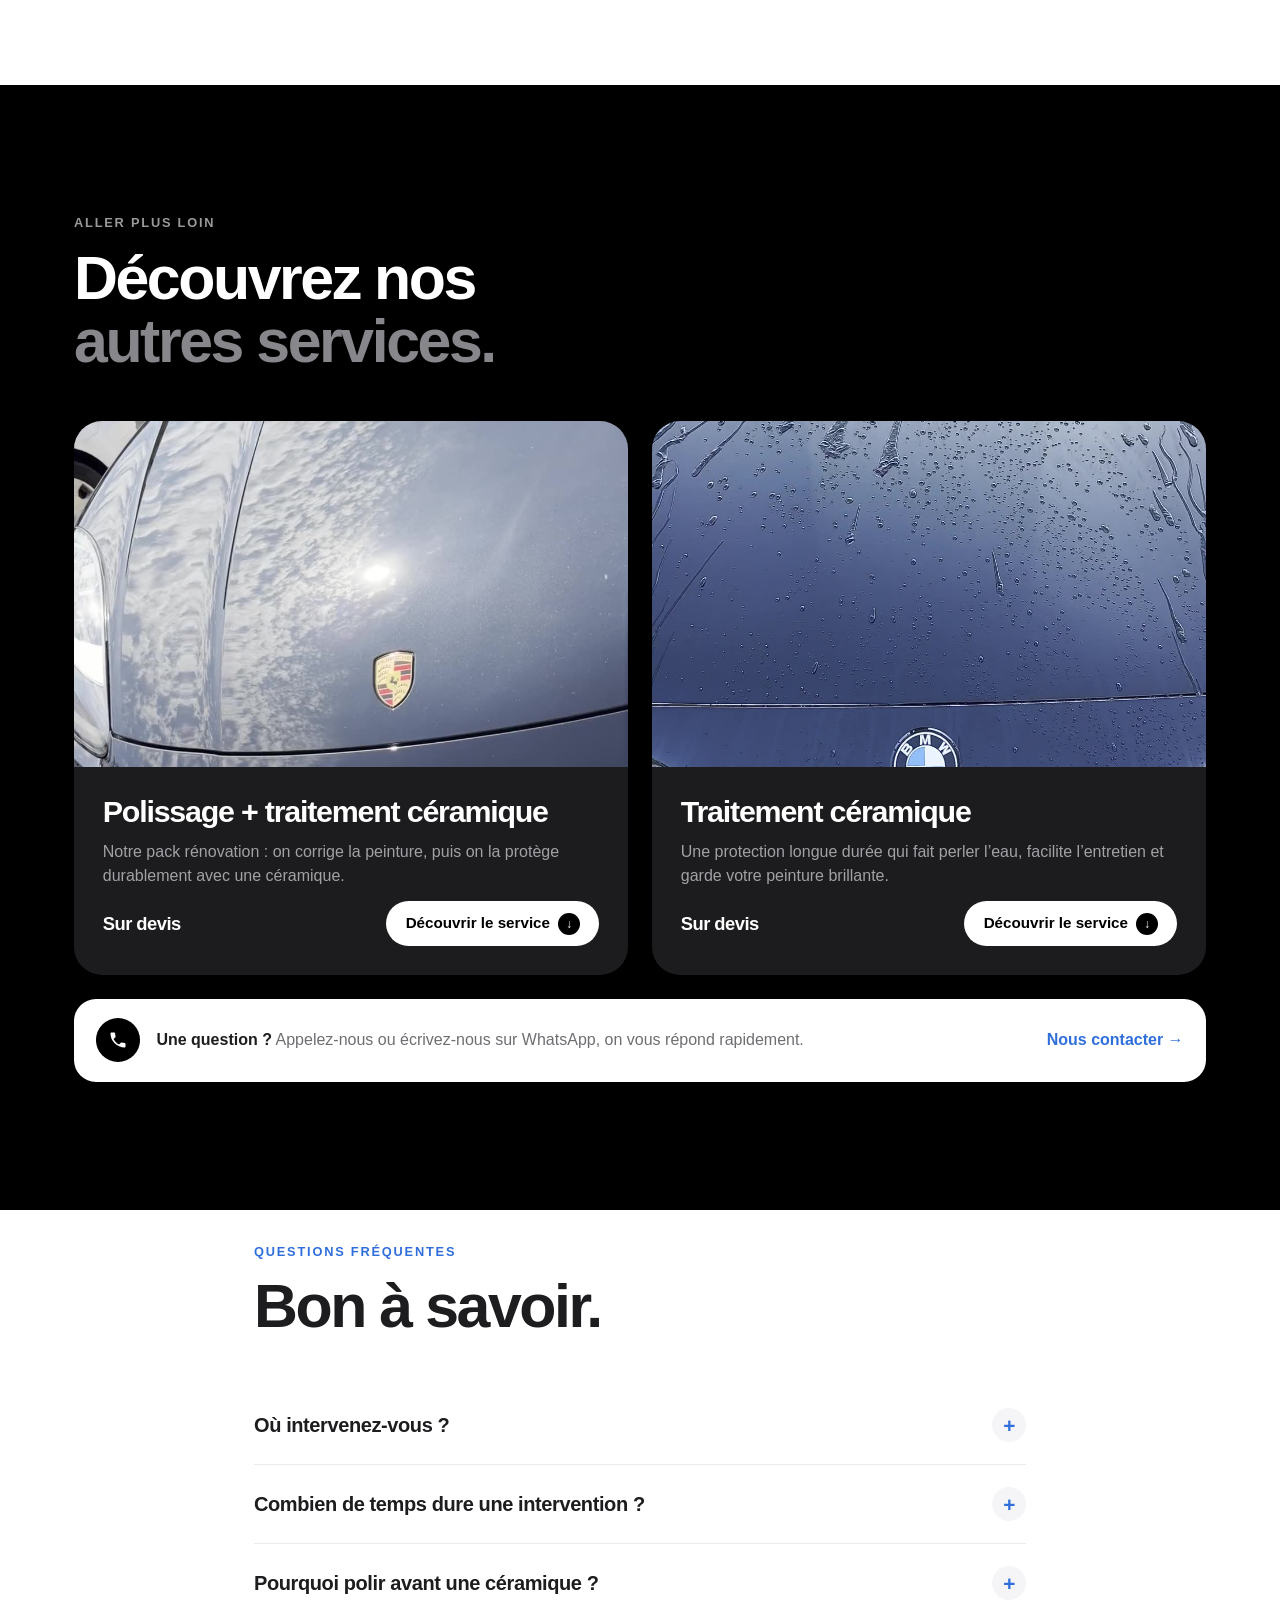
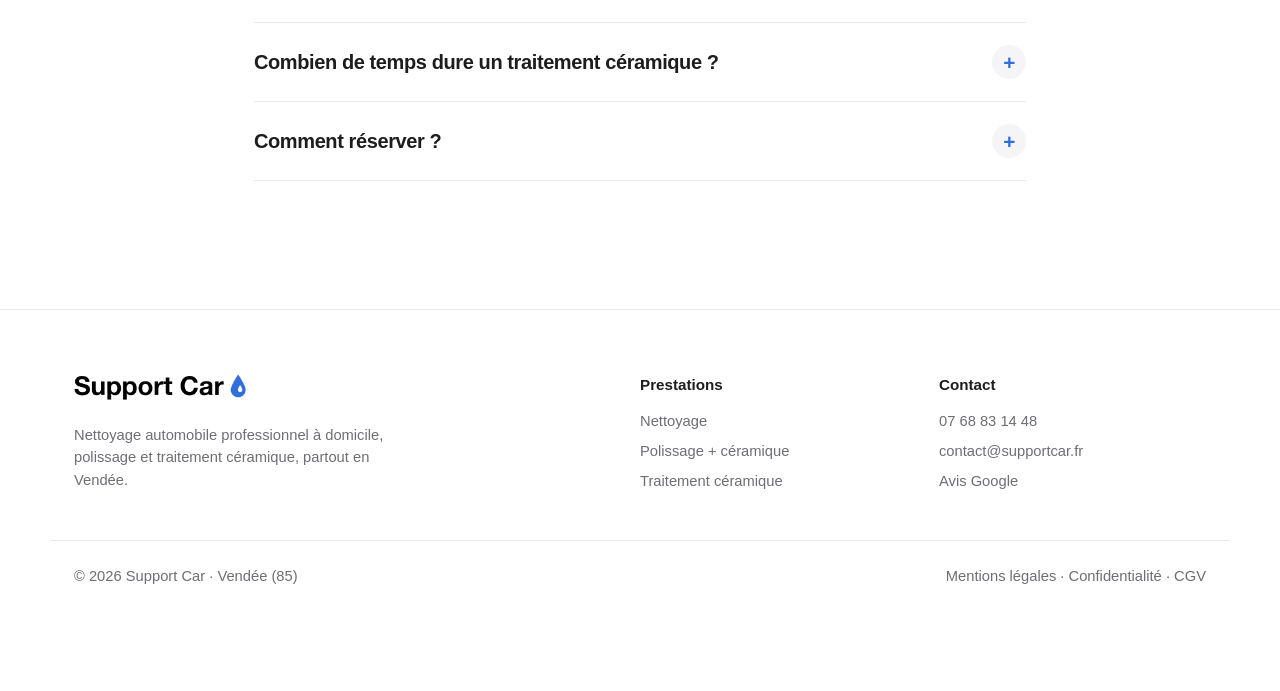
==== commit 26522a1b: "Retrait complet du travail SEO (pages villes, pages services, FAQ, pied de page) Co-Authored-By: Cla" ====
--- a/index.html
+++ b/index.html
@@ -3,23 +3,20 @@
 <head>
 <meta charset="utf-8">
 <meta name="viewport" content="width=device-width, initial-scale=1, viewport-fit=cover">
-<title>Nettoyage voiture à domicile en Vendée dès 149 € | Support Car</title>
-<meta name="description" content="Nettoyage auto intérieur et extérieur à domicile partout en Vendée (85), dès 149 € TTC. Déplacement offert, paiement sur place. Polissage et céramique sur devis. Noté 5,0/5 sur Google.">
+<title>Support Car — Nettoyage automobile à domicile en Vendée · Polissage &amp; céramique</title>
+<meta name="description" content="Nettoyage automobile professionnel à domicile, partout en Vendée, et services d’esthétique automobile : polissage et traitement céramique. Plus de 500 véhicules nettoyés, plus de 112 avis 5 étoiles sur Google. Dès 149 € TTC.">
 <meta name="theme-color" content="#ffffff">
 <link rel="canonical" href="https://supportcar.fr/">
 <meta property="og:type" content="website">
-<meta property="og:locale" content="fr_FR">
-<meta property="og:site_name" content="Support Car">
 <meta property="og:title" content="Support Car — Nettoyage automobile à domicile en Vendée">
 <meta property="og:description" content="Nous nous déplaçons partout en Vendée. Offrez une transformation complète à votre véhicule. + de 112 avis 5 étoiles.">
 <meta property="og:image" content="https://supportcar.fr/assets/og-image.jpg">
 <meta property="og:url" content="https://supportcar.fr/">
 <link rel="icon" href="assets/favicon.svg" type="image/svg+xml">
 <link rel="preload" href="assets/fonts/inter-latin.woff2" as="font" type="font/woff2" crossorigin>
-<link rel="preload" as="image" href="assets/accueil-equipe.jpg?v=2" imagesrcset="assets/accueil-equipe-900.jpg 900w, assets/accueil-equipe.jpg?v=2 2000w" imagesizes="100vw" fetchpriority="high">
-<link rel="stylesheet" href="style.css?v=948685f7ab">
+<link rel="stylesheet" href="style.css?v=403ad6aa08">
 <script type="application/ld+json">
-{"@context":"https://schema.org","@graph":[{"@type":"AutoWash","@id":"https://supportcar.fr/#business","name":"Support Car","url":"https://supportcar.fr/","description":"Nettoyage automobile professionnel à domicile, polissage et traitement céramique partout en Vendée.","telephone":"+33768831448","email":"contact@supportcar.fr","image":["https://supportcar.fr/assets/accueil-equipe.jpg","https://supportcar.fr/assets/og-image.jpg"],"logo":"https://supportcar.fr/assets/logo-noir.png","priceRange":"€€","currenciesAccepted":"EUR","paymentAccepted":"Carte bancaire, virement","address":{"@type":"PostalAddress","addressLocality":"La Réorthe","postalCode":"85210","addressRegion":"Vendée","addressCountry":"FR"},"areaServed":[{"@type":"AdministrativeArea","name":"Vendée"},{"@type":"City","name":"La Roche-sur-Yon"},{"@type":"City","name":"Les Sables-d’Olonne"},{"@type":"City","name":"Challans"},{"@type":"City","name":"Les Herbiers"},{"@type":"City","name":"Fontenay-le-Comte"},{"@type":"City","name":"Luçon"},{"@type":"City","name":"Chantonnay"}],"founder":{"@type":"Person","name":"Maxime Beauprez"},"sameAs":["https://maps.app.goo.gl/cyR9oR5rDXhx6zer9"],"hasOfferCatalog":{"@type":"OfferCatalog","name":"Prestations Support Car","itemListElement":[{"@type":"Offer","name":"Nettoyage intérieur à domicile","priceCurrency":"EUR","price":"149","priceSpecification":{"@type":"PriceSpecification","minPrice":"149","priceCurrency":"EUR"},"itemOffered":{"@type":"Service","name":"Nettoyage intérieur"}},{"@type":"Offer","name":"Nettoyage intérieur + extérieur à domicile","priceCurrency":"EUR","price":"189","priceSpecification":{"@type":"PriceSpecification","minPrice":"189","priceCurrency":"EUR"},"itemOffered":{"@type":"Service","name":"Nettoyage intérieur + extérieur"}},{"@type":"Offer","name":"Polissage + traitement céramique","url":"https://supportcar.fr/polissage-voiture-vendee/","itemOffered":{"@type":"Service","name":"Polissage + traitement céramique"}},{"@type":"Offer","name":"Traitement céramique","url":"https://supportcar.fr/traitement-ceramique-vendee/","itemOffered":{"@type":"Service","name":"Traitement céramique"}}]}},{"@type":"WebSite","@id":"https://supportcar.fr/#website","name":"Support Car","url":"https://supportcar.fr/","inLanguage":"fr-FR","publisher":{"@id":"https://supportcar.fr/#business"}},{"@type":"FAQPage","mainEntity":[{"@type":"Question","name":"Où intervenez-vous ?","acceptedAnswer":{"@type":"Answer","text":"Toutes nos prestations sont réalisées à domicile, partout en Vendée (85) : chez vous, au travail ou là où se trouve votre véhicule. Le déplacement est offert. Nous intervenons notamment à La Roche-sur-Yon, aux Sables-d’Olonne, à Challans, aux Herbiers, à Fontenay-le-Comte, à Luçon et à Chantonnay."}},{"@type":"Question","name":"Combien coûte un nettoyage ?","acceptedAnswer":{"@type":"Answer","text":"Le nettoyage intérieur est à partir de 149 € TTC et le nettoyage intérieur + extérieur à partir de 189 € TTC. Le prix définitif dépend de la taille et de l’état du véhicule ; il vous est confirmé avant l’intervention. Le polissage et le traitement céramique sont sur devis gratuit."}},{"@type":"Question","name":"Combien de temps dure une intervention ?","acceptedAnswer":{"@type":"Answer","text":"De quelques heures pour un nettoyage à une ou plusieurs journées pour un polissage suivi d’un traitement céramique. La durée exacte vous est indiquée à la réservation."}},{"@type":"Question","name":"Faut-il fournir l’eau et l’électricité ?","acceptedAnswer":{"@type":"Answer","text":"Oui, nous avons besoin d’un accès à l’eau et d’une prise électrique à proximité du véhicule. Si ce n’est pas possible chez vous, appelez-nous avant de réserver pour voir ensemble ce qui est faisable."}},{"@type":"Question","name":"Comment se passe le paiement ?","acceptedAnswer":{"@type":"Answer","text":"Aucun paiement en ligne : vous réglez sur place, après la prestation, par carte bancaire ou par virement. Aucun acompte n’est demandé."}},{"@type":"Question","name":"Puis-je annuler ou déplacer mon rendez-vous ?","acceptedAnswer":{"@type":"Answer","text":"Oui, sans frais, jusqu’à 24 heures avant l’intervention."}},{"@type":"Question","name":"Intervenez-vous pour les professionnels ?","acceptedAnswer":{"@type":"Answer","text":"Oui : particuliers et professionnels (véhicules de société, voitures de fonction, utilitaires). Appelez-nous au 07 68 83 14 48 pour un tarif adapté."}},{"@type":"Question","name":"Pourquoi polir avant une céramique ?","acceptedAnswer":{"@type":"Answer","text":"La céramique protège mais ne corrige pas : elle fige l’état de la peinture. Un polissage préalable supprime rayures et hologrammes pour que la protection scelle une carrosserie parfaite."}},{"@type":"Question","name":"Combien de temps dure un traitement céramique ?","acceptedAnswer":{"@type":"Answer","text":"Plusieurs années selon le produit choisi et l’entretien. Nous vous remettons nos conseils pour en profiter au maximum."}},{"@type":"Question","name":"Comment réserver ?","acceptedAnswer":{"@type":"Answer","text":"En ligne via le module de réservation, par téléphone au 07 68 83 14 48 ou sur WhatsApp."}}]}]}
+{"@context":"https://schema.org","@type":"AutoWash","name":"Support Car","description":"Nettoyage automobile professionnel à domicile, polissage et traitement céramique en Vendée.","url":"https://supportcar.fr/","telephone":"+33768831448","email":"contact@supportcar.fr","image":"https://supportcar.fr/assets/og-image.jpg","areaServed":{"@type":"AdministrativeArea","name":"Vendée"},"priceRange":"€€","address":{"@type":"PostalAddress","addressRegion":"Vendée","addressCountry":"FR"}}
 </script>
 </head>
 <body>
@@ -67,7 +64,7 @@
       </div>
     </div>
     <div class="hero__media">
-      <img src="assets/accueil-equipe.jpg?v=2" srcset="assets/accueil-equipe-900.jpg 900w, assets/accueil-equipe.jpg?v=2 2000w" sizes="100vw" alt="Maxime, de Support Car, en train de nettoyer une Porsche à domicile" width="2000" height="1126" fetchpriority="high">
+      <img src="assets/accueil-equipe.jpg?v=2" alt="Maxime, de Support Car, en train de nettoyer une Porsche à domicile" width="2000" height="1126" fetchpriority="high">
     </div>
   </div>
   <div class="wrap hero__services hero__services--a v vA">
@@ -86,8 +83,8 @@
     <div class="res">
       <div class="res__media">
         <div class="ba rv" data-ba>
-          <img class="ba__img" src="assets/apres-3.jpg" alt="Le même intérieur après le nettoyage à domicile Support Car" loading="lazy">
-          <div class="ba__before"><img class="ba__img" src="assets/avant-3.jpg" alt="Intérieur de voiture avant le nettoyage Support Car" loading="lazy"></div>
+          <img class="ba__img" src="assets/apres-3.jpg" alt="Après" loading="lazy">
+          <div class="ba__before"><img class="ba__img" src="assets/avant-3.jpg" alt="Avant" loading="lazy"></div>
           <span class="ba__tag">Avant</span><span class="ba__tag ba__tag--r">Après</span>
           <div class="ba__handle"><span>⟷</span></div>
           <div class="ba__shade" aria-hidden="true"></div>
@@ -210,7 +207,6 @@
             <div class="ben"><span class="ben__ico">🧽</span><div><b>Entretien facilité</b><small>Des lavages plus rapides et plus simples.</small></div></div>
             </div>
             <button type="button" class="btn btn--blue svc__quote" data-quote="polissage-ceramique">Demander un devis</button>
-            <a class="link svc__page" href="/polissage-voiture-vendee/">Tout savoir sur le polissage →</a>
           </div>
         </div>
       </article>
@@ -232,7 +228,6 @@
             <div class="ben"><span class="ben__ico">📈</span><div><b>Valeur préservée</b><small>Un véhicule mieux présenté à la revente.</small></div></div>
             </div>
             <button type="button" class="btn btn--blue svc__quote" data-quote="ceramique">Demander un devis</button>
-            <a class="link svc__page" href="/traitement-ceramique-vendee/">Tout savoir sur la céramique →</a>
           </div>
         </div>
       </article>
@@ -249,13 +244,8 @@
 <section class="faq" id="faq">
   <div class="wrap wrap--narrow">
     <header class="head rv"><p class="eyebrow">Questions fréquentes</p><h2>Bon à savoir.</h2></header>
-    <details class="rv"><summary>Où intervenez-vous ?</summary><p>Toutes nos prestations sont réalisées à domicile, partout en Vendée (85) : chez vous, au travail ou là où se trouve votre véhicule. Le déplacement est offert. Nous intervenons notamment à <a class="link" href="/nettoyage-voiture-la-roche-sur-yon/">La Roche-sur-Yon</a>, aux <a class="link" href="/nettoyage-voiture-les-sables-d-olonne/">Sables-d’Olonne</a>, à <a class="link" href="/nettoyage-voiture-challans/">Challans</a>, aux <a class="link" href="/nettoyage-voiture-les-herbiers/">Herbiers</a>, à <a class="link" href="/nettoyage-voiture-fontenay-le-comte/">Fontenay-le-Comte</a>, à <a class="link" href="/nettoyage-voiture-lucon/">Luçon</a> et à <a class="link" href="/nettoyage-voiture-chantonnay/">Chantonnay</a>.</p></details>
-    <details class="rv"><summary>Combien coûte un nettoyage ?</summary><p>Le nettoyage intérieur est à partir de 149 € TTC et le nettoyage intérieur + extérieur à partir de 189 € TTC. Le prix définitif dépend de la taille et de l’état du véhicule ; il vous est confirmé avant l’intervention. Le polissage et le traitement céramique sont sur devis gratuit.</p></details>
+    <details class="rv"><summary>Où intervenez-vous ?</summary><p>Toutes nos prestations sont réalisées à domicile, partout en Vendée (85) : chez vous, au travail ou là où se trouve votre véhicule.</p></details>
     <details class="rv"><summary>Combien de temps dure une intervention ?</summary><p>De quelques heures pour un nettoyage à une ou plusieurs journées pour un polissage suivi d’un traitement céramique. La durée exacte vous est indiquée à la réservation.</p></details>
-    <details class="rv"><summary>Faut-il fournir l’eau et l’électricité ?</summary><p>Oui, nous avons besoin d’un accès à l’eau et d’une prise électrique à proximité du véhicule. Si ce n’est pas possible chez vous, appelez-nous avant de réserver pour voir ensemble ce qui est faisable.</p></details>
-    <details class="rv"><summary>Comment se passe le paiement ?</summary><p>Aucun paiement en ligne : vous réglez sur place, après la prestation, par carte bancaire ou par virement. Aucun acompte n’est demandé.</p></details>
-    <details class="rv"><summary>Puis-je annuler ou déplacer mon rendez-vous ?</summary><p>Oui, sans frais, jusqu’à 24 heures avant l’intervention.</p></details>
-    <details class="rv"><summary>Intervenez-vous pour les professionnels ?</summary><p>Oui : particuliers et professionnels (véhicules de société, voitures de fonction, utilitaires). Appelez-nous au 07 68 83 14 48 pour un tarif adapté.</p></details>
     <details class="rv"><summary>Pourquoi polir avant une céramique ?</summary><p>La céramique protège mais ne corrige pas : elle fige l’état de la peinture. Un polissage préalable supprime rayures et hologrammes pour que la protection scelle une carrosserie parfaite.</p></details>
     <details class="rv"><summary>Combien de temps dure un traitement céramique ?</summary><p>Plusieurs années selon le produit choisi et l’entretien. Nous vous remettons nos conseils pour en profiter au maximum.</p></details>
     <details class="rv"><summary>Comment réserver ?</summary><p>En ligne via le module de réservation, par téléphone au 07 68 83 14 48 ou sur WhatsApp.</p></details>
@@ -265,16 +255,15 @@
 </main>
 
 <footer class="footer">
-  <div class="wrap footer__grid footer__grid--4">
+  <div class="wrap footer__grid">
     <div>
       <a href="#top" class="logo"><img src="assets/logo-noir.png" alt="Support Car" width="1104" height="167" loading="lazy"></a>
       <p>Nettoyage automobile professionnel à domicile, polissage et traitement céramique, partout en Vendée.</p>
     </div>
-    <div><h5>Prestations</h5><a href="#nettoyage">Nettoyage à domicile</a><a href="/polissage-voiture-vendee/">Polissage + céramique</a><a href="/traitement-ceramique-vendee/">Traitement céramique</a></div>
-    <div><h5>Nous intervenons à</h5><a href="/nettoyage-voiture-la-roche-sur-yon/">La Roche-sur-Yon</a><a href="/nettoyage-voiture-les-sables-d-olonne/">Les Sables-d’Olonne</a><a href="/nettoyage-voiture-challans/">Challans</a><a href="/nettoyage-voiture-les-herbiers/">Les Herbiers</a><a href="/nettoyage-voiture-fontenay-le-comte/">Fontenay-le-Comte</a><a href="/nettoyage-voiture-lucon/">Luçon</a><a href="/nettoyage-voiture-chantonnay/">Chantonnay</a></div>
+    <div><h5>Prestations</h5><a href="#nettoyage">Nettoyage</a><a href="#prestations">Polissage + céramique</a><a href="#prestations">Traitement céramique</a></div>
     <div><h5>Contact</h5><a href="tel:+33768831448">07 68 83 14 48</a><a href="mailto:contact@supportcar.fr">contact@supportcar.fr</a><a href="https://maps.app.goo.gl/cyR9oR5rDXhx6zer9" target="_blank" rel="noopener">Avis Google</a></div>
   </div>
-  <div class="wrap footer__bottom"><span>© <span id="year"></span> Support Car · La Réorthe, Vendée (85)</span><span class="footer__legal"><a href="mentions-legales.html">Mentions légales</a> · <a href="confidentialite.html">Confidentialité</a> · <a href="cgv.html">CGV</a></span></div>
+  <div class="wrap footer__bottom"><span>© <span id="year"></span> Support Car · Vendée (85)</span><span class="footer__legal"><a href="mentions-legales.html">Mentions légales</a> · <a href="confidentialite.html">Confidentialité</a> · <a href="cgv.html">CGV</a></span></div>
 </footer>
 
 <!-- ================= FORMULAIRE DE DEVIS (structure à compléter) ================= -->
@@ -391,6 +380,6 @@
 <!-- Klinter : module de réservation (une seule fois par page) -->
 <script src="https://klinter.app/embed/v1.js" data-key="pub_ZqE1IOR21eBC3MUA-mBkJ5mO" async></script>
 <script src="reviews-backup.js?v=bab5b76415"></script>
-<script src="app.js?v=52af683ff9"></script>
+<script src="app.js?v=19fb9a7c3b"></script>
 </body>
 </html>
--- a/style.css
+++ b/style.css
@@ -882,65 +882,3 @@
 /* Téléphone : photo d’accueil en entier, au-dessus du texte */
 @media (max-width:960px){.hero{padding-top:0;justify-content:flex-start;min-height:0}.hero__grid{gap:1.4rem}.hero__media{position:relative;inset:auto;order:-1;width:100vw;margin-left:calc(50% - 50vw);aspect-ratio:16/10}.hero__media img{object-position:50% 50%}.hero__media::after{background:linear-gradient(to bottom,rgba(0,0,0,0) 55%,#000)}}
 @media (max-width:960px){.hero__media{aspect-ratio:4/3}.hero__media img{object-position:30% 50%}}
-
-/* Pages SEO (services et villes) */
-.footer__grid--4{grid-template-columns:1.4fr 1fr 1fr 1fr}
-@media (max-width:960px){.footer__grid--4{grid-template-columns:1fr 1fr}.footer__grid--4>div:first-child{grid-column:1/-1}}
-.svc__page{display:inline-block;margin-top:1rem;font-weight:600}
-.sp .nav{background:rgba(255,255,255,.92)}
-@media (max-width:900px){.sp-links{display:none!important}}
-.sp-hero{padding:3.5rem 0 3rem;background:#fff}
-.crumbs{display:flex;gap:.5rem;flex-wrap:wrap;font-size:.85rem;color:var(--grey);margin-bottom:1.6rem}
-.crumbs a{color:var(--grey)}.crumbs a:hover{color:var(--ink)}
-.sp-pill{display:inline-flex;align-items:center;gap:.5rem;font-size:.85rem;font-weight:600;padding:.45rem .9rem;border-radius:99px;background:var(--light);margin-bottom:1.3rem}
-.sp-hero h1{font-size:clamp(2.3rem,5.4vw,4rem);line-height:1.03;letter-spacing:-.045em;max-width:900px}
-.sp-lead{font-size:clamp(1.1rem,1.6vw,1.3rem);color:var(--grey);margin-top:1.3rem;max-width:680px}
-.sp-cta{display:flex;gap:.7rem;flex-wrap:wrap;margin-top:1.8rem}
-.sp-btn2{background:var(--light);color:var(--ink)}.sp-btn2:hover{background:#e8e8ed}
-.sp-btn3{background:rgba(255,255,255,.12);color:#fff;border:1px solid rgba(255,255,255,.25)}
-.sp-proofs{margin-top:1.4rem;font-size:.92rem;color:var(--grey)}.sp-proofs .stars{color:#f5b301;letter-spacing:.05em}.sp-proofs b{color:var(--ink)}
-.sp-sec{padding:4.5rem 0}
-.sp-sec--grey{background:var(--light)}
-.sp-sec h2{font-size:clamp(1.9rem,3.6vw,2.8rem);line-height:1.05;letter-spacing:-.04em}
-.sp-text{color:var(--grey);font-size:1.08rem;line-height:1.6;margin-top:1rem}
-.sp-text p+p{margin-top:.9rem}
-.sp-text .checks{color:var(--ink);margin-top:0}
-.sp-split{display:grid;grid-template-columns:1fr 1.1fr;gap:3.5rem;align-items:start}
-@media (max-width:960px){.sp-split{grid-template-columns:1fr;gap:1.8rem}.sp-sec{padding:3.2rem 0}.sp-hero{padding:2.4rem 0 2.2rem}}
-.sp-trust{list-style:none;display:grid;grid-template-columns:repeat(3,1fr);gap:.8rem;margin-top:1.4rem}
-.sp-trust li{background:#fff;border:1px solid var(--line);border-radius:18px;padding:1rem 1.1rem;font-size:.92rem;color:var(--grey)}
-.sp-trust b{display:block;color:var(--ink);font-size:1rem}
-.sp-sec:not(.sp-sec--grey) .sp-trust li{background:var(--light);border-color:transparent}
-@media (max-width:700px){.sp-trust{grid-template-columns:1fr}}
-.sp-offers{display:grid;gap:1rem}
-.sp-card{position:relative;background:#fff;border-radius:22px;padding:1.5rem 1.6rem;border:2px solid transparent}
-.sp-card--on{border-color:var(--blue)}
-.sp-card h3{font-size:1.2rem;letter-spacing:-.02em}
-.sp-card .offer__tag{position:absolute;top:-.75rem;right:1.2rem}
-.sp-price{color:var(--grey);margin-top:.2rem}.sp-price b{color:var(--ink);font-size:1.4rem}
-.sp-card .checks{margin:1rem 0 0;gap:.5rem}.sp-card .checks li{font-size:.95rem}
-.sp-card .checks li.sp-plus{padding-left:0;font-weight:700}.sp-card .checks li.sp-plus::before{display:none}
-.sp-note{font-size:.88rem;color:var(--grey);margin-top:.9rem}
-.sp-media img{width:100%;height:auto;border-radius:var(--r);display:block}
-.sp-steps{list-style:none;display:grid;grid-template-columns:repeat(auto-fit,minmax(220px,1fr));gap:1rem}
-.sp-steps li{background:#fff;border-radius:22px;padding:1.4rem;display:flex;gap:1rem;align-items:flex-start}
-.sp-sec:not(.sp-sec--grey) .sp-steps li{background:var(--light)}
-.sp-steps span{flex:none;width:2rem;height:2rem;border-radius:50%;background:var(--ink);color:#fff;display:grid;place-items:center;font-weight:700;font-size:.9rem}
-.sp-steps b{display:block;font-size:1.05rem;letter-spacing:-.01em}
-.sp-steps p{color:var(--grey);font-size:.93rem;margin-top:.25rem}
-.sp-towns{list-style:none;display:flex;flex-wrap:wrap;gap:.6rem}
-.sp-towns li{background:var(--light);border-radius:99px;padding:.55rem 1rem;font-weight:500;font-size:.95rem}
-.sp-more a{color:var(--blue);font-weight:500}
-.sp-more a:not(:last-child)::after{content:", ";color:var(--grey)}
-.sp-also{display:grid;grid-template-columns:1.2fr 1fr;gap:2.5rem;align-items:center}
-@media (max-width:960px){.sp-also{grid-template-columns:1fr;gap:1.5rem}}
-.sp-also__links{display:grid;gap:.8rem}
-.sp-link{display:block;background:#fff;border-radius:18px;padding:1.1rem 1.3rem;color:var(--ink);transition:transform .25s var(--ease)}
-.sp-link:hover{transform:translateY(-2px)}
-.sp-link b{display:block}.sp-link span{color:var(--grey);font-size:.9rem}
-.sp-link b::after{content:" →";color:var(--blue)}
-.sp-video{border-radius:var(--r);overflow:hidden;background:#000;aspect-ratio:16/9}
-.sp-video video{width:100%;height:100%;object-fit:cover;display:block}
-.sp-band{background:#000;color:#fff;border-radius:var(--r);padding:clamp(2rem,5vw,3.5rem)}
-.sp-band p{color:rgba(255,255,255,.75);margin-top:.9rem;max-width:600px;font-size:1.08rem}
-.sp .faq{padding:4.5rem 0}
